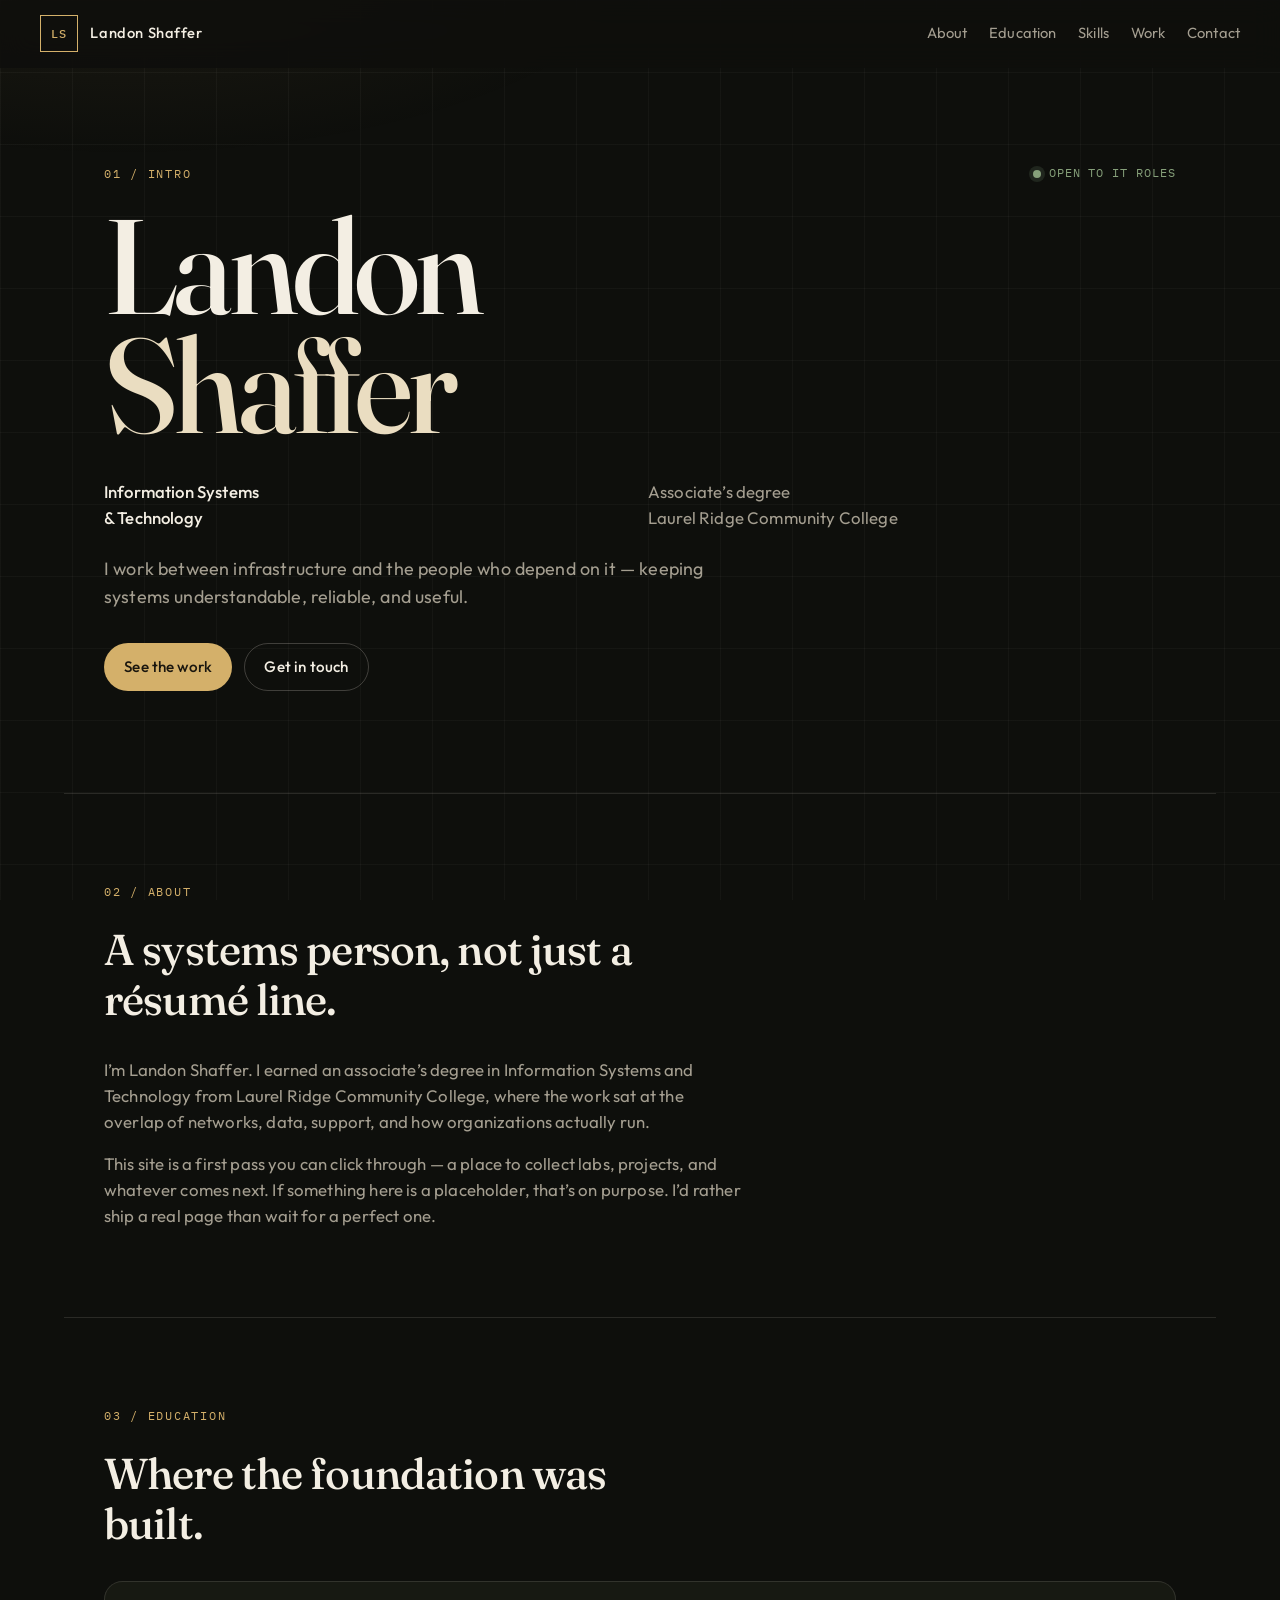
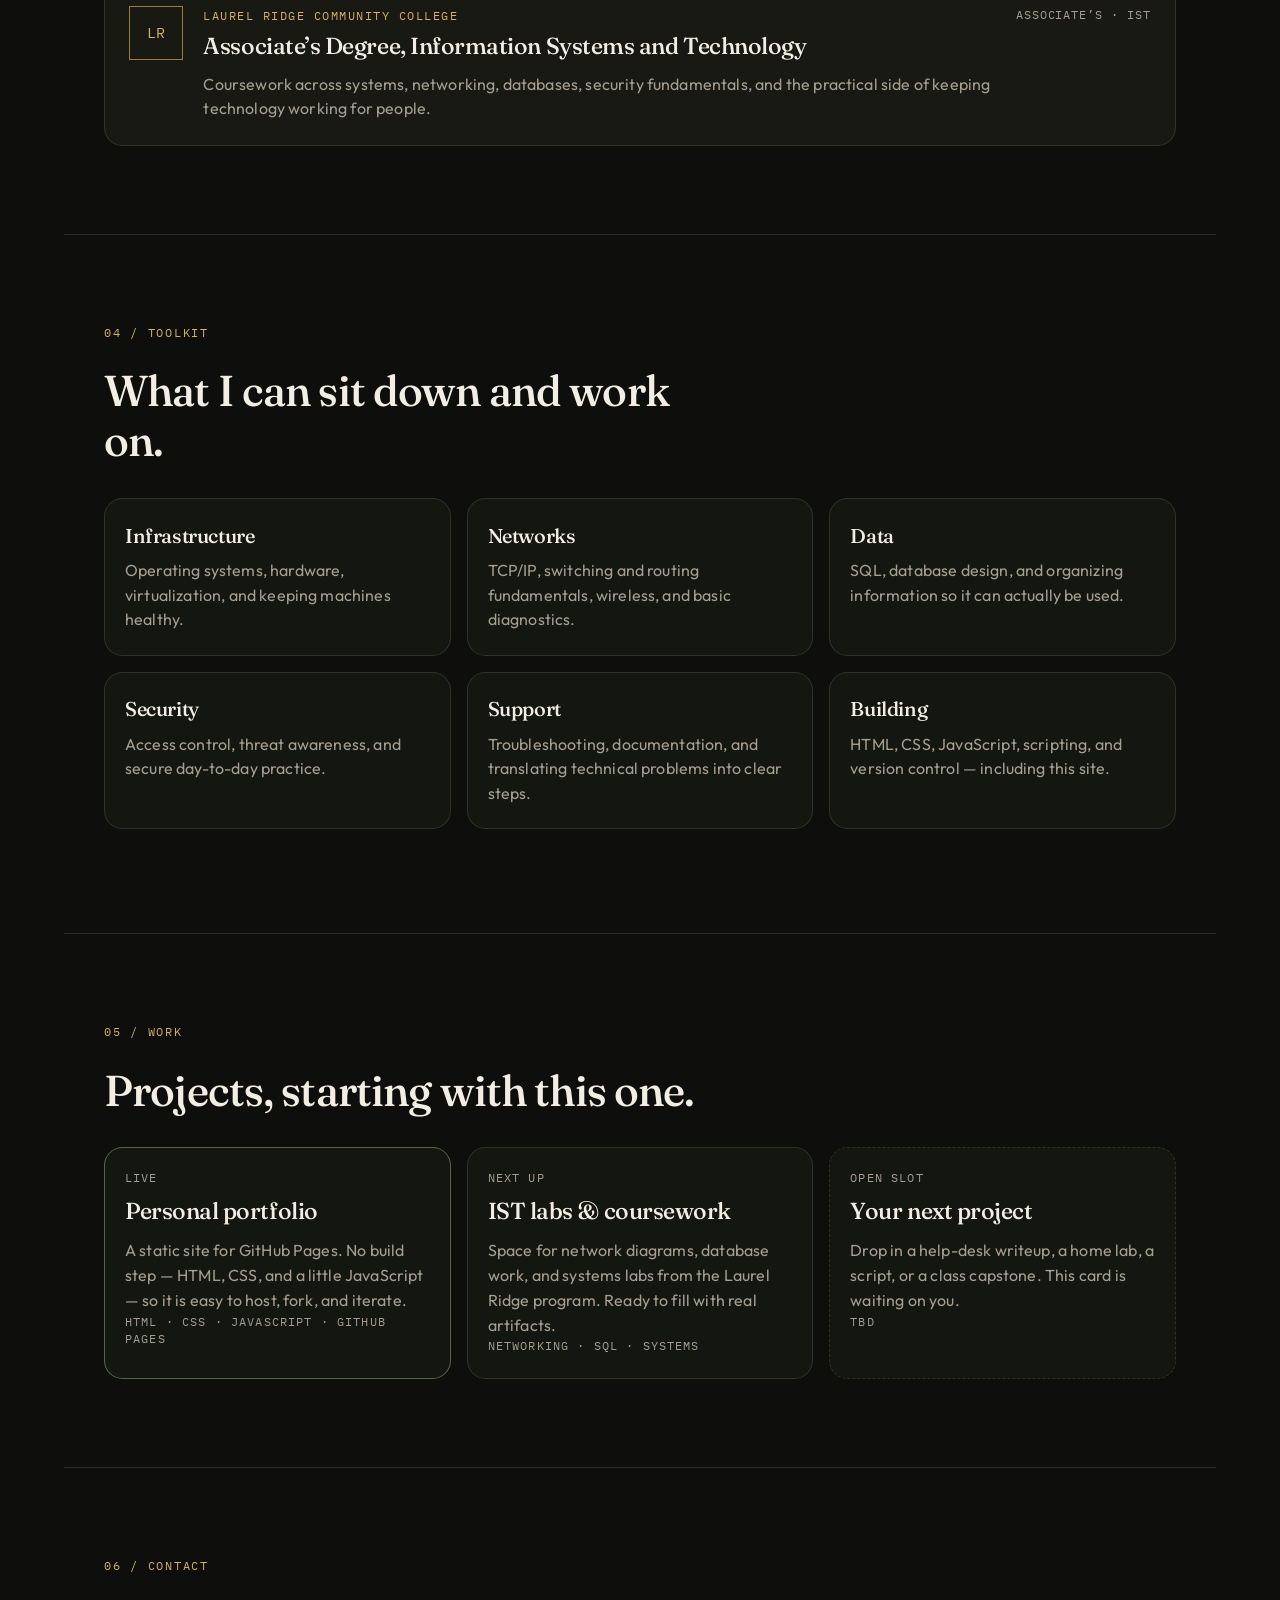
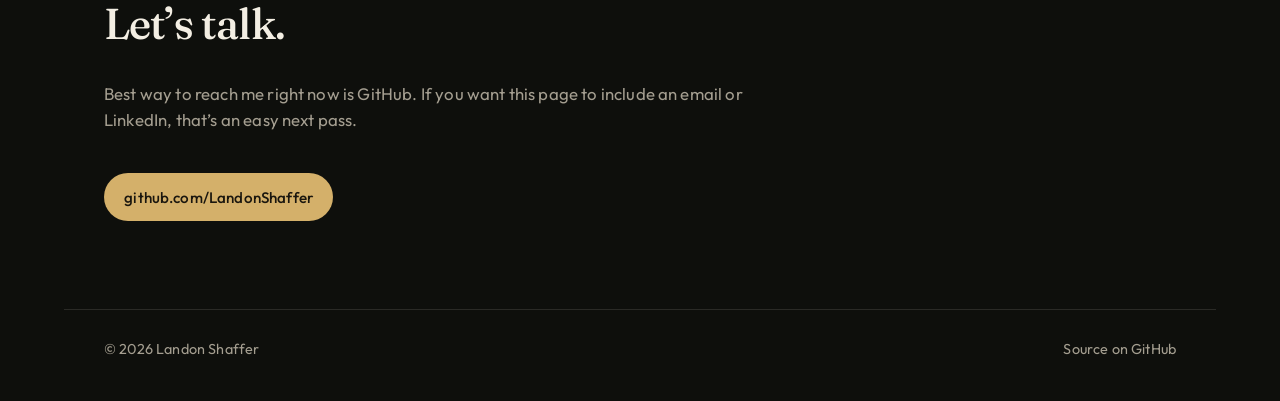
==== index.html @ 8ec48fcc "Add a static GitHub Pages portfolio for Landon Shaffer. Co-authored-by: Cursor <cursoragent@cursor.c" ====
<!DOCTYPE html>
<html lang="en">
  <head>
    <meta charset="UTF-8" />
    <meta name="viewport" content="width=device-width, initial-scale=1" />
    <title>Landon Shaffer — Information Systems &amp; Technology</title>
    <meta
      name="description"
      content="Portfolio of Landon Shaffer, Information Systems and Technology graduate from Laurel Ridge Community College."
    />
    <meta name="theme-color" content="#0e0f0c" />
    <meta property="og:title" content="Landon Shaffer — Portfolio" />
    <meta
      property="og:description"
      content="Information Systems and Technology. Associate's degree, Laurel Ridge Community College."
    />
    <meta property="og:type" content="website" />
    <link rel="icon" href="favicon.svg" type="image/svg+xml" />
    <link rel="preconnect" href="https://fonts.googleapis.com" />
    <link rel="preconnect" href="https://fonts.gstatic.com" crossorigin />
    <link
      href="https://fonts.googleapis.com/css2?family=Fraunces:opsz,wght@9..144,500;9..144,600&family=IBM+Plex+Mono:wght@400;500&family=Outfit:wght@300;400;500;600&display=swap"
      rel="stylesheet"
    />
    <link rel="stylesheet" href="css/styles.css" />
  </head>
  <body>
    <a class="skip-link" href="#main">Skip to content</a>

    <header class="site-header" id="top">
      <a class="mark" href="#top" aria-label="Landon Shaffer, home">
        <span class="mark__box">LS</span>
        <span class="mark__name">Landon Shaffer</span>
      </a>

      <button
        class="nav-toggle"
        type="button"
        aria-expanded="false"
        aria-controls="site-nav"
        aria-label="Open menu"
      >
        <span class="nav-toggle__bars" aria-hidden="true"></span>
      </button>

      <nav class="site-nav" id="site-nav" aria-label="Primary">
        <a href="#about">About</a>
        <a href="#education">Education</a>
        <a href="#skills">Skills</a>
        <a href="#work">Work</a>
        <a href="#contact">Contact</a>
      </nav>
    </header>

    <main id="main">
      <section class="hero" aria-labelledby="hero-title">
        <p class="kicker">
          <span class="kicker__index">01 / Intro</span>
          <span class="status">
            <span class="status__dot" aria-hidden="true"></span>
            Open to IT roles
          </span>
        </p>

        <h1 id="hero-title" class="hero__title">
          <span>Landon</span>
          <span>Shaffer</span>
        </h1>

        <div class="hero__meta">
          <p class="hero__role">
            Information Systems<br />
            &amp; Technology
          </p>
          <p class="hero__school">
            Associate’s degree<br />
            Laurel Ridge Community College
          </p>
        </div>

        <p class="hero__lede">
          I work between infrastructure and the people who depend on it —
          keeping systems understandable, reliable, and useful.
        </p>

        <div class="hero__actions">
          <a class="btn btn--primary" href="#work">See the work</a>
          <a class="btn btn--ghost" href="#contact">Get in touch</a>
        </div>
      </section>

      <section class="section" id="about" aria-labelledby="about-title">
        <header class="section__head">
          <p class="kicker"><span class="kicker__index">02 / About</span></p>
          <h2 id="about-title">A systems person, not just a résumé line.</h2>
        </header>

        <div class="prose">
          <p>
            I’m Landon Shaffer. I earned an associate’s degree in Information
            Systems and Technology from Laurel Ridge Community College, where
            the work sat at the overlap of networks, data, support, and how
            organizations actually run.
          </p>
          <p>
            This site is a first pass you can click through — a place to collect
            labs, projects, and whatever comes next. If something here is a
            placeholder, that’s on purpose. I’d rather ship a real page than
            wait for a perfect one.
          </p>
        </div>
      </section>

      <section class="section" id="education" aria-labelledby="education-title">
        <header class="section__head">
          <p class="kicker"><span class="kicker__index">03 / Education</span></p>
          <h2 id="education-title">Where the foundation was built.</h2>
        </header>

        <article class="credential">
          <div class="credential__mark" aria-hidden="true">
            <span>LR</span>
          </div>
          <div class="credential__body">
            <p class="credential__school">Laurel Ridge Community College</p>
            <h3 class="credential__degree">
              Associate’s Degree, Information Systems and Technology
            </h3>
            <p class="credential__note">
              Coursework across systems, networking, databases, security
              fundamentals, and the practical side of keeping technology
              working for people.
            </p>
          </div>
          <p class="credential__tag">Associate’s · IST</p>
        </article>
      </section>

      <section class="section" id="skills" aria-labelledby="skills-title">
        <header class="section__head">
          <p class="kicker"><span class="kicker__index">04 / Toolkit</span></p>
          <h2 id="skills-title">What I can sit down and work on.</h2>
        </header>

        <ul class="skill-grid">
          <li>
            <h3>Infrastructure</h3>
            <p>Operating systems, hardware, virtualization, and keeping machines healthy.</p>
          </li>
          <li>
            <h3>Networks</h3>
            <p>TCP/IP, switching and routing fundamentals, wireless, and basic diagnostics.</p>
          </li>
          <li>
            <h3>Data</h3>
            <p>SQL, database design, and organizing information so it can actually be used.</p>
          </li>
          <li>
            <h3>Security</h3>
            <p>Access control, threat awareness, and secure day-to-day practice.</p>
          </li>
          <li>
            <h3>Support</h3>
            <p>Troubleshooting, documentation, and translating technical problems into clear steps.</p>
          </li>
          <li>
            <h3>Building</h3>
            <p>HTML, CSS, JavaScript, scripting, and version control — including this site.</p>
          </li>
        </ul>
      </section>

      <section class="section" id="work" aria-labelledby="work-title">
        <header class="section__head">
          <p class="kicker"><span class="kicker__index">05 / Work</span></p>
          <h2 id="work-title">Projects, starting with this one.</h2>
        </header>

        <div class="work-grid">
          <article class="work-card work-card--live">
            <p class="work-card__status">Live</p>
            <h3>Personal portfolio</h3>
            <p>
              A static site for GitHub Pages. No build step — HTML, CSS, and a
              little JavaScript — so it is easy to host, fork, and iterate.
            </p>
            <p class="work-card__stack">HTML · CSS · JavaScript · GitHub Pages</p>
          </article>

          <article class="work-card">
            <p class="work-card__status">Next up</p>
            <h3>IST labs &amp; coursework</h3>
            <p>
              Space for network diagrams, database work, and systems labs from
              the Laurel Ridge program. Ready to fill with real artifacts.
            </p>
            <p class="work-card__stack">Networking · SQL · Systems</p>
          </article>

          <article class="work-card work-card--empty">
            <p class="work-card__status">Open slot</p>
            <h3>Your next project</h3>
            <p>
              Drop in a help-desk writeup, a home lab, a script, or a class
              capstone. This card is waiting on you.
            </p>
            <p class="work-card__stack">TBD</p>
          </article>
        </div>
      </section>

      <section class="section section--contact" id="contact" aria-labelledby="contact-title">
        <header class="section__head">
          <p class="kicker"><span class="kicker__index">06 / Contact</span></p>
          <h2 id="contact-title">Let’s talk.</h2>
        </header>

        <p class="prose">
          Best way to reach me right now is GitHub. If you want this page to
          include an email or LinkedIn, that’s an easy next pass.
        </p>

        <a
          class="btn btn--primary"
          href="https://github.com/LandonShaffer"
          target="_blank"
          rel="noopener noreferrer"
        >
          github.com/LandonShaffer
        </a>
      </section>
    </main>

    <footer class="site-footer">
      <p>© <span id="year"></span> Landon Shaffer</p>
      <p>
        <a href="https://github.com/LandonShaffer/Portfolio" target="_blank" rel="noopener noreferrer"
          >Source on GitHub</a
        >
      </p>
    </footer>

    <script src="js/main.js"></script>
  </body>
</html>
---- css/styles.css ----
:root {
  --bg: #0e0f0c;
  --bg-raised: #171912;
  --ink: #f3eee3;
  --ink-muted: #a49e90;
  --brass: #d4b06a;
  --brass-deep: #9a7c3f;
  --sage: #86a07a;
  --line: rgba(243, 238, 227, 0.12);
  --line-strong: rgba(243, 238, 227, 0.22);
  --display: "Fraunces", "Times New Roman", serif;
  --sans: "Outfit", system-ui, sans-serif;
  --mono: "IBM Plex Mono", ui-monospace, monospace;
  --wrap: 72rem;
  --gutter: clamp(1.25rem, 4vw, 2.5rem);
  --radius: 1.15rem;
}

*,
*::before,
*::after {
  box-sizing: border-box;
}

html {
  scroll-behavior: smooth;
}

html:focus-within {
  scroll-behavior: smooth;
}

body {
  margin: 0;
  min-height: 100vh;
  color: var(--ink);
  background: var(--bg);
  font-family: var(--sans);
  font-weight: 400;
  line-height: 1.55;
  letter-spacing: 0.01em;
}

body::before {
  content: "";
  position: fixed;
  inset: 0;
  z-index: -1;
  pointer-events: none;
  background-image:
    radial-gradient(ellipse 80% 50% at 10% -10%, rgba(212, 176, 106, 0.09), transparent 55%),
    linear-gradient(rgba(243, 238, 227, 0.035) 1px, transparent 1px),
    linear-gradient(90deg, rgba(243, 238, 227, 0.035) 1px, transparent 1px);
  background-size: auto, 4.5rem 4.5rem, 4.5rem 4.5rem;
}

img,
svg {
  display: block;
  max-width: 100%;
}

a {
  color: var(--brass);
  text-decoration-thickness: 1px;
  text-underline-offset: 0.22em;
}

a:hover {
  color: var(--ink);
}

:focus-visible {
  outline: 2px solid var(--brass);
  outline-offset: 3px;
}

.skip-link {
  position: absolute;
  left: 1rem;
  top: -4rem;
  z-index: 20;
  padding: 0.6rem 0.9rem;
  background: var(--brass);
  color: var(--bg);
  font-weight: 600;
}

.skip-link:focus {
  top: 1rem;
}

.site-header {
  position: sticky;
  top: 0;
  z-index: 10;
  display: flex;
  align-items: center;
  justify-content: space-between;
  gap: 1rem;
  min-height: 4.25rem;
  padding: 0.75rem var(--gutter);
  border-bottom: 1px solid transparent;
  background: color-mix(in srgb, var(--bg) 86%, transparent);
  backdrop-filter: blur(14px);
}

.site-header.is-scrolled {
  border-bottom-color: var(--line);
}

.mark {
  display: flex;
  align-items: center;
  gap: 0.8rem;
  color: var(--ink);
  text-decoration: none;
}

.mark:hover {
  color: var(--ink);
}

.mark__box {
  display: grid;
  place-items: center;
  width: 2.35rem;
  height: 2.35rem;
  border: 1px solid var(--brass);
  color: var(--brass);
  font-family: var(--mono);
  font-size: 0.78rem;
  font-weight: 500;
  letter-spacing: 0.08em;
}

.mark__name {
  font-size: 0.92rem;
  font-weight: 500;
  letter-spacing: 0.04em;
}

.nav-toggle {
  display: none;
  width: 2.6rem;
  height: 2.6rem;
  padding: 0;
  border: 1px solid var(--line-strong);
  background: transparent;
  cursor: pointer;
}

.nav-toggle__bars,
.nav-toggle__bars::before,
.nav-toggle__bars::after {
  display: block;
  width: 1.1rem;
  height: 1.5px;
  margin: 0 auto;
  background: var(--ink);
}

.nav-toggle__bars {
  position: relative;
}

.nav-toggle__bars::before,
.nav-toggle__bars::after {
  content: "";
  position: absolute;
  left: 0;
}

.nav-toggle__bars::before {
  top: -6px;
}

.nav-toggle__bars::after {
  top: 6px;
}

.site-nav {
  display: flex;
  flex-wrap: wrap;
  gap: 0.35rem 1.35rem;
}

.site-nav a {
  color: var(--ink-muted);
  text-decoration: none;
  font-size: 0.92rem;
}

.site-nav a:hover,
.site-nav a.is-active {
  color: var(--ink);
}

.hero,
.section,
.site-footer {
  width: min(100%, var(--wrap));
  margin-inline: auto;
  padding-inline: var(--gutter);
}

.hero {
  padding-top: clamp(3rem, 8vw, 6rem);
  padding-bottom: clamp(3.5rem, 8vw, 6.5rem);
  border-bottom: 1px solid var(--line);
}

.kicker {
  display: flex;
  flex-wrap: wrap;
  align-items: center;
  justify-content: space-between;
  gap: 0.75rem 1.5rem;
  margin: 0 0 1.5rem;
}

.kicker__index {
  color: var(--brass);
  font-family: var(--mono);
  font-size: 0.78rem;
  letter-spacing: 0.14em;
  text-transform: uppercase;
}

.status {
  display: inline-flex;
  align-items: center;
  gap: 0.5rem;
  color: var(--sage);
  font-family: var(--mono);
  font-size: 0.75rem;
  letter-spacing: 0.08em;
  text-transform: uppercase;
}

.status__dot {
  width: 0.5rem;
  height: 0.5rem;
  border-radius: 50%;
  background: var(--sage);
  box-shadow: 0 0 0 4px rgba(134, 160, 122, 0.16);
}

.hero__title {
  display: grid;
  margin: 0;
  font-family: var(--display);
  font-size: clamp(3.4rem, 12vw, 8.4rem);
  font-weight: 500;
  font-optical-sizing: auto;
  line-height: 0.88;
  letter-spacing: -0.035em;
}

.hero__title span:last-child {
  color: color-mix(in srgb, var(--ink) 72%, var(--brass));
}

.hero__meta {
  display: grid;
  gap: 1rem;
  margin: 2.2rem 0 1.5rem;
  max-width: 40rem;
  color: var(--ink-muted);
  font-size: 1.05rem;
}

.hero__role {
  margin: 0;
  color: var(--ink);
  font-weight: 500;
}

.hero__school,
.hero__lede {
  margin: 0;
}

.hero__lede {
  max-width: 38rem;
  color: var(--ink-muted);
  font-size: 1.12rem;
}

.hero__actions {
  display: flex;
  flex-wrap: wrap;
  gap: 0.75rem;
  margin-top: 2rem;
}

.btn {
  display: inline-flex;
  align-items: center;
  justify-content: center;
  min-height: 3rem;
  padding: 0.7rem 1.2rem;
  border: 1px solid transparent;
  border-radius: 999px;
  font-family: var(--sans);
  font-size: 0.95rem;
  font-weight: 500;
  text-decoration: none;
  transition: background 0.15s ease, color 0.15s ease, border-color 0.15s ease;
}

.btn--primary {
  background: var(--brass);
  color: #1a160e;
}

.btn--primary:hover {
  background: var(--ink);
  color: #1a160e;
}

.btn--ghost {
  border-color: var(--line-strong);
  color: var(--ink);
}

.btn--ghost:hover {
  border-color: var(--brass);
  color: var(--brass);
}

.section {
  padding-block: clamp(3.5rem, 8vw, 5.5rem);
  border-bottom: 1px solid var(--line);
}

.section__head {
  max-width: 38rem;
  margin-bottom: 2rem;
}

.section__head h2,
.credential__degree,
.skill-grid h3,
.work-card h3 {
  margin: 0;
  font-family: var(--display);
  font-weight: 500;
  letter-spacing: -0.02em;
}

.section__head h2 {
  font-size: clamp(1.8rem, 4vw, 2.7rem);
  line-height: 1.15;
}

.prose {
  max-width: 40rem;
  color: var(--ink-muted);
  font-size: 1.05rem;
}

.prose p {
  margin: 0 0 1rem;
}

.prose p:last-child {
  margin-bottom: 0;
}

.credential {
  display: grid;
  gap: 1.25rem;
  padding: 1.5rem;
  border: 1px solid var(--line);
  border-radius: var(--radius);
  background: var(--bg-raised);
}

.credential__mark {
  display: grid;
  place-items: center;
  width: 3.4rem;
  height: 3.4rem;
  border: 1px solid var(--brass-deep);
  color: var(--brass);
  font-family: var(--mono);
  font-size: 0.95rem;
}

.credential__school {
  margin: 0 0 0.35rem;
  color: var(--brass);
  font-family: var(--mono);
  font-size: 0.78rem;
  letter-spacing: 0.12em;
  text-transform: uppercase;
}

.credential__degree {
  font-size: 1.45rem;
  line-height: 1.25;
}

.credential__note {
  margin: 0.75rem 0 0;
  color: var(--ink-muted);
}

.credential__tag {
  margin: 0;
  color: var(--ink-muted);
  font-family: var(--mono);
  font-size: 0.75rem;
  letter-spacing: 0.08em;
  text-transform: uppercase;
}

.skill-grid,
.work-grid {
  display: grid;
  gap: 1rem;
}

.skill-grid {
  padding: 0;
  list-style: none;
}

.skill-grid li,
.work-card {
  padding: 1.3rem 1.25rem 1.4rem;
  border: 1px solid var(--line);
  border-radius: var(--radius);
  background: color-mix(in srgb, var(--bg-raised) 80%, transparent);
}

.skill-grid h3 {
  margin-bottom: 0.45rem;
  font-size: 1.25rem;
}

.skill-grid p,
.work-card p {
  margin: 0;
  color: var(--ink-muted);
}

.work-card h3 {
  margin: 0.4rem 0 0.55rem;
  font-size: 1.45rem;
}

.work-card__status,
.work-card__stack {
  font-family: var(--mono);
  font-size: 0.72rem;
  letter-spacing: 0.1em;
  text-transform: uppercase;
}

.work-card__status {
  margin: 0;
  color: var(--brass);
}

.work-card__stack {
  margin-top: 1.1rem;
  color: var(--ink-muted);
}

.work-card--live {
  border-color: color-mix(in srgb, var(--sage) 45%, var(--line));
}

.work-card--empty {
  border-style: dashed;
}

.section--contact .btn {
  margin-top: 1.5rem;
}

.site-footer {
  display: flex;
  flex-wrap: wrap;
  justify-content: space-between;
  gap: 0.75rem 1.5rem;
  padding-block: 1.75rem 2.5rem;
  color: var(--ink-muted);
  font-size: 0.9rem;
}

.site-footer p {
  margin: 0;
}

.site-footer a {
  color: var(--ink-muted);
  text-decoration: none;
}

.site-footer a:hover {
  color: var(--brass);
}

@media (min-width: 720px) {
  .hero__meta {
    grid-template-columns: 1fr 1fr;
    max-width: none;
  }

  .credential {
    grid-template-columns: auto 1fr auto;
    align-items: start;
  }

  .skill-grid,
  .work-grid {
    grid-template-columns: repeat(2, 1fr);
  }

  .work-grid {
    grid-template-columns: repeat(3, 1fr);
  }
}

@media (min-width: 960px) {
  .skill-grid {
    grid-template-columns: repeat(3, 1fr);
  }
}

@media (max-width: 719px) {
  .nav-toggle {
    display: grid;
    place-items: center;
  }

  .site-nav {
    display: none;
    position: absolute;
    top: 100%;
    right: var(--gutter);
    left: var(--gutter);
    padding: 0.75rem;
    border: 1px solid var(--line);
    border-radius: 0.9rem;
    background: var(--bg-raised);
    flex-direction: column;
  }

  .site-header.is-open .site-nav {
    display: flex;
  }

  .mark__name {
    display: none;
  }
}

@media (prefers-reduced-motion: reduce) {
  html {
    scroll-behavior: auto;
  }

  .btn,
  a {
    transition: none;
  }
}
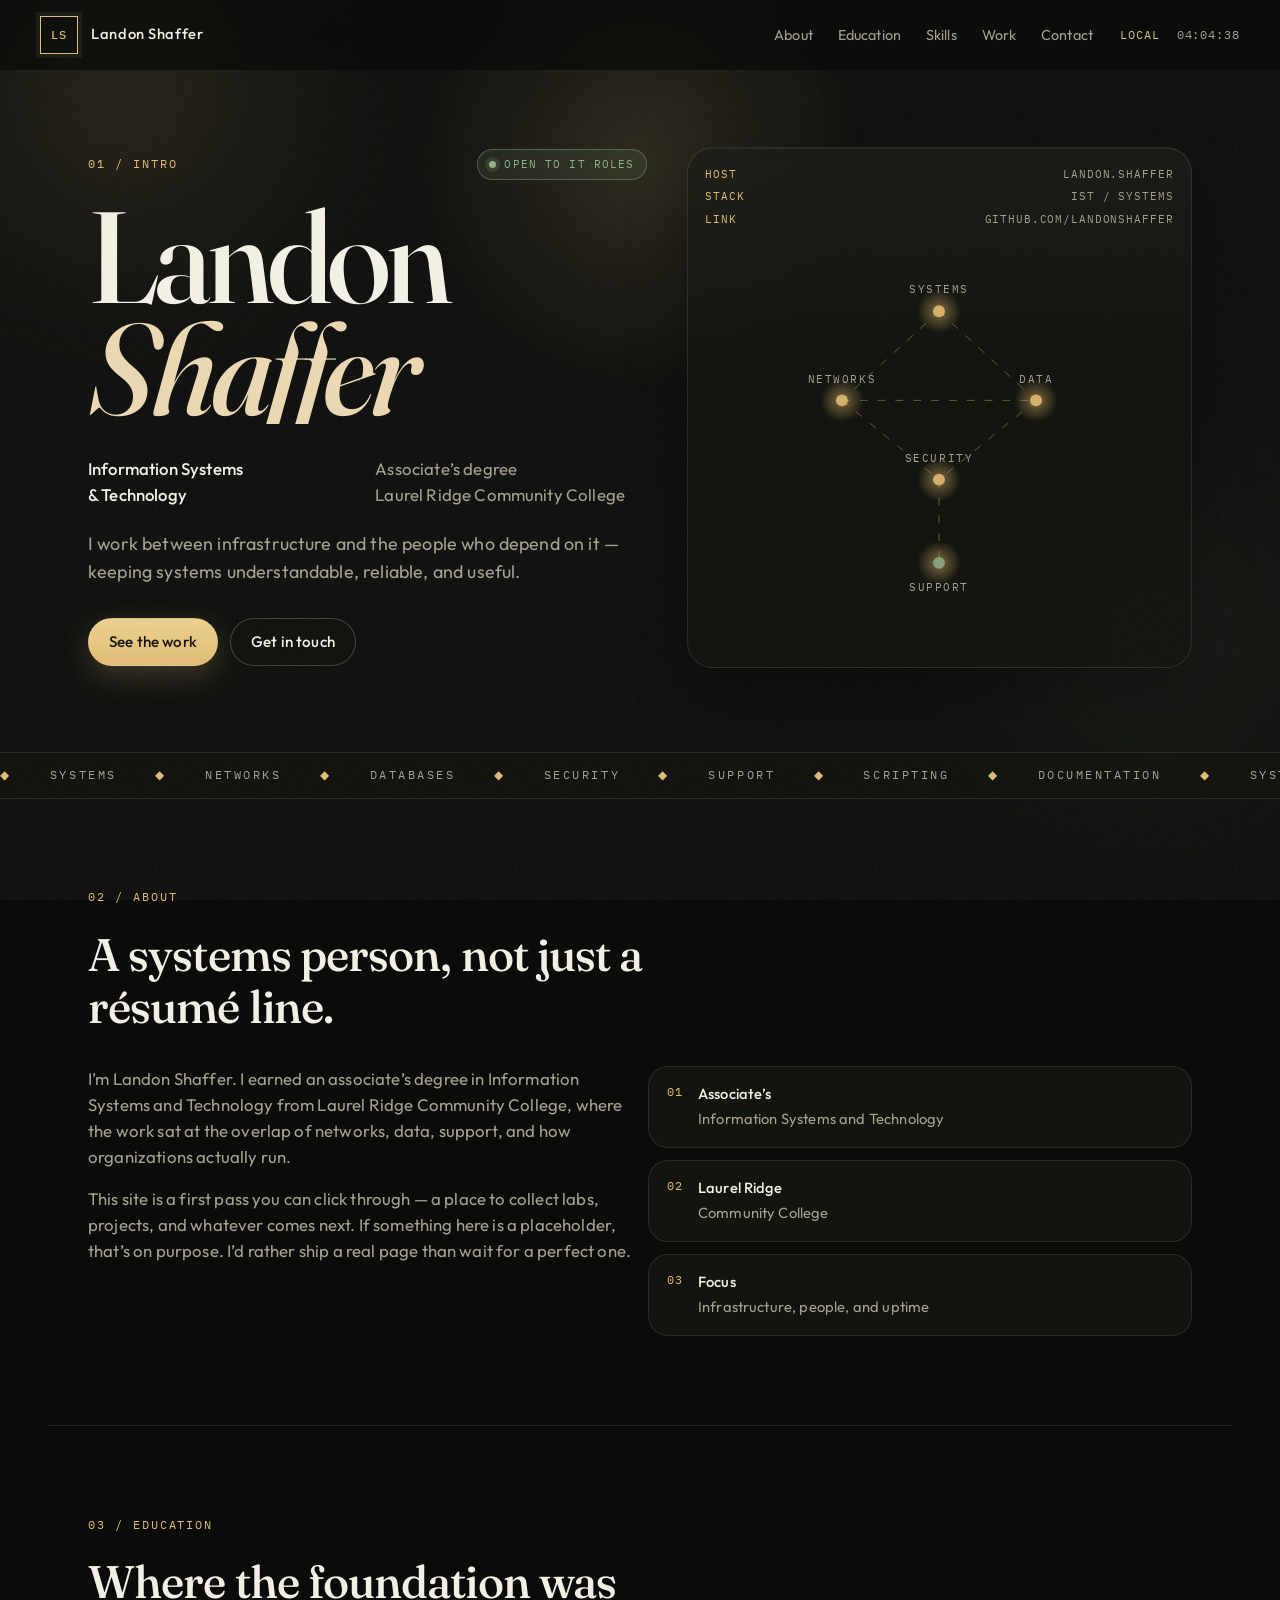
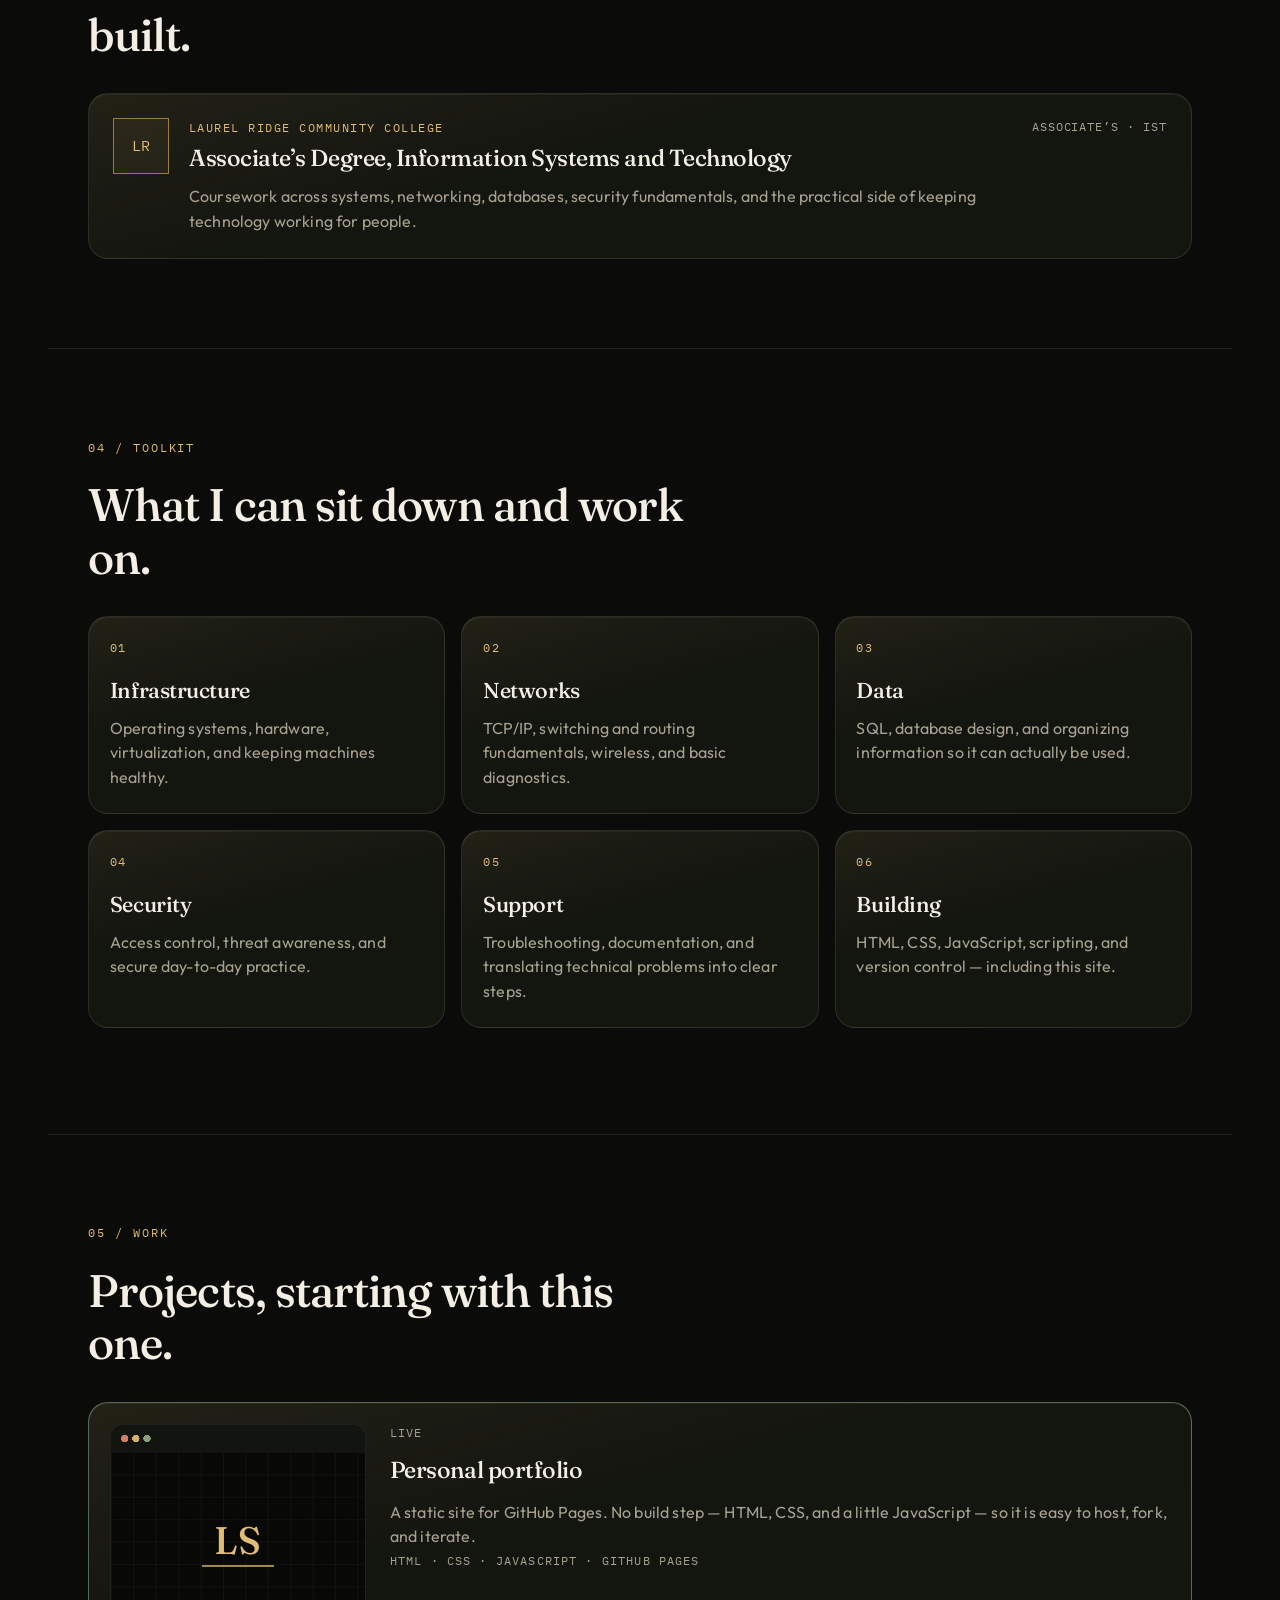
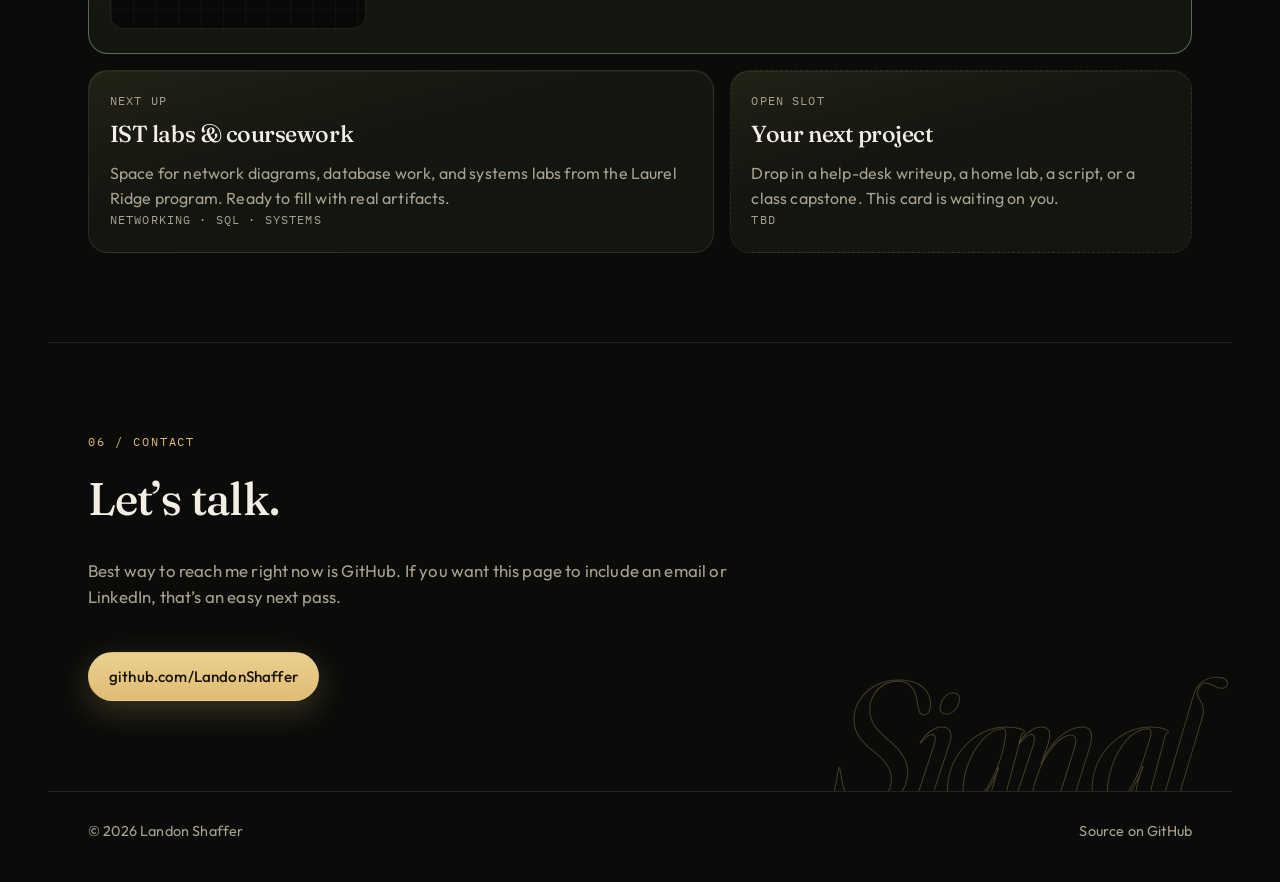
==== commit af3d9f7a: "Polish the portfolio with motion, atmosphere, and a systems-map hero. Co-authored-by: Cursor <cursor" ====
--- a/index.html
+++ b/index.html
@@ -19,12 +19,25 @@
     <link rel="preconnect" href="https://fonts.googleapis.com" />
     <link rel="preconnect" href="https://fonts.gstatic.com" crossorigin />
     <link
-      href="https://fonts.googleapis.com/css2?family=Fraunces:opsz,wght@9..144,500;9..144,600&family=IBM+Plex+Mono:wght@400;500&family=Outfit:wght@300;400;500;600&display=swap"
+      href="https://fonts.googleapis.com/css2?family=Fraunces:ital,opsz,wght@0,9..144,500;0,9..144,600;1,9..144,400&family=IBM+Plex+Mono:wght@400;500&family=Outfit:wght@300;400;500;600&display=swap"
       rel="stylesheet"
     />
     <link rel="stylesheet" href="css/styles.css" />
+    <noscript>
+      <style>
+        .reveal { opacity: 1; transform: none; }
+      </style>
+    </noscript>
   </head>
   <body>
+    <div class="atmosphere" aria-hidden="true">
+      <span class="orb orb--a"></span>
+      <span class="orb orb--b"></span>
+      <span class="grain"></span>
+    </div>
+    <div class="spotlight" aria-hidden="true"></div>
+    <div class="progress" aria-hidden="true"><span class="progress__bar"></span></div>
+
     <a class="skip-link" href="#main">Skip to content</a>
 
     <header class="site-header" id="top">
@@ -50,74 +63,161 @@
         <a href="#work">Work</a>
         <a href="#contact">Contact</a>
       </nav>
+
+      <p class="clock" aria-live="off">
+        <span class="clock__label">Local</span>
+        <time id="clock" datetime="">--:--:--</time>
+      </p>
     </header>
 
     <main id="main">
       <section class="hero" aria-labelledby="hero-title">
-        <p class="kicker">
-          <span class="kicker__index">01 / Intro</span>
-          <span class="status">
-            <span class="status__dot" aria-hidden="true"></span>
-            Open to IT roles
-          </span>
-        </p>
-
-        <h1 id="hero-title" class="hero__title">
-          <span>Landon</span>
-          <span>Shaffer</span>
-        </h1>
-
-        <div class="hero__meta">
-          <p class="hero__role">
-            Information Systems<br />
-            &amp; Technology
+        <div class="hero__copy">
+          <p class="kicker">
+            <span class="kicker__index">01 / Intro</span>
+            <span class="status">
+              <span class="status__dot" aria-hidden="true"></span>
+              Open to IT roles
+            </span>
           </p>
-          <p class="hero__school">
-            Associate’s degree<br />
-            Laurel Ridge Community College
+
+          <h1 id="hero-title" class="hero__title">
+            <span class="hero__line"><span>Landon</span></span>
+            <span class="hero__line"><span>Shaffer</span></span>
+          </h1>
+
+          <div class="hero__meta">
+            <p class="hero__role">
+              Information Systems<br />
+              &amp; Technology
+            </p>
+            <p class="hero__school">
+              Associate’s degree<br />
+              Laurel Ridge Community College
+            </p>
+          </div>
+
+          <p class="hero__lede">
+            I work between infrastructure and the people who depend on it —
+            keeping systems understandable, reliable, and useful.
           </p>
+
+          <div class="hero__actions">
+            <a class="btn btn--primary" href="#work">See the work</a>
+            <a class="btn btn--ghost" href="#contact">Get in touch</a>
+          </div>
         </div>
 
-        <p class="hero__lede">
-          I work between infrastructure and the people who depend on it —
-          keeping systems understandable, reliable, and useful.
-        </p>
-
-        <div class="hero__actions">
-          <a class="btn btn--primary" href="#work">See the work</a>
-          <a class="btn btn--ghost" href="#contact">Get in touch</a>
+        <aside class="hero__stage" aria-hidden="true">
+          <div class="hud">
+            <p><span>Host</span> landon.shaffer</p>
+            <p><span>Stack</span> IST / systems</p>
+            <p><span>Link</span> github.com/LandonShaffer</p>
+          </div>
+
+          <svg class="constellation" viewBox="0 0 420 420" fill="none">
+            <defs>
+              <radialGradient id="nodeGlow" cx="50%" cy="50%" r="50%">
+                <stop offset="0%" stop-color="#d4b06a" stop-opacity="0.55" />
+                <stop offset="100%" stop-color="#d4b06a" stop-opacity="0" />
+              </radialGradient>
+            </defs>
+            <g class="constellation__links" stroke="#d4b06a" stroke-opacity="0.45">
+              <path d="M210 78 L112 168" />
+              <path d="M210 78 L308 168" />
+              <path d="M112 168 L210 248" />
+              <path d="M308 168 L210 248" />
+              <path d="M112 168 L308 168" />
+              <path d="M210 248 L210 332" />
+            </g>
+            <g class="constellation__nodes">
+              <g transform="translate(210 78)">
+                <circle class="glow" r="22" fill="url(#nodeGlow)" />
+                <circle r="6" fill="#d4b06a" />
+                <text y="-18">Systems</text>
+              </g>
+              <g transform="translate(112 168)">
+                <circle class="glow" r="22" fill="url(#nodeGlow)" />
+                <circle r="6" fill="#d4b06a" />
+                <text y="-18">Networks</text>
+              </g>
+              <g transform="translate(308 168)">
+                <circle class="glow" r="22" fill="url(#nodeGlow)" />
+                <circle r="6" fill="#d4b06a" />
+                <text y="-18">Data</text>
+              </g>
+              <g transform="translate(210 248)">
+                <circle class="glow" r="22" fill="url(#nodeGlow)" />
+                <circle r="6" fill="#d4b06a" />
+                <text y="-18">Security</text>
+              </g>
+              <g transform="translate(210 332)">
+                <circle class="glow" r="22" fill="url(#nodeGlow)" />
+                <circle r="6" fill="#86a07a" />
+                <text y="28">Support</text>
+              </g>
+            </g>
+          </svg>
+        </aside>
+      </section>
+
+      <div class="ticker" aria-hidden="true">
+        <div class="ticker__track">
+          <span>Systems</span><span>Networks</span><span>Databases</span><span>Security</span
+          ><span>Support</span><span>Scripting</span><span>Documentation</span>
+          <span>Systems</span><span>Networks</span><span>Databases</span><span>Security</span
+          ><span>Support</span><span>Scripting</span><span>Documentation</span>
         </div>
-      </section>
-
-      <section class="section" id="about" aria-labelledby="about-title">
+      </div>
+
+      <section class="section reveal" id="about" aria-labelledby="about-title">
         <header class="section__head">
           <p class="kicker"><span class="kicker__index">02 / About</span></p>
           <h2 id="about-title">A systems person, not just a résumé line.</h2>
         </header>
 
-        <div class="prose">
-          <p>
-            I’m Landon Shaffer. I earned an associate’s degree in Information
-            Systems and Technology from Laurel Ridge Community College, where
-            the work sat at the overlap of networks, data, support, and how
-            organizations actually run.
-          </p>
-          <p>
-            This site is a first pass you can click through — a place to collect
-            labs, projects, and whatever comes next. If something here is a
-            placeholder, that’s on purpose. I’d rather ship a real page than
-            wait for a perfect one.
-          </p>
+        <div class="about-grid">
+          <div class="prose">
+            <p>
+              I’m Landon Shaffer. I earned an associate’s degree in Information
+              Systems and Technology from Laurel Ridge Community College, where
+              the work sat at the overlap of networks, data, support, and how
+              organizations actually run.
+            </p>
+            <p>
+              This site is a first pass you can click through — a place to collect
+              labs, projects, and whatever comes next. If something here is a
+              placeholder, that’s on purpose. I’d rather ship a real page than
+              wait for a perfect one.
+            </p>
+          </div>
+          <ul class="stat-list">
+            <li>
+              <span>01</span>
+              <strong>Associate’s</strong>
+              Information Systems and Technology
+            </li>
+            <li>
+              <span>02</span>
+              <strong>Laurel Ridge</strong>
+              Community College
+            </li>
+            <li>
+              <span>03</span>
+              <strong>Focus</strong>
+              Infrastructure, people, and uptime
+            </li>
+          </ul>
         </div>
       </section>
 
-      <section class="section" id="education" aria-labelledby="education-title">
+      <section class="section reveal" id="education" aria-labelledby="education-title">
         <header class="section__head">
           <p class="kicker"><span class="kicker__index">03 / Education</span></p>
           <h2 id="education-title">Where the foundation was built.</h2>
         </header>
 
-        <article class="credential">
+        <article class="credential tilt">
           <div class="credential__mark" aria-hidden="true">
             <span>LR</span>
           </div>
@@ -136,48 +236,61 @@
         </article>
       </section>
 
-      <section class="section" id="skills" aria-labelledby="skills-title">
+      <section class="section reveal" id="skills" aria-labelledby="skills-title">
         <header class="section__head">
           <p class="kicker"><span class="kicker__index">04 / Toolkit</span></p>
           <h2 id="skills-title">What I can sit down and work on.</h2>
         </header>
 
         <ul class="skill-grid">
-          <li>
+          <li class="tilt">
+            <span>01</span>
             <h3>Infrastructure</h3>
             <p>Operating systems, hardware, virtualization, and keeping machines healthy.</p>
           </li>
-          <li>
+          <li class="tilt">
+            <span>02</span>
             <h3>Networks</h3>
             <p>TCP/IP, switching and routing fundamentals, wireless, and basic diagnostics.</p>
           </li>
-          <li>
+          <li class="tilt">
+            <span>03</span>
             <h3>Data</h3>
             <p>SQL, database design, and organizing information so it can actually be used.</p>
           </li>
-          <li>
+          <li class="tilt">
+            <span>04</span>
             <h3>Security</h3>
             <p>Access control, threat awareness, and secure day-to-day practice.</p>
           </li>
-          <li>
+          <li class="tilt">
+            <span>05</span>
             <h3>Support</h3>
             <p>Troubleshooting, documentation, and translating technical problems into clear steps.</p>
           </li>
-          <li>
+          <li class="tilt">
+            <span>06</span>
             <h3>Building</h3>
             <p>HTML, CSS, JavaScript, scripting, and version control — including this site.</p>
           </li>
         </ul>
       </section>
 
-      <section class="section" id="work" aria-labelledby="work-title">
+      <section class="section reveal" id="work" aria-labelledby="work-title">
         <header class="section__head">
           <p class="kicker"><span class="kicker__index">05 / Work</span></p>
           <h2 id="work-title">Projects, starting with this one.</h2>
         </header>
 
         <div class="work-grid">
-          <article class="work-card work-card--live">
+          <article class="work-card work-card--live tilt">
+            <div class="work-card__preview" aria-hidden="true">
+              <span class="work-card__dots"></span>
+              <span class="work-card__screen">
+                <b>LS</b>
+                <i></i>
+              </span>
+            </div>
             <p class="work-card__status">Live</p>
             <h3>Personal portfolio</h3>
             <p>
@@ -187,7 +300,7 @@
             <p class="work-card__stack">HTML · CSS · JavaScript · GitHub Pages</p>
           </article>
 
-          <article class="work-card">
+          <article class="work-card tilt">
             <p class="work-card__status">Next up</p>
             <h3>IST labs &amp; coursework</h3>
             <p>
@@ -197,7 +310,7 @@
             <p class="work-card__stack">Networking · SQL · Systems</p>
           </article>
 
-          <article class="work-card work-card--empty">
+          <article class="work-card work-card--empty tilt">
             <p class="work-card__status">Open slot</p>
             <h3>Your next project</h3>
             <p>
@@ -209,7 +322,8 @@
         </div>
       </section>
 
-      <section class="section section--contact" id="contact" aria-labelledby="contact-title">
+      <section class="section section--contact reveal" id="contact" aria-labelledby="contact-title">
+        <p class="contact-ghost" aria-hidden="true">Signal</p>
         <header class="section__head">
           <p class="kicker"><span class="kicker__index">06 / Contact</span></p>
           <h2 id="contact-title">Let’s talk.</h2>
--- a/css/styles.css
+++ b/css/styles.css
@@ -1,19 +1,21 @@
 :root {
-  --bg: #0e0f0c;
-  --bg-raised: #171912;
-  --ink: #f3eee3;
-  --ink-muted: #a49e90;
-  --brass: #d4b06a;
+  --bg: #0b0c0a;
+  --bg-raised: #151710;
+  --ink: #f4efe4;
+  --ink-muted: #a8a190;
+  --brass: #e0bc74;
   --brass-deep: #9a7c3f;
-  --sage: #86a07a;
-  --line: rgba(243, 238, 227, 0.12);
-  --line-strong: rgba(243, 238, 227, 0.22);
+  --sage: #8db387;
+  --line: rgba(244, 239, 228, 0.1);
+  --line-strong: rgba(244, 239, 228, 0.22);
   --display: "Fraunces", "Times New Roman", serif;
   --sans: "Outfit", system-ui, sans-serif;
   --mono: "IBM Plex Mono", ui-monospace, monospace;
-  --wrap: 72rem;
-  --gutter: clamp(1.25rem, 4vw, 2.5rem);
-  --radius: 1.15rem;
+  --wrap: 74rem;
+  --gutter: clamp(1.15rem, 4vw, 2.5rem);
+  --radius: 1.25rem;
+  --mx: 50%;
+  --my: 18%;
 }
 
 *,
@@ -26,13 +28,10 @@
   scroll-behavior: smooth;
 }
 
-html:focus-within {
-  scroll-behavior: smooth;
-}
-
 body {
   margin: 0;
   min-height: 100vh;
+  overflow-x: hidden;
   color: var(--ink);
   background: var(--bg);
   font-family: var(--sans);
@@ -41,17 +40,9 @@
   letter-spacing: 0.01em;
 }
 
-body::before {
-  content: "";
-  position: fixed;
-  inset: 0;
-  z-index: -1;
-  pointer-events: none;
-  background-image:
-    radial-gradient(ellipse 80% 50% at 10% -10%, rgba(212, 176, 106, 0.09), transparent 55%),
-    linear-gradient(rgba(243, 238, 227, 0.035) 1px, transparent 1px),
-    linear-gradient(90deg, rgba(243, 238, 227, 0.035) 1px, transparent 1px);
-  background-size: auto, 4.5rem 4.5rem, 4.5rem 4.5rem;
+::selection {
+  background: color-mix(in srgb, var(--brass) 70%, #1a160e);
+  color: #1a160e;
 }
 
 img,
@@ -75,11 +66,85 @@
   outline-offset: 3px;
 }
 
+.atmosphere,
+.spotlight,
+.grain,
+.progress {
+  pointer-events: none;
+}
+
+.atmosphere {
+  position: fixed;
+  inset: 0;
+  z-index: -2;
+  overflow: hidden;
+}
+
+.orb {
+  position: absolute;
+  border-radius: 50%;
+  filter: blur(70px);
+  opacity: 0.55;
+  animation: drift 22s ease-in-out infinite;
+}
+
+.orb--a {
+  width: 28rem;
+  height: 28rem;
+  top: -8rem;
+  left: -6rem;
+  background: radial-gradient(circle, rgba(224, 188, 116, 0.28), transparent 68%);
+}
+
+.orb--b {
+  width: 24rem;
+  height: 24rem;
+  right: -4rem;
+  bottom: 8%;
+  background: radial-gradient(circle, rgba(141, 179, 135, 0.18), transparent 70%);
+  animation-delay: -8s;
+}
+
+.grain {
+  position: absolute;
+  inset: 0;
+  opacity: 0.14;
+  mix-blend-mode: overlay;
+  background-image: url("data:image/svg+xml,%3Csvg xmlns='http://www.w3.org/2000/svg' width='180' height='180'%3E%3Cfilter id='n'%3E%3CfeTurbulence type='fractalNoise' baseFrequency='.85' numOctaves='4' stitchTiles='stitch'/%3E%3C/filter%3E%3Crect width='180' height='180' filter='url(%23n)' opacity='.55'/%3E%3C/svg%3E");
+}
+
+.spotlight {
+  position: fixed;
+  inset: 0;
+  z-index: -1;
+  background: radial-gradient(
+    34rem circle at var(--mx) var(--my),
+    rgba(224, 188, 116, 0.14),
+    transparent 42%
+  );
+}
+
+.progress {
+  position: fixed;
+  top: 0;
+  left: 0;
+  z-index: 20;
+  width: 100%;
+  height: 2px;
+}
+
+.progress__bar {
+  display: block;
+  width: var(--scroll, 0%);
+  height: 100%;
+  background: linear-gradient(90deg, var(--brass), var(--sage));
+}
+
 .skip-link {
   position: absolute;
   left: 1rem;
   top: -4rem;
-  z-index: 20;
+  z-index: 30;
   padding: 0.6rem 0.9rem;
   background: var(--brass);
   color: var(--bg);
@@ -96,13 +161,12 @@
   z-index: 10;
   display: flex;
   align-items: center;
-  justify-content: space-between;
   gap: 1rem;
-  min-height: 4.25rem;
+  min-height: 4.4rem;
   padding: 0.75rem var(--gutter);
   border-bottom: 1px solid transparent;
-  background: color-mix(in srgb, var(--bg) 86%, transparent);
-  backdrop-filter: blur(14px);
+  background: color-mix(in srgb, var(--bg) 72%, transparent);
+  backdrop-filter: blur(18px) saturate(1.2);
 }
 
 .site-header.is-scrolled {
@@ -113,6 +177,7 @@
   display: flex;
   align-items: center;
   gap: 0.8rem;
+  margin-right: auto;
   color: var(--ink);
   text-decoration: none;
 }
@@ -124,10 +189,11 @@
 .mark__box {
   display: grid;
   place-items: center;
-  width: 2.35rem;
-  height: 2.35rem;
+  width: 2.4rem;
+  height: 2.4rem;
   border: 1px solid var(--brass);
   color: var(--brass);
+  box-shadow: 0 0 0 4px rgba(224, 188, 116, 0.08);
   font-family: var(--mono);
   font-size: 0.78rem;
   font-weight: 500;
@@ -158,6 +224,7 @@
   height: 1.5px;
   margin: 0 auto;
   background: var(--ink);
+  transition: transform 0.2s ease, opacity 0.2s ease;
 }
 
 .nav-toggle__bars {
@@ -179,21 +246,70 @@
   top: 6px;
 }
 
+.site-header.is-open .nav-toggle__bars {
+  background: transparent;
+}
+
+.site-header.is-open .nav-toggle__bars::before {
+  top: 0;
+  transform: rotate(45deg);
+}
+
+.site-header.is-open .nav-toggle__bars::after {
+  top: 0;
+  transform: rotate(-45deg);
+}
+
 .site-nav {
   display: flex;
   flex-wrap: wrap;
-  gap: 0.35rem 1.35rem;
+  gap: 0.2rem 0.15rem;
 }
 
 .site-nav a {
+  position: relative;
+  padding: 0.35rem 0.7rem;
   color: var(--ink-muted);
   text-decoration: none;
-  font-size: 0.92rem;
+  font-size: 0.9rem;
+}
+
+.site-nav a::after {
+  content: "";
+  position: absolute;
+  right: 0.7rem;
+  bottom: 0.15rem;
+  left: 0.7rem;
+  height: 1px;
+  background: var(--brass);
+  transform: scaleX(0);
+  transform-origin: left;
+  transition: transform 0.22s ease;
 }
 
 .site-nav a:hover,
 .site-nav a.is-active {
   color: var(--ink);
+}
+
+.site-nav a:hover::after,
+.site-nav a.is-active::after {
+  transform: scaleX(1);
+}
+
+.clock {
+  display: none;
+  margin: 0;
+  color: var(--ink-muted);
+  font-family: var(--mono);
+  font-size: 0.72rem;
+  letter-spacing: 0.08em;
+  text-transform: uppercase;
+}
+
+.clock__label {
+  margin-right: 0.55rem;
+  color: var(--brass);
 }
 
 .hero,
@@ -205,9 +321,14 @@
 }
 
 .hero {
-  padding-top: clamp(3rem, 8vw, 6rem);
-  padding-bottom: clamp(3.5rem, 8vw, 6.5rem);
-  border-bottom: 1px solid var(--line);
+  display: grid;
+  gap: 2.5rem;
+  padding-top: clamp(2.4rem, 6vw, 4.8rem);
+  padding-bottom: clamp(2.8rem, 7vw, 5.2rem);
+}
+
+.hero__copy {
+  min-width: 0;
 }
 
 .kicker {
@@ -216,14 +337,14 @@
   align-items: center;
   justify-content: space-between;
   gap: 0.75rem 1.5rem;
-  margin: 0 0 1.5rem;
+  margin: 0 0 1.35rem;
 }
 
 .kicker__index {
   color: var(--brass);
   font-family: var(--mono);
-  font-size: 0.78rem;
-  letter-spacing: 0.14em;
+  font-size: 0.76rem;
+  letter-spacing: 0.16em;
   text-transform: uppercase;
 }
 
@@ -231,40 +352,56 @@
   display: inline-flex;
   align-items: center;
   gap: 0.5rem;
+  padding: 0.35rem 0.7rem;
+  border: 1px solid color-mix(in srgb, var(--sage) 40%, transparent);
+  border-radius: 999px;
+  background: color-mix(in srgb, var(--sage) 10%, transparent);
   color: var(--sage);
   font-family: var(--mono);
-  font-size: 0.75rem;
-  letter-spacing: 0.08em;
+  font-size: 0.7rem;
+  letter-spacing: 0.1em;
   text-transform: uppercase;
 }
 
 .status__dot {
-  width: 0.5rem;
-  height: 0.5rem;
+  width: 0.48rem;
+  height: 0.48rem;
   border-radius: 50%;
   background: var(--sage);
-  box-shadow: 0 0 0 4px rgba(134, 160, 122, 0.16);
+  box-shadow: 0 0 0 4px rgba(141, 179, 135, 0.16);
+  animation: pulse 2.4s ease-in-out infinite;
 }
 
 .hero__title {
-  display: grid;
   margin: 0;
   font-family: var(--display);
-  font-size: clamp(3.4rem, 12vw, 8.4rem);
+  font-size: clamp(3.5rem, 12vw, 8.1rem);
   font-weight: 500;
   font-optical-sizing: auto;
-  line-height: 0.88;
-  letter-spacing: -0.035em;
-}
-
-.hero__title span:last-child {
-  color: color-mix(in srgb, var(--ink) 72%, var(--brass));
+  line-height: 0.86;
+  letter-spacing: -0.04em;
+}
+
+.hero__line {
+  display: block;
+  overflow: hidden;
+}
+
+.hero__line span {
+  display: block;
+  animation: rise 1s cubic-bezier(0.16, 1, 0.3, 1) both;
+}
+
+.hero__line:last-child span {
+  color: color-mix(in srgb, var(--ink) 55%, var(--brass));
+  font-style: italic;
+  animation-delay: 0.12s;
 }
 
 .hero__meta {
   display: grid;
   gap: 1rem;
-  margin: 2.2rem 0 1.5rem;
+  margin: 2rem 0 1.35rem;
   max-width: 40rem;
   color: var(--ink-muted);
   font-size: 1.05rem;
@@ -282,7 +419,7 @@
 }
 
 .hero__lede {
-  max-width: 38rem;
+  max-width: 36rem;
   color: var(--ink-muted);
   font-size: 1.12rem;
 }
@@ -294,27 +431,104 @@
   margin-top: 2rem;
 }
 
+.hero__stage {
+  position: relative;
+  min-height: 18rem;
+  padding: 1.1rem;
+  border: 1px solid var(--line);
+  border-radius: calc(var(--radius) + 0.35rem);
+  background:
+    linear-gradient(180deg, rgba(244, 239, 228, 0.03), transparent 40%),
+    color-mix(in srgb, var(--bg-raised) 82%, transparent);
+  box-shadow:
+    inset 0 1px 0 rgba(244, 239, 228, 0.06),
+    0 24px 60px rgba(0, 0, 0, 0.28);
+}
+
+.hud {
+  display: grid;
+  gap: 0.35rem;
+  margin-bottom: 0.4rem;
+  color: var(--ink-muted);
+  font-family: var(--mono);
+  font-size: 0.68rem;
+  letter-spacing: 0.08em;
+  text-transform: uppercase;
+}
+
+.hud p {
+  display: flex;
+  justify-content: space-between;
+  gap: 1rem;
+  margin: 0;
+}
+
+.hud span {
+  color: var(--brass);
+}
+
+.constellation {
+  width: min(100%, 26rem);
+  margin: 0 auto;
+}
+
+.constellation__links path {
+  stroke-dasharray: 8 10;
+  animation: dash 18s linear infinite;
+}
+
+.constellation text {
+  fill: var(--ink-muted);
+  font-family: var(--mono);
+  font-size: 11px;
+  letter-spacing: 0.14em;
+  text-anchor: middle;
+  text-transform: uppercase;
+}
+
+.constellation .glow {
+  animation: breathe 3.6s ease-in-out infinite;
+}
+
+.constellation__nodes > g:nth-child(2) .glow {
+  animation-delay: 0.4s;
+}
+
+.constellation__nodes > g:nth-child(3) .glow {
+  animation-delay: 0.8s;
+}
+
+.constellation__nodes > g:nth-child(4) .glow {
+  animation-delay: 1.2s;
+}
+
+.constellation__nodes > g:nth-child(5) .glow {
+  animation-delay: 1.6s;
+}
+
 .btn {
   display: inline-flex;
   align-items: center;
   justify-content: center;
-  min-height: 3rem;
-  padding: 0.7rem 1.2rem;
+  min-height: 3.05rem;
+  padding: 0.7rem 1.25rem;
   border: 1px solid transparent;
   border-radius: 999px;
   font-family: var(--sans);
   font-size: 0.95rem;
   font-weight: 500;
   text-decoration: none;
-  transition: background 0.15s ease, color 0.15s ease, border-color 0.15s ease;
+  transition: transform 0.18s ease, background 0.18s ease, color 0.18s ease, border-color 0.18s ease, box-shadow 0.18s ease;
 }
 
 .btn--primary {
-  background: var(--brass);
+  background: linear-gradient(180deg, #ead090, var(--brass));
   color: #1a160e;
+  box-shadow: 0 10px 30px rgba(224, 188, 116, 0.22);
 }
 
 .btn--primary:hover {
+  transform: translateY(-2px);
   background: var(--ink);
   color: #1a160e;
 }
@@ -322,6 +536,7 @@
 .btn--ghost {
   border-color: var(--line-strong);
   color: var(--ink);
+  background: color-mix(in srgb, var(--bg-raised) 50%, transparent);
 }
 
 .btn--ghost:hover {
@@ -329,8 +544,33 @@
   color: var(--brass);
 }
 
+.ticker {
+  overflow: hidden;
+  border-block: 1px solid var(--line);
+  background: color-mix(in srgb, var(--bg-raised) 55%, transparent);
+}
+
+.ticker__track {
+  display: flex;
+  width: max-content;
+  gap: 2.4rem;
+  padding: 0.85rem 0;
+  color: var(--ink-muted);
+  font-family: var(--mono);
+  font-size: 0.72rem;
+  letter-spacing: 0.22em;
+  text-transform: uppercase;
+  animation: marquee 28s linear infinite;
+}
+
+.ticker__track span::before {
+  content: "◆";
+  margin-right: 2.4rem;
+  color: var(--brass);
+}
+
 .section {
-  padding-block: clamp(3.5rem, 8vw, 5.5rem);
+  padding-block: clamp(3.4rem, 8vw, 5.6rem);
   border-bottom: 1px solid var(--line);
 }
 
@@ -350,7 +590,7 @@
 }
 
 .section__head h2 {
-  font-size: clamp(1.8rem, 4vw, 2.7rem);
+  font-size: clamp(1.85rem, 4vw, 2.85rem);
   line-height: 1.15;
 }
 
@@ -366,24 +606,86 @@
 
 .prose p:last-child {
   margin-bottom: 0;
+}
+
+.about-grid,
+.skill-grid,
+.work-grid {
+  display: grid;
+  gap: 1rem;
+}
+
+.stat-list {
+  display: grid;
+  gap: 0.75rem;
+  margin: 0;
+  padding: 0;
+  list-style: none;
+}
+
+.stat-list li {
+  display: grid;
+  grid-template-columns: auto 1fr;
+  gap: 0.15rem 0.9rem;
+  padding: 1rem 1.1rem;
+  border: 1px solid var(--line);
+  border-radius: var(--radius);
+  background: color-mix(in srgb, var(--bg-raised) 80%, transparent);
+  color: var(--ink-muted);
+  font-size: 0.92rem;
+}
+
+.stat-list span {
+  grid-row: span 2;
+  color: var(--brass);
+  font-family: var(--mono);
+  font-size: 0.75rem;
+  letter-spacing: 0.12em;
+}
+
+.stat-list strong {
+  color: var(--ink);
+  font-weight: 500;
+}
+
+.credential,
+.skill-grid li,
+.work-card {
+  position: relative;
+  overflow: hidden;
+  border: 1px solid var(--line);
+  border-radius: var(--radius);
+  background:
+    linear-gradient(165deg, rgba(224, 188, 116, 0.07), transparent 42%),
+    color-mix(in srgb, var(--bg-raised) 88%, transparent);
+  box-shadow: inset 0 1px 0 rgba(244, 239, 228, 0.05);
+  transform-style: preserve-3d;
+  transition: transform 0.2s ease, border-color 0.2s ease, box-shadow 0.2s ease;
+}
+
+.credential:hover,
+.skill-grid li:hover,
+.work-card:hover {
+  border-color: color-mix(in srgb, var(--brass) 40%, var(--line));
+  box-shadow:
+    inset 0 1px 0 rgba(244, 239, 228, 0.08),
+    0 18px 40px rgba(0, 0, 0, 0.24);
 }
 
 .credential {
   display: grid;
   gap: 1.25rem;
   padding: 1.5rem;
-  border: 1px solid var(--line);
-  border-radius: var(--radius);
-  background: var(--bg-raised);
 }
 
 .credential__mark {
   display: grid;
   place-items: center;
-  width: 3.4rem;
-  height: 3.4rem;
+  width: 3.5rem;
+  height: 3.5rem;
   border: 1px solid var(--brass-deep);
   color: var(--brass);
+  background: rgba(224, 188, 116, 0.06);
   font-family: var(--mono);
   font-size: 0.95rem;
 }
@@ -416,12 +718,6 @@
   text-transform: uppercase;
 }
 
-.skill-grid,
-.work-grid {
-  display: grid;
-  gap: 1rem;
-}
-
 .skill-grid {
   padding: 0;
   list-style: none;
@@ -429,15 +725,21 @@
 
 .skill-grid li,
 .work-card {
-  padding: 1.3rem 1.25rem 1.4rem;
-  border: 1px solid var(--line);
-  border-radius: var(--radius);
-  background: color-mix(in srgb, var(--bg-raised) 80%, transparent);
+  padding: 1.35rem 1.3rem 1.45rem;
+}
+
+.skill-grid span {
+  display: block;
+  margin-bottom: 1.1rem;
+  color: var(--brass);
+  font-family: var(--mono);
+  font-size: 0.72rem;
+  letter-spacing: 0.14em;
 }
 
 .skill-grid h3 {
-  margin-bottom: 0.45rem;
-  font-size: 1.25rem;
+  margin-bottom: 0.5rem;
+  font-size: 1.35rem;
 }
 
 .skill-grid p,
@@ -477,8 +779,76 @@
   border-style: dashed;
 }
 
+.work-card__preview {
+  margin: -0.15rem 0 1.1rem;
+  overflow: hidden;
+  border: 1px solid var(--line);
+  border-radius: 0.85rem;
+  background: #080907;
+}
+
+.work-card__dots {
+  display: block;
+  height: 1.7rem;
+  background:
+    radial-gradient(circle at 0.85rem 50%, #d27d6c 0.22rem, transparent 0.24rem),
+    radial-gradient(circle at 1.55rem 50%, #d4b06a 0.22rem, transparent 0.24rem),
+    radial-gradient(circle at 2.25rem 50%, #86a07a 0.22rem, transparent 0.24rem),
+    #12140f;
+}
+
+.work-card__screen {
+  position: relative;
+  display: grid;
+  place-items: center;
+  min-height: 7.5rem;
+  background-image:
+    linear-gradient(rgba(244, 239, 228, 0.04) 1px, transparent 1px),
+    linear-gradient(90deg, rgba(244, 239, 228, 0.04) 1px, transparent 1px);
+  background-size: 1.4rem 1.4rem;
+}
+
+.work-card__screen b {
+  font-family: var(--display);
+  font-size: 2.4rem;
+  font-weight: 500;
+  color: var(--brass);
+}
+
+.work-card__screen i {
+  position: absolute;
+  top: 64%;
+  left: 50%;
+  width: 4.5rem;
+  height: 2px;
+  background: var(--brass);
+  opacity: 0.7;
+  transform: translateX(-50%);
+}
+
+.section--contact {
+  position: relative;
+  overflow: hidden;
+}
+
+.contact-ghost {
+  position: absolute;
+  right: var(--gutter);
+  bottom: -1.4rem;
+  margin: 0;
+  color: transparent;
+  font-family: var(--display);
+  font-size: clamp(4.5rem, 16vw, 11rem);
+  font-style: italic;
+  letter-spacing: -0.05em;
+  line-height: 0.8;
+  -webkit-text-stroke: 1px color-mix(in srgb, var(--brass) 28%, transparent);
+  user-select: none;
+}
+
 .section--contact .btn {
-  margin-top: 1.5rem;
+  position: relative;
+  margin-top: 1.6rem;
 }
 
 .site-footer {
@@ -504,7 +874,63 @@
   color: var(--brass);
 }
 
+.reveal {
+  opacity: 0;
+  transform: translateY(1.4rem);
+  animation: none;
+}
+
+.reveal.is-in {
+  animation: rise 0.85s cubic-bezier(0.16, 1, 0.3, 1) both;
+}
+
+@keyframes rise {
+  from {
+    opacity: 0;
+    transform: translateY(1.4rem);
+  }
+  to {
+    opacity: 1;
+    transform: none;
+  }
+}
+
+@keyframes pulse {
+  50% {
+    box-shadow: 0 0 0 8px rgba(141, 179, 135, 0);
+  }
+}
+
+@keyframes breathe {
+  50% {
+    opacity: 0.45;
+    transform: scale(1.35);
+  }
+}
+
+@keyframes dash {
+  to {
+    stroke-dashoffset: -180;
+  }
+}
+
+@keyframes drift {
+  50% {
+    transform: translate(4%, 6%) scale(1.08);
+  }
+}
+
+@keyframes marquee {
+  to {
+    transform: translateX(-50%);
+  }
+}
+
 @media (min-width: 720px) {
+  .clock {
+    display: block;
+  }
+
   .hero__meta {
     grid-template-columns: 1fr 1fr;
     max-width: none;
@@ -515,19 +941,48 @@
     align-items: start;
   }
 
+  .about-grid,
   .skill-grid,
   .work-grid {
     grid-template-columns: repeat(2, 1fr);
   }
 
-  .work-grid {
-    grid-template-columns: repeat(3, 1fr);
+  .work-card--live {
+    grid-column: 1 / -1;
+    display: grid;
+    grid-template-columns: 16rem 1fr;
+    gap: 0.2rem 1.5rem;
+  }
+
+  .work-card--live .work-card__preview {
+    grid-column: 1;
+    grid-row: 1 / span 5;
+    margin: 0;
+    height: 100%;
+  }
+
+  .work-card--live .work-card__screen {
+    min-height: 11rem;
+    height: calc(100% - 1.7rem);
   }
 }
 
 @media (min-width: 960px) {
+  .hero {
+    grid-template-columns: 1.05fr 0.95fr;
+    align-items: center;
+  }
+
   .skill-grid {
     grid-template-columns: repeat(3, 1fr);
+  }
+
+  .work-grid {
+    grid-template-columns: 1.15fr 0.85fr;
+  }
+
+  .work-card--live {
+    grid-column: 1 / -1;
   }
 }
 
@@ -546,7 +1001,7 @@
     padding: 0.75rem;
     border: 1px solid var(--line);
     border-radius: 0.9rem;
-    background: var(--bg-raised);
+    background: color-mix(in srgb, var(--bg-raised) 94%, black);
     flex-direction: column;
   }
 
@@ -564,8 +1019,24 @@
     scroll-behavior: auto;
   }
 
-  .btn,
-  a {
-    transition: none;
-  }
-}
+  .orb,
+  .status__dot,
+  .constellation__links path,
+  .constellation .glow,
+  .hero__line span,
+  .ticker__track,
+  .reveal,
+  .btn {
+    animation: none !important;
+    transition: none !important;
+  }
+
+  .reveal {
+    opacity: 1;
+    transform: none;
+  }
+
+  .ticker__track {
+    transform: none;
+  }
+}
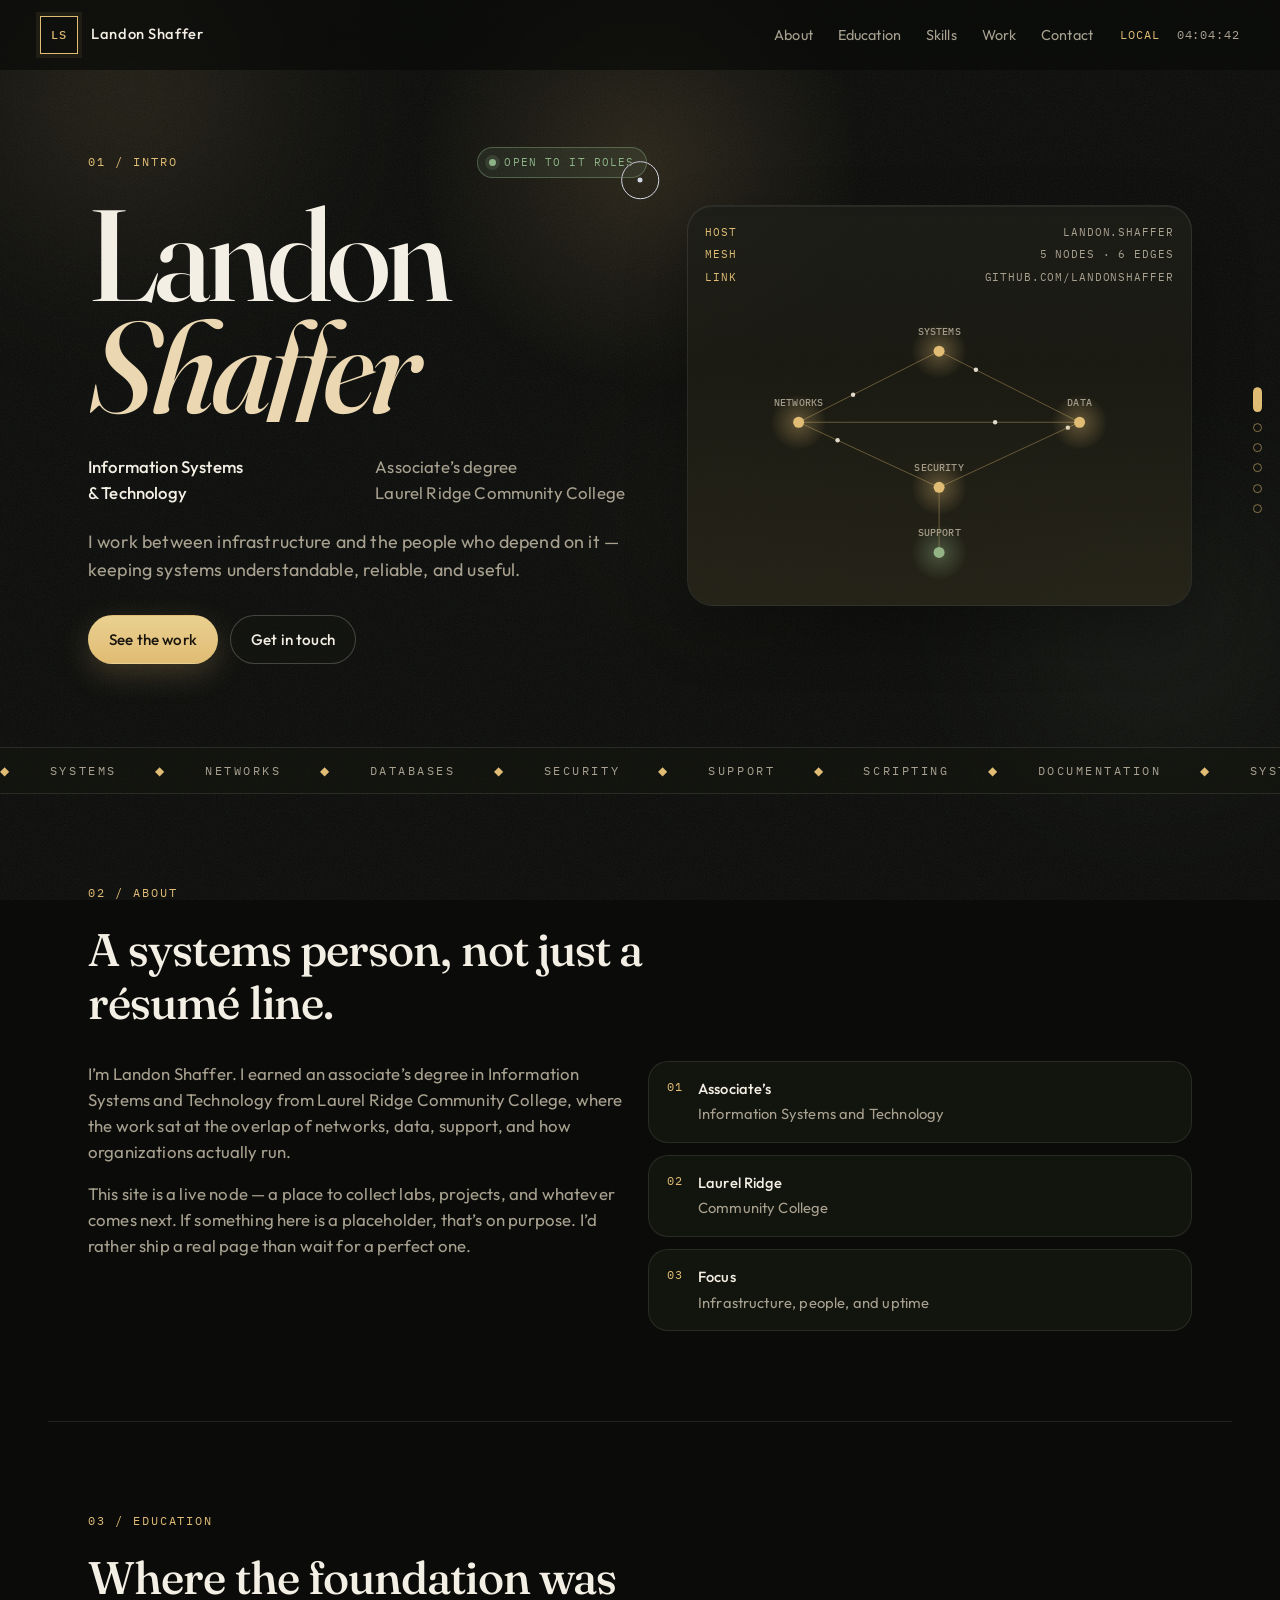
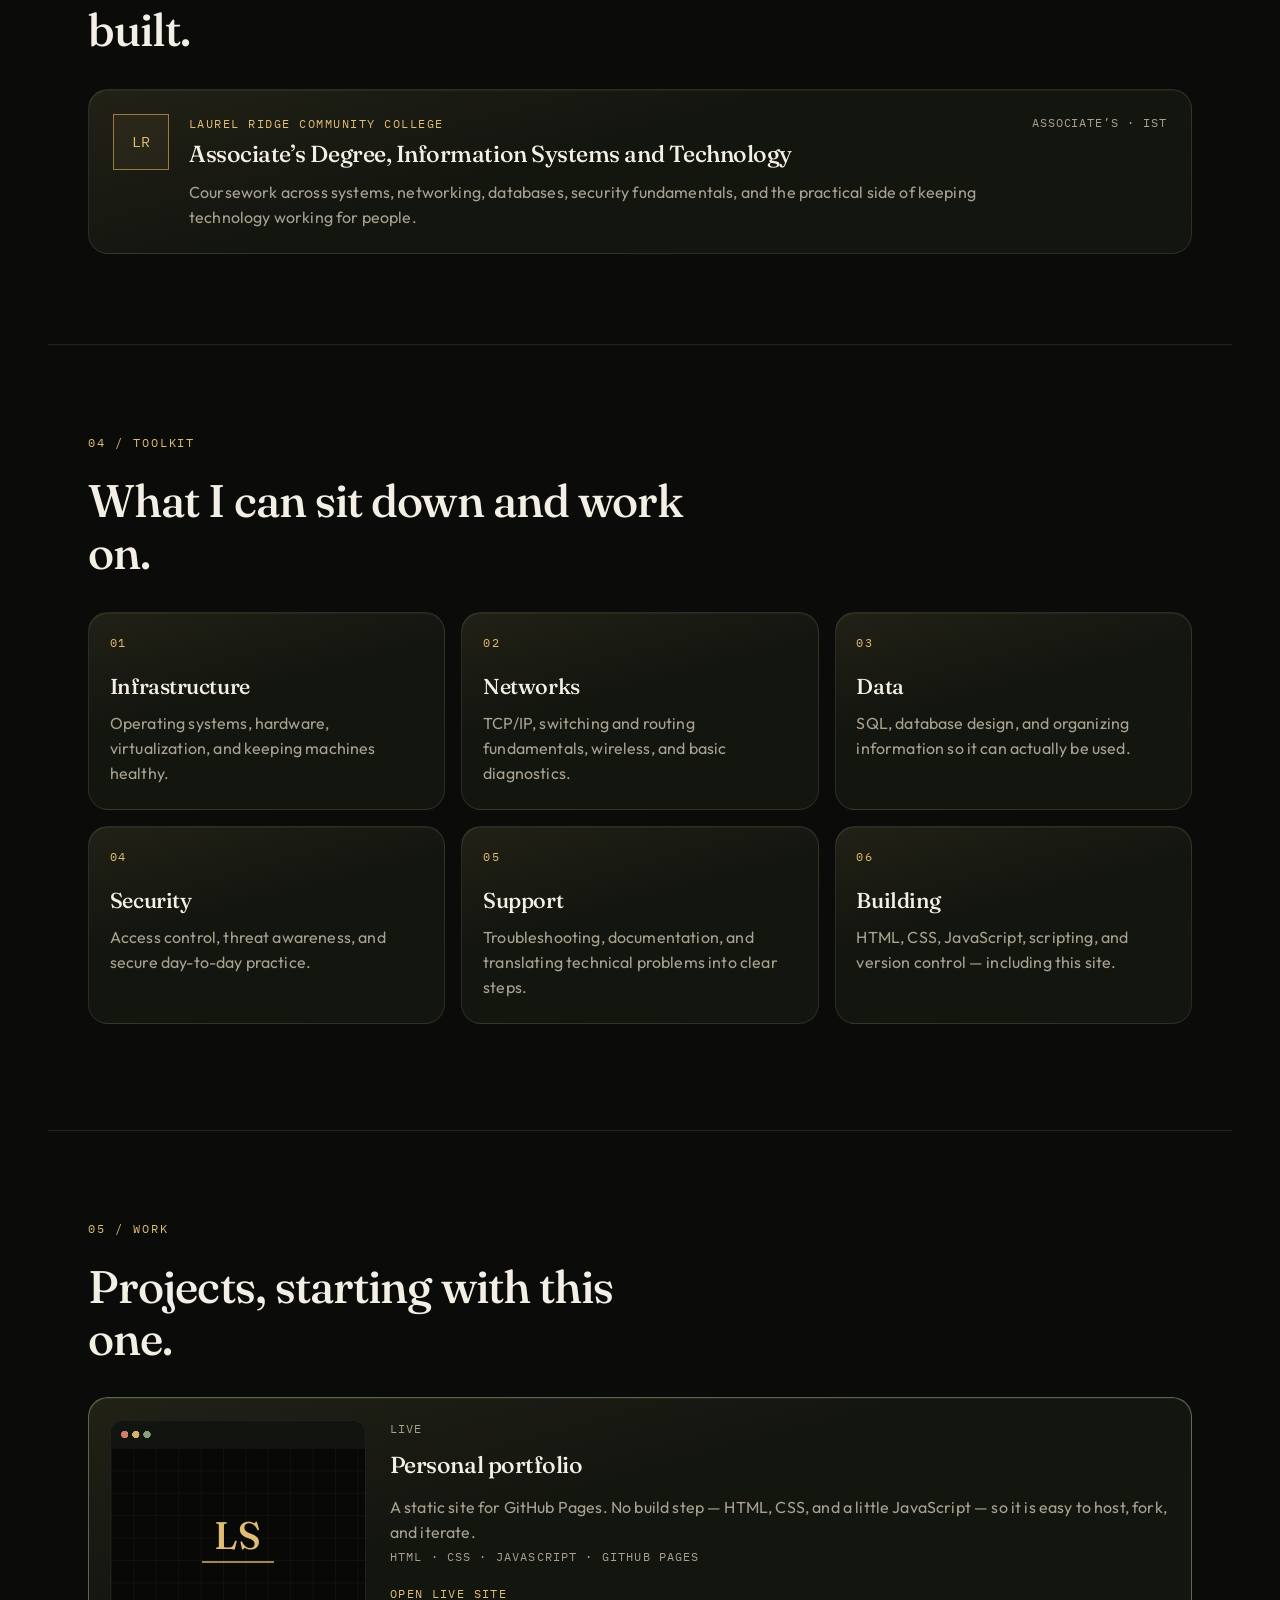
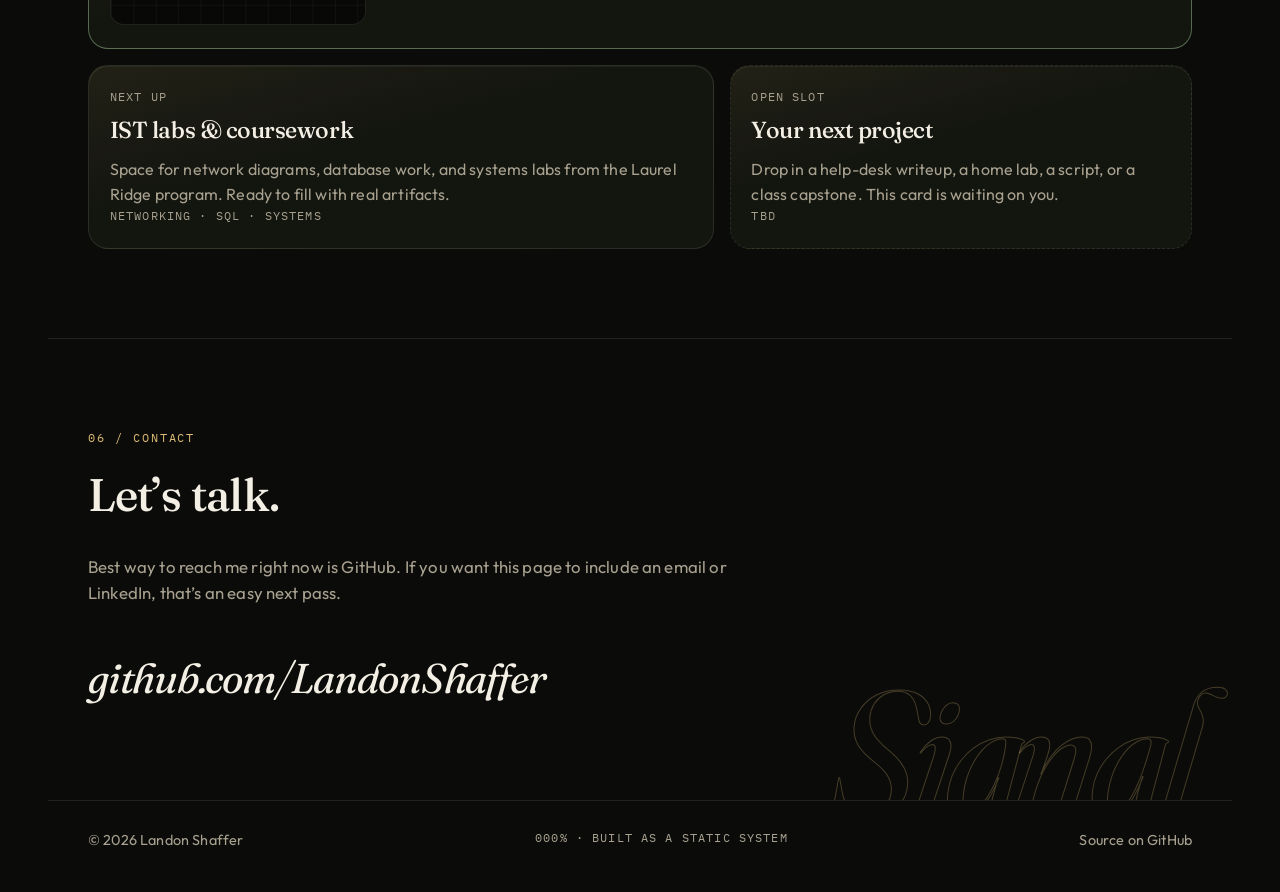
==== commit 2a0b3de3: "Push the portfolio further with a boot sequence, live mesh, and richer interaction. Co-authored-by: " ====
--- a/index.html
+++ b/index.html
@@ -8,13 +8,14 @@
       name="description"
       content="Portfolio of Landon Shaffer, Information Systems and Technology graduate from Laurel Ridge Community College."
     />
-    <meta name="theme-color" content="#0e0f0c" />
+    <meta name="theme-color" content="#0b0c0a" />
     <meta property="og:title" content="Landon Shaffer — Portfolio" />
     <meta
       property="og:description"
       content="Information Systems and Technology. Associate's degree, Laurel Ridge Community College."
     />
     <meta property="og:type" content="website" />
+    <meta name="twitter:card" content="summary" />
     <link rel="icon" href="favicon.svg" type="image/svg+xml" />
     <link rel="preconnect" href="https://fonts.googleapis.com" />
     <link rel="preconnect" href="https://fonts.gstatic.com" crossorigin />
@@ -26,19 +27,44 @@
     <noscript>
       <style>
         .reveal { opacity: 1; transform: none; }
+        .boot { display: none !important; }
+        body { overflow: auto; }
       </style>
     </noscript>
   </head>
-  <body>
+  <body class="is-booting">
+    <div class="boot" id="boot">
+      <div class="boot__inner">
+        <p class="boot__mark">LS</p>
+        <p class="boot__line" id="boot-line">Establishing session</p>
+        <div class="boot__bar" aria-hidden="true"><span></span></div>
+        <button class="boot__skip" id="boot-skip" type="button">Skip intro</button>
+      </div>
+    </div>
+
     <div class="atmosphere" aria-hidden="true">
       <span class="orb orb--a"></span>
       <span class="orb orb--b"></span>
+      <span class="orb orb--c"></span>
       <span class="grain"></span>
     </div>
     <div class="spotlight" aria-hidden="true"></div>
     <div class="progress" aria-hidden="true"><span class="progress__bar"></span></div>
+    <div class="cursor" aria-hidden="true">
+      <span class="cursor__ring"></span>
+      <span class="cursor__dot"></span>
+    </div>
 
     <a class="skip-link" href="#main">Skip to content</a>
+
+    <nav class="rail" aria-label="Page sections">
+      <a href="#top" data-rail="top" aria-label="Intro"></a>
+      <a href="#about" data-rail="about" aria-label="About"></a>
+      <a href="#education" data-rail="education" aria-label="Education"></a>
+      <a href="#skills" data-rail="skills" aria-label="Skills"></a>
+      <a href="#work" data-rail="work" aria-label="Work"></a>
+      <a href="#contact" data-rail="contact" aria-label="Contact"></a>
+    </nav>
 
     <header class="site-header" id="top">
       <a class="mark" href="#top" aria-label="Landon Shaffer, home">
@@ -103,61 +129,53 @@
           </p>
 
           <div class="hero__actions">
-            <a class="btn btn--primary" href="#work">See the work</a>
-            <a class="btn btn--ghost" href="#contact">Get in touch</a>
+            <a class="btn btn--primary magnetic" href="#work">See the work</a>
+            <a class="btn btn--ghost magnetic" href="#contact">Get in touch</a>
           </div>
         </div>
 
         <aside class="hero__stage" aria-hidden="true">
+          <div class="scan"></div>
           <div class="hud">
             <p><span>Host</span> landon.shaffer</p>
-            <p><span>Stack</span> IST / systems</p>
+            <p><span>Mesh</span> 5 nodes · 6 edges</p>
             <p><span>Link</span> github.com/LandonShaffer</p>
           </div>
-
-          <svg class="constellation" viewBox="0 0 420 420" fill="none">
-            <defs>
-              <radialGradient id="nodeGlow" cx="50%" cy="50%" r="50%">
-                <stop offset="0%" stop-color="#d4b06a" stop-opacity="0.55" />
-                <stop offset="100%" stop-color="#d4b06a" stop-opacity="0" />
-              </radialGradient>
-            </defs>
-            <g class="constellation__links" stroke="#d4b06a" stroke-opacity="0.45">
-              <path d="M210 78 L112 168" />
-              <path d="M210 78 L308 168" />
-              <path d="M112 168 L210 248" />
-              <path d="M308 168 L210 248" />
-              <path d="M112 168 L308 168" />
-              <path d="M210 248 L210 332" />
-            </g>
-            <g class="constellation__nodes">
-              <g transform="translate(210 78)">
-                <circle class="glow" r="22" fill="url(#nodeGlow)" />
-                <circle r="6" fill="#d4b06a" />
-                <text y="-18">Systems</text>
+          <div class="mesh">
+            <canvas id="mesh"></canvas>
+            <svg class="constellation mesh__fallback" viewBox="0 0 420 420" fill="none">
+              <g class="constellation__links" stroke="#d4b06a" stroke-opacity="0.45">
+                <path d="M210 78 L112 168" />
+                <path d="M210 78 L308 168" />
+                <path d="M112 168 L210 248" />
+                <path d="M308 168 L210 248" />
+                <path d="M112 168 L308 168" />
+                <path d="M210 248 L210 332" />
               </g>
-              <g transform="translate(112 168)">
-                <circle class="glow" r="22" fill="url(#nodeGlow)" />
-                <circle r="6" fill="#d4b06a" />
-                <text y="-18">Networks</text>
+              <g class="constellation__nodes">
+                <g transform="translate(210 78)">
+                  <circle r="6" fill="#d4b06a" />
+                  <text y="-18">Systems</text>
+                </g>
+                <g transform="translate(112 168)">
+                  <circle r="6" fill="#d4b06a" />
+                  <text y="-18">Networks</text>
+                </g>
+                <g transform="translate(308 168)">
+                  <circle r="6" fill="#d4b06a" />
+                  <text y="-18">Data</text>
+                </g>
+                <g transform="translate(210 248)">
+                  <circle r="6" fill="#d4b06a" />
+                  <text y="-18">Security</text>
+                </g>
+                <g transform="translate(210 332)">
+                  <circle r="6" fill="#86a07a" />
+                  <text y="28">Support</text>
+                </g>
               </g>
-              <g transform="translate(308 168)">
-                <circle class="glow" r="22" fill="url(#nodeGlow)" />
-                <circle r="6" fill="#d4b06a" />
-                <text y="-18">Data</text>
-              </g>
-              <g transform="translate(210 248)">
-                <circle class="glow" r="22" fill="url(#nodeGlow)" />
-                <circle r="6" fill="#d4b06a" />
-                <text y="-18">Security</text>
-              </g>
-              <g transform="translate(210 332)">
-                <circle class="glow" r="22" fill="url(#nodeGlow)" />
-                <circle r="6" fill="#86a07a" />
-                <text y="28">Support</text>
-              </g>
-            </g>
-          </svg>
+            </svg>
+          </div>
         </aside>
       </section>
 
@@ -185,10 +203,9 @@
               organizations actually run.
             </p>
             <p>
-              This site is a first pass you can click through — a place to collect
-              labs, projects, and whatever comes next. If something here is a
-              placeholder, that’s on purpose. I’d rather ship a real page than
-              wait for a perfect one.
+              This site is a live node — a place to collect labs, projects, and
+              whatever comes next. If something here is a placeholder, that’s on
+              purpose. I’d rather ship a real page than wait for a perfect one.
             </p>
           </div>
           <ul class="stat-list">
@@ -298,6 +315,13 @@
               little JavaScript — so it is easy to host, fork, and iterate.
             </p>
             <p class="work-card__stack">HTML · CSS · JavaScript · GitHub Pages</p>
+            <a
+              class="work-card__link"
+              href="https://landonshaffer.github.io/Portfolio/"
+              target="_blank"
+              rel="noopener noreferrer"
+              >Open live site</a
+            >
           </article>
 
           <article class="work-card tilt">
@@ -335,7 +359,7 @@
         </p>
 
         <a
-          class="btn btn--primary"
+          class="contact-link magnetic"
           href="https://github.com/LandonShaffer"
           target="_blank"
           rel="noopener noreferrer"
@@ -347,6 +371,10 @@
 
     <footer class="site-footer">
       <p>© <span id="year"></span> Landon Shaffer</p>
+      <p class="site-footer__meta">
+        <span id="scroll-readout">000%</span>
+        · built as a static system
+      </p>
       <p>
         <a href="https://github.com/LandonShaffer/Portfolio" target="_blank" rel="noopener noreferrer"
           >Source on GitHub</a
--- a/css/styles.css
+++ b/css/styles.css
@@ -40,6 +40,29 @@
   letter-spacing: 0.01em;
 }
 
+body.is-booting {
+  overflow: hidden;
+}
+
+body.has-cursor,
+body.has-cursor a,
+body.has-cursor button {
+  cursor: none;
+}
+
+::-webkit-scrollbar {
+  width: 10px;
+}
+
+::-webkit-scrollbar-track {
+  background: var(--bg);
+}
+
+::-webkit-scrollbar-thumb {
+  background: color-mix(in srgb, var(--brass) 55%, #2a2618);
+  border-radius: 99px;
+}
+
 ::selection {
   background: color-mix(in srgb, var(--brass) 70%, #1a160e);
   color: #1a160e;
@@ -103,6 +126,161 @@
   bottom: 8%;
   background: radial-gradient(circle, rgba(141, 179, 135, 0.18), transparent 70%);
   animation-delay: -8s;
+}
+
+.orb--c {
+  width: 16rem;
+  height: 16rem;
+  top: 42%;
+  left: 46%;
+  background: radial-gradient(circle, rgba(224, 188, 116, 0.1), transparent 70%);
+  animation-delay: -14s;
+}
+
+.boot {
+  position: fixed;
+  inset: 0;
+  z-index: 40;
+  display: grid;
+  place-items: center;
+  background: #080907;
+  transition: opacity 0.7s ease, visibility 0.7s ease;
+}
+
+.boot.is-done {
+  opacity: 0;
+  visibility: hidden;
+  pointer-events: none;
+}
+
+.boot__inner {
+  display: grid;
+  justify-items: center;
+  gap: 1rem;
+  text-align: center;
+}
+
+.boot__mark {
+  display: grid;
+  place-items: center;
+  width: 4.2rem;
+  height: 4.2rem;
+  margin: 0;
+  border: 1px solid var(--brass);
+  color: var(--brass);
+  font-family: var(--mono);
+  letter-spacing: 0.18em;
+  box-shadow: 0 0 40px rgba(224, 188, 116, 0.2);
+}
+
+.boot__line {
+  min-height: 1.4em;
+  margin: 0;
+  color: var(--ink-muted);
+  font-family: var(--mono);
+  font-size: 0.78rem;
+  letter-spacing: 0.18em;
+  text-transform: uppercase;
+}
+
+.boot__bar {
+  width: 12rem;
+  height: 2px;
+  overflow: hidden;
+  background: var(--line);
+}
+
+.boot__bar span {
+  display: block;
+  width: 40%;
+  height: 100%;
+  background: var(--brass);
+  animation: load 1.1s ease-in-out infinite;
+}
+
+.boot__skip {
+  margin-top: 0.6rem;
+  padding: 0;
+  border: 0;
+  background: none;
+  color: var(--ink-muted);
+  font-family: var(--mono);
+  font-size: 0.72rem;
+  letter-spacing: 0.12em;
+  text-transform: uppercase;
+  text-decoration: underline;
+  text-underline-offset: 0.25em;
+}
+
+.cursor {
+  position: fixed;
+  top: 0;
+  left: 0;
+  z-index: 50;
+  display: none;
+  pointer-events: none;
+  mix-blend-mode: difference;
+}
+
+@media (pointer: fine) and (hover: hover) {
+  .cursor {
+    display: block;
+  }
+}
+
+.cursor__ring,
+.cursor__dot {
+  position: absolute;
+  top: 0;
+  left: 0;
+  border-radius: 50%;
+  transform: translate(-50%, -50%);
+}
+
+.cursor__ring {
+  width: 2.35rem;
+  height: 2.35rem;
+  border: 1px solid #fff;
+  transition: width 0.18s ease, height 0.18s ease, opacity 0.18s ease;
+}
+
+.cursor.is-down .cursor__ring,
+.cursor.is-link .cursor__ring {
+  width: 3.1rem;
+  height: 3.1rem;
+}
+
+.cursor__dot {
+  width: 5px;
+  height: 5px;
+  background: #fff;
+}
+
+.rail {
+  display: none;
+  position: fixed;
+  top: 50%;
+  right: 1.15rem;
+  z-index: 9;
+  flex-direction: column;
+  gap: 0.7rem;
+  transform: translateY(-50%);
+}
+
+.rail a {
+  width: 9px;
+  height: 9px;
+  border: 1px solid var(--brass);
+  border-radius: 99px;
+  background: transparent;
+  opacity: 0.55;
+  transition: height 0.2s ease, opacity 0.2s ease, background 0.2s ease;
+}
+
+.rail a.is-active {
+  height: 1.55rem;
+  background: var(--brass);
+  opacity: 1;
 }
 
 .grain {
@@ -144,7 +322,7 @@
   position: absolute;
   left: 1rem;
   top: -4rem;
-  z-index: 30;
+  z-index: 45;
   padding: 0.6rem 0.9rem;
   background: var(--brass);
   color: var(--bg);
@@ -433,7 +611,9 @@
 
 .hero__stage {
   position: relative;
-  min-height: 18rem;
+  isolation: isolate;
+  overflow: hidden;
+  min-height: 22rem;
   padding: 1.1rem;
   border: 1px solid var(--line);
   border-radius: calc(var(--radius) + 0.35rem);
@@ -443,6 +623,36 @@
   box-shadow:
     inset 0 1px 0 rgba(244, 239, 228, 0.06),
     0 24px 60px rgba(0, 0, 0, 0.28);
+}
+
+.scan {
+  position: absolute;
+  inset: 0;
+  z-index: 2;
+  pointer-events: none;
+  background: linear-gradient(
+    180deg,
+    transparent 0%,
+    rgba(224, 188, 116, 0.09) 48%,
+    transparent 52%
+  );
+  background-size: 100% 220%;
+  animation: scan 7s linear infinite;
+}
+
+.mesh {
+  position: relative;
+  height: 18.5rem;
+}
+
+.mesh canvas {
+  display: block;
+  width: 100%;
+  height: 100%;
+}
+
+.mesh.has-canvas .mesh__fallback {
+  display: none;
 }
 
 .hud {
@@ -672,6 +882,29 @@
     0 18px 40px rgba(0, 0, 0, 0.24);
 }
 
+.credential::after,
+.skill-grid li::after,
+.work-card::after {
+  content: "";
+  position: absolute;
+  inset: 0;
+  pointer-events: none;
+  background: linear-gradient(
+    115deg,
+    transparent 35%,
+    rgba(244, 239, 228, 0.08) 50%,
+    transparent 65%
+  );
+  transform: translateX(-130%);
+  transition: transform 0.7s ease;
+}
+
+.credential:hover::after,
+.skill-grid li:hover::after,
+.work-card:hover::after {
+  transform: translateX(130%);
+}
+
 .credential {
   display: grid;
   gap: 1.25rem;
@@ -769,6 +1002,21 @@
 .work-card__stack {
   margin-top: 1.1rem;
   color: var(--ink-muted);
+}
+
+.work-card__link {
+  justify-self: start;
+  margin-top: 1rem;
+  color: var(--brass);
+  font-family: var(--mono);
+  font-size: 0.72rem;
+  letter-spacing: 0.12em;
+  text-transform: uppercase;
+  text-decoration: none;
+}
+
+.work-card__link:hover {
+  color: var(--ink);
 }
 
 .work-card--live {
@@ -846,9 +1094,22 @@
   user-select: none;
 }
 
-.section--contact .btn {
+.contact-link {
+  display: inline-block;
   position: relative;
-  margin-top: 1.6rem;
+  z-index: 1;
+  margin-top: 1.5rem;
+  color: var(--ink);
+  font-family: var(--display);
+  font-size: clamp(1.5rem, 4vw, 2.6rem);
+  font-style: italic;
+  letter-spacing: -0.03em;
+  text-decoration: none;
+  text-underline-offset: 0.18em;
+}
+
+.contact-link:hover {
+  color: var(--brass);
 }
 
 .site-footer {
@@ -861,6 +1122,13 @@
   font-size: 0.9rem;
 }
 
+.site-footer__meta {
+  font-family: var(--mono);
+  font-size: 0.72rem;
+  letter-spacing: 0.1em;
+  text-transform: uppercase;
+}
+
 .site-footer p {
   margin: 0;
 }
@@ -923,6 +1191,21 @@
 @keyframes marquee {
   to {
     transform: translateX(-50%);
+  }
+}
+
+@keyframes scan {
+  to {
+    background-position: 0 220%;
+  }
+}
+
+@keyframes load {
+  0% {
+    transform: translateX(-120%);
+  }
+  100% {
+    transform: translateX(320%);
   }
 }
 
@@ -956,9 +1239,17 @@
 
   .work-card--live .work-card__preview {
     grid-column: 1;
-    grid-row: 1 / span 5;
+    grid-row: 1 / span 6;
     margin: 0;
     height: 100%;
+  }
+
+  .clock {
+    display: block;
+  }
+
+  .rail {
+    display: flex;
   }
 
   .work-card--live .work-card__screen {
@@ -994,15 +1285,22 @@
 
   .site-nav {
     display: none;
-    position: absolute;
-    top: 100%;
-    right: var(--gutter);
-    left: var(--gutter);
-    padding: 0.75rem;
+    position: fixed;
+    inset: 4.4rem var(--gutter) auto;
+    z-index: 12;
+    padding: 1.2rem;
     border: 1px solid var(--line);
-    border-radius: 0.9rem;
-    background: color-mix(in srgb, var(--bg-raised) 94%, black);
+    border-radius: 1rem;
+    background: color-mix(in srgb, var(--bg) 92%, black);
+    backdrop-filter: blur(20px);
     flex-direction: column;
+    gap: 0.2rem;
+  }
+
+  .site-nav a {
+    font-family: var(--display);
+    font-size: 1.7rem;
+    padding: 0.45rem 0.35rem;
   }
 
   .site-header.is-open .site-nav {
@@ -1026,9 +1324,15 @@
   .hero__line span,
   .ticker__track,
   .reveal,
-  .btn {
+  .btn,
+  .scan,
+  .boot__bar span {
     animation: none !important;
     transition: none !important;
+  }
+
+  .boot {
+    display: none !important;
   }
 
   .reveal {
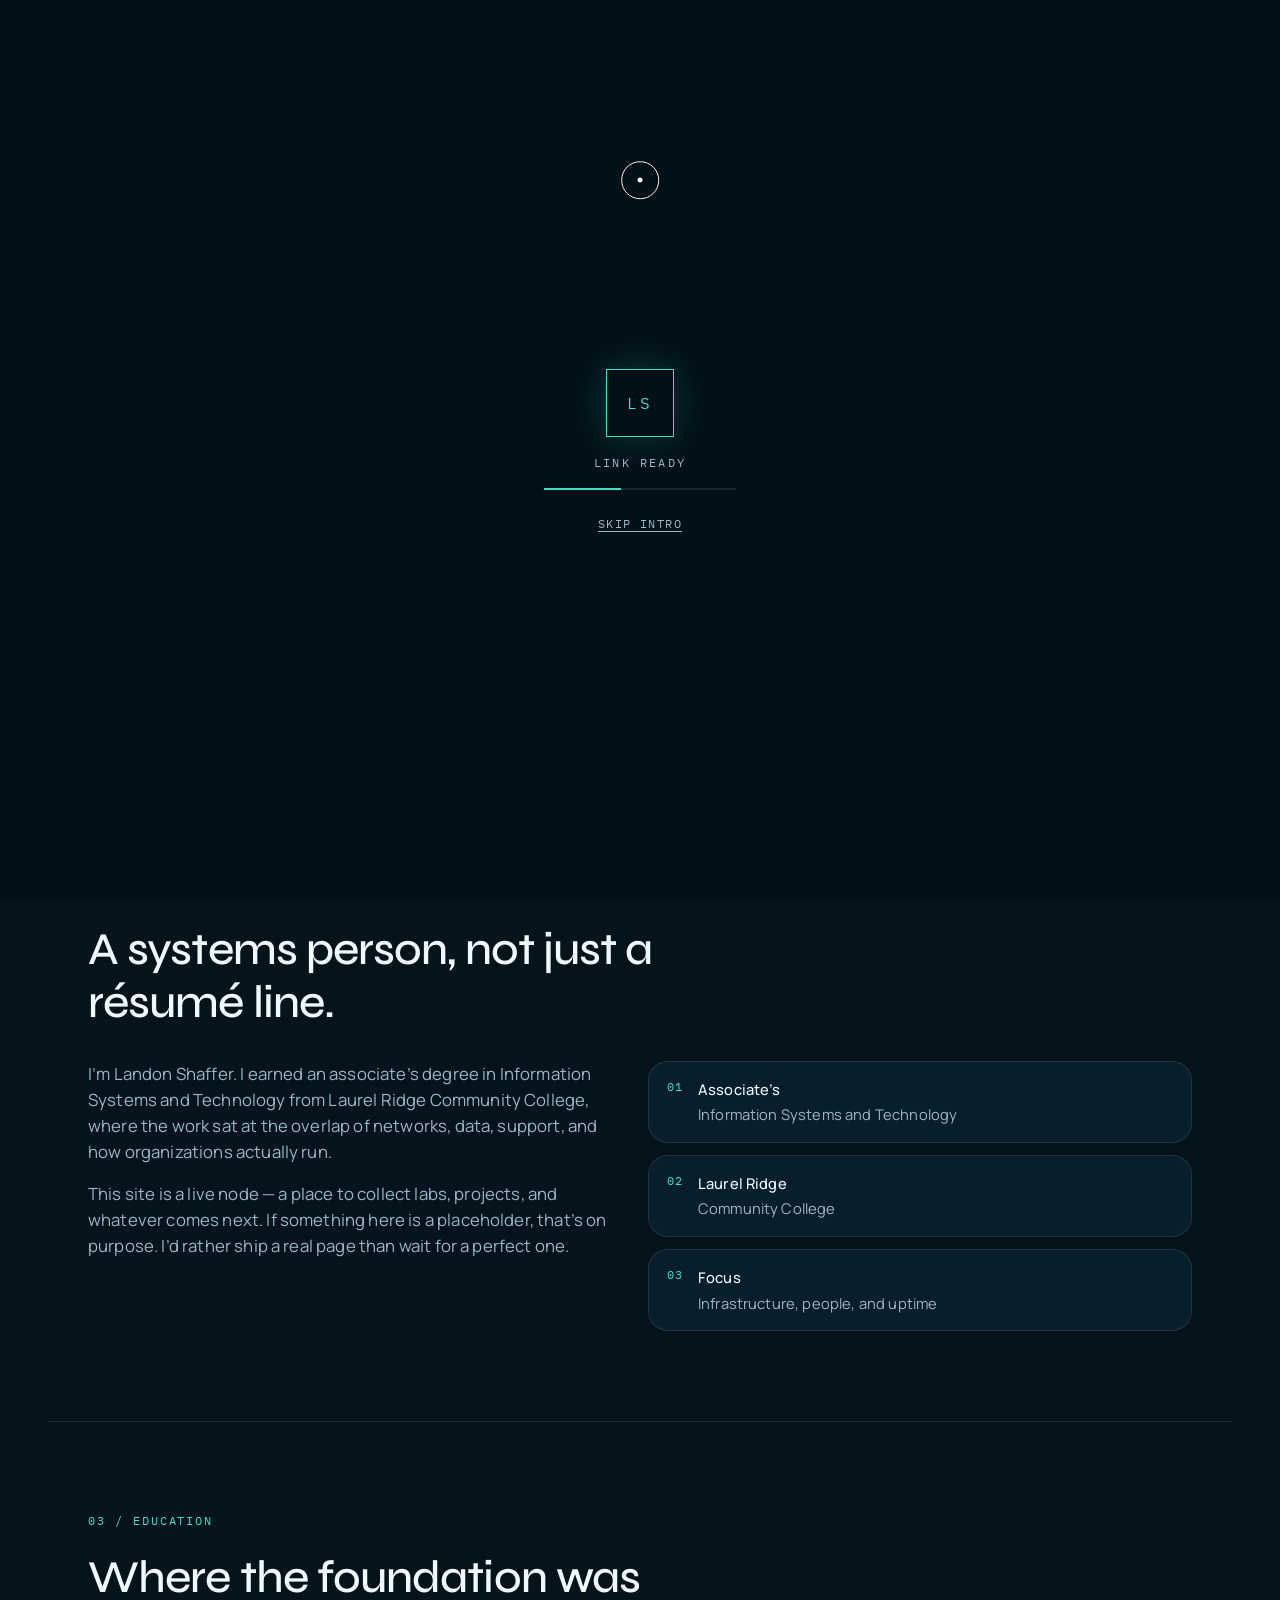
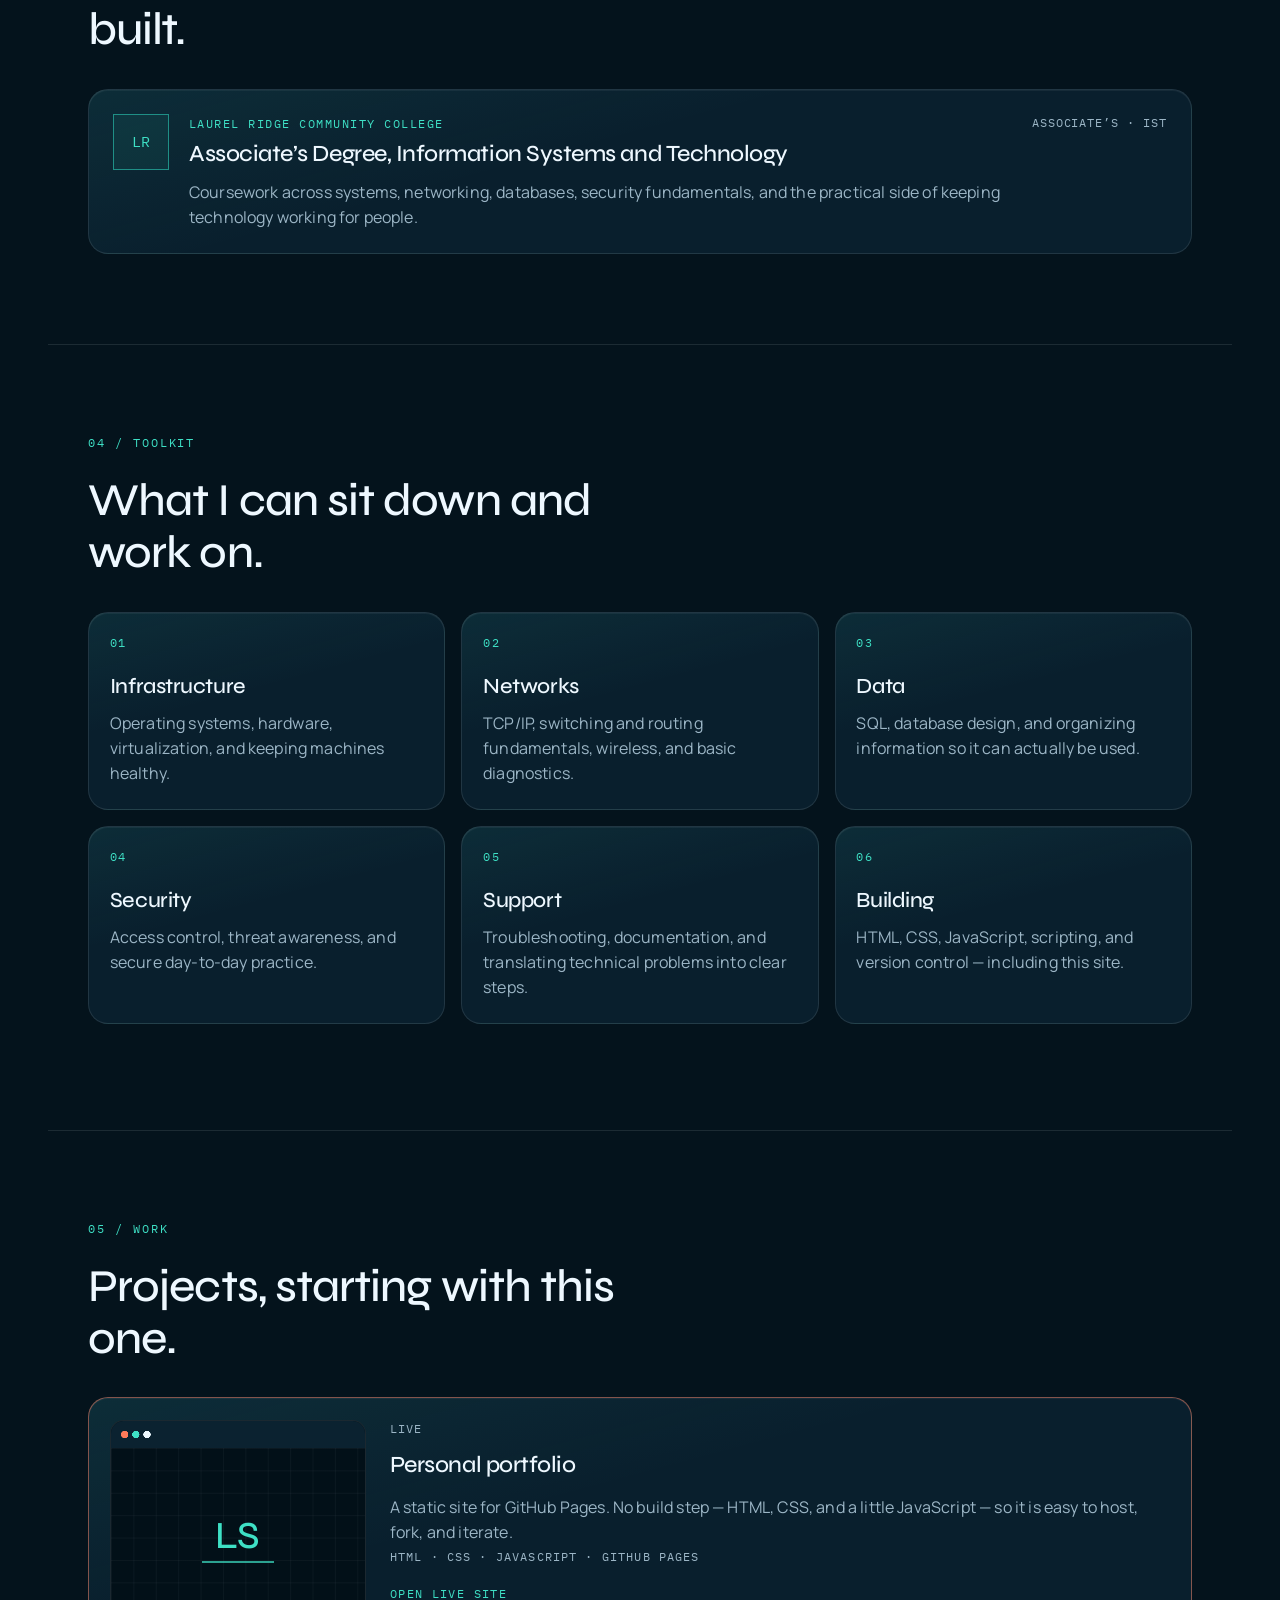
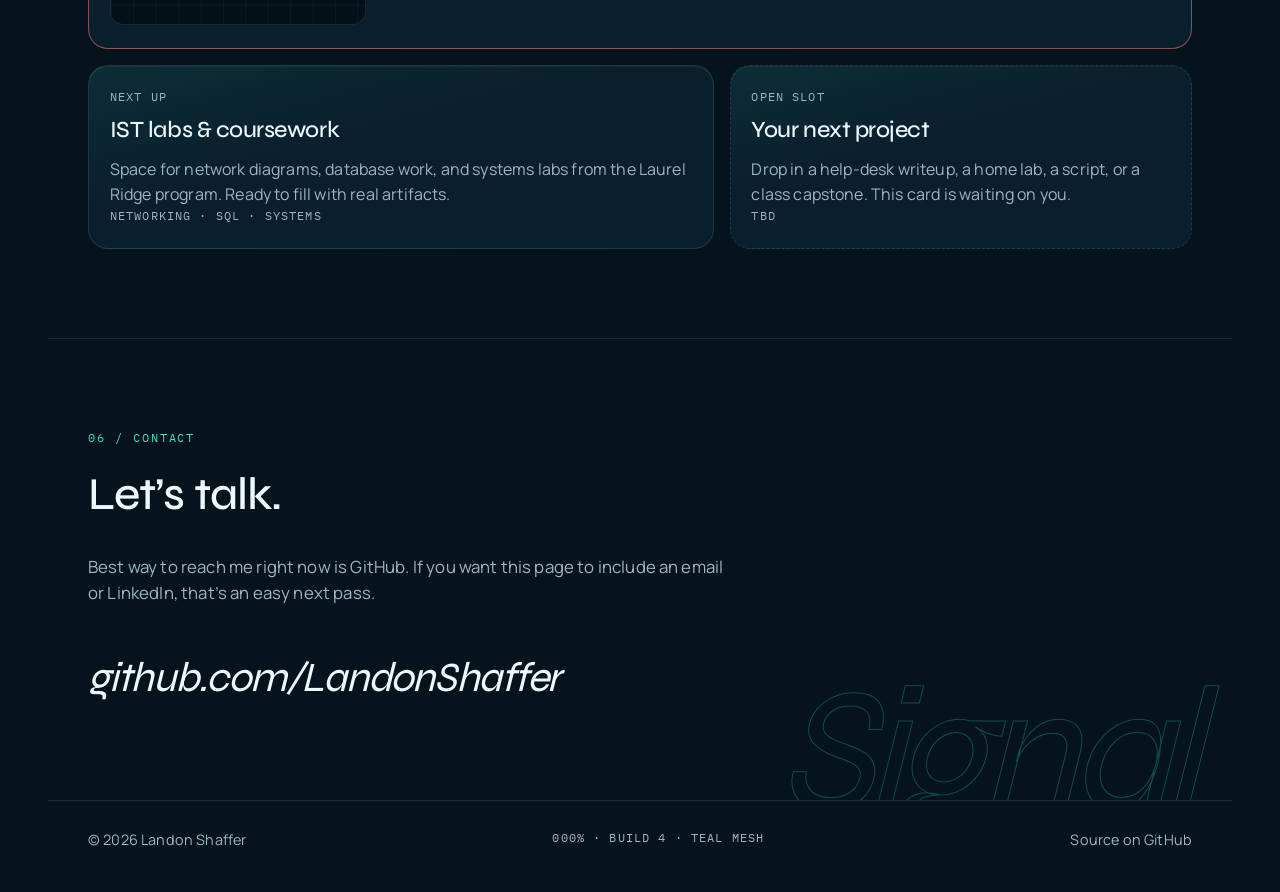
==== commit 9be339a9: "Make the new look unmistakable with a teal palette and cache-busted assets. Co-authored-by: Cursor <" ====
--- a/index.html
+++ b/index.html
@@ -8,7 +8,7 @@
       name="description"
       content="Portfolio of Landon Shaffer, Information Systems and Technology graduate from Laurel Ridge Community College."
     />
-    <meta name="theme-color" content="#0b0c0a" />
+    <meta name="theme-color" content="#04131c" />
     <meta property="og:title" content="Landon Shaffer — Portfolio" />
     <meta
       property="og:description"
@@ -20,10 +20,10 @@
     <link rel="preconnect" href="https://fonts.googleapis.com" />
     <link rel="preconnect" href="https://fonts.gstatic.com" crossorigin />
     <link
-      href="https://fonts.googleapis.com/css2?family=Fraunces:ital,opsz,wght@0,9..144,500;0,9..144,600;1,9..144,400&family=IBM+Plex+Mono:wght@400;500&family=Outfit:wght@300;400;500;600&display=swap"
+      href="https://fonts.googleapis.com/css2?family=IBM+Plex+Mono:wght@400;500&family=Syne:wght@500;700;800&family=Manrope:wght@400;500;600;700&display=swap"
       rel="stylesheet"
     />
-    <link rel="stylesheet" href="css/styles.css" />
+    <link rel="stylesheet" href="css/styles.css?v=4" />
     <noscript>
       <style>
         .reveal { opacity: 1; transform: none; }
@@ -98,6 +98,7 @@
 
     <main id="main">
       <section class="hero" aria-labelledby="hero-title">
+        <p class="hero__watermark" aria-hidden="true">IST</p>
         <div class="hero__copy">
           <p class="kicker">
             <span class="kicker__index">01 / Intro</span>
@@ -373,7 +374,7 @@
       <p>© <span id="year"></span> Landon Shaffer</p>
       <p class="site-footer__meta">
         <span id="scroll-readout">000%</span>
-        · built as a static system
+        · build 4 · teal mesh
       </p>
       <p>
         <a href="https://github.com/LandonShaffer/Portfolio" target="_blank" rel="noopener noreferrer"
@@ -382,6 +383,6 @@
       </p>
     </footer>
 
-    <script src="js/main.js"></script>
+    <script src="js/main.js?v=4"></script>
   </body>
 </html>
--- a/css/styles.css
+++ b/css/styles.css
@@ -1,15 +1,15 @@
 :root {
-  --bg: #0b0c0a;
-  --bg-raised: #151710;
-  --ink: #f4efe4;
-  --ink-muted: #a8a190;
-  --brass: #e0bc74;
-  --brass-deep: #9a7c3f;
-  --sage: #8db387;
-  --line: rgba(244, 239, 228, 0.1);
-  --line-strong: rgba(244, 239, 228, 0.22);
-  --display: "Fraunces", "Times New Roman", serif;
-  --sans: "Outfit", system-ui, sans-serif;
+  --bg: #04131c;
+  --bg-raised: #0b2230;
+  --ink: #eef8ff;
+  --ink-muted: #9cb6c6;
+  --brass: #3ee0c5;
+  --brass-deep: #1f8f86;
+  --sage: #ff7a59;
+  --line: rgba(238, 248, 255, 0.1);
+  --line-strong: rgba(238, 248, 255, 0.22);
+  --display: "Syne", "Arial Black", sans-serif;
+  --sans: "Manrope", system-ui, sans-serif;
   --mono: "IBM Plex Mono", ui-monospace, monospace;
   --wrap: 74rem;
   --gutter: clamp(1.15rem, 4vw, 2.5rem);
@@ -64,8 +64,8 @@
 }
 
 ::selection {
-  background: color-mix(in srgb, var(--brass) 70%, #1a160e);
-  color: #1a160e;
+  background: color-mix(in srgb, var(--brass) 70%, #04131c);
+  color: #04131c;
 }
 
 img,
@@ -116,7 +116,7 @@
   height: 28rem;
   top: -8rem;
   left: -6rem;
-  background: radial-gradient(circle, rgba(224, 188, 116, 0.28), transparent 68%);
+  background: radial-gradient(circle, rgba(62, 224, 197, 0.28), transparent 68%);
 }
 
 .orb--b {
@@ -124,7 +124,7 @@
   height: 24rem;
   right: -4rem;
   bottom: 8%;
-  background: radial-gradient(circle, rgba(141, 179, 135, 0.18), transparent 70%);
+  background: radial-gradient(circle, rgba(255, 122, 89, 0.2), transparent 70%);
   animation-delay: -8s;
 }
 
@@ -133,7 +133,7 @@
   height: 16rem;
   top: 42%;
   left: 46%;
-  background: radial-gradient(circle, rgba(224, 188, 116, 0.1), transparent 70%);
+  background: radial-gradient(circle, rgba(62, 224, 197, 0.1), transparent 70%);
   animation-delay: -14s;
 }
 
@@ -143,7 +143,7 @@
   z-index: 40;
   display: grid;
   place-items: center;
-  background: #080907;
+  background: #021018;
   transition: opacity 0.7s ease, visibility 0.7s ease;
 }
 
@@ -170,7 +170,7 @@
   color: var(--brass);
   font-family: var(--mono);
   letter-spacing: 0.18em;
-  box-shadow: 0 0 40px rgba(224, 188, 116, 0.2);
+  box-shadow: 0 0 40px rgba(62, 224, 197, 0.2);
 }
 
 .boot__line {
@@ -297,7 +297,7 @@
   z-index: -1;
   background: radial-gradient(
     34rem circle at var(--mx) var(--my),
-    rgba(224, 188, 116, 0.14),
+    rgba(62, 224, 197, 0.14),
     transparent 42%
   );
 }
@@ -370,8 +370,9 @@
   width: 2.4rem;
   height: 2.4rem;
   border: 1px solid var(--brass);
-  color: var(--brass);
-  box-shadow: 0 0 0 4px rgba(224, 188, 116, 0.08);
+  color: #04131c;
+  background: var(--brass);
+  box-shadow: 0 0 0 4px rgba(62, 224, 197, 0.16);
   font-family: var(--mono);
   font-size: 0.78rem;
   font-weight: 500;
@@ -499,10 +500,33 @@
 }
 
 .hero {
+  position: relative;
   display: grid;
   gap: 2.5rem;
   padding-top: clamp(2.4rem, 6vw, 4.8rem);
   padding-bottom: clamp(2.8rem, 7vw, 5.2rem);
+}
+
+.hero__watermark {
+  position: absolute;
+  right: -2%;
+  top: -6%;
+  z-index: 0;
+  margin: 0;
+  color: color-mix(in srgb, var(--brass) 16%, transparent);
+  font-family: var(--display);
+  font-size: clamp(9rem, 32vw, 24rem);
+  font-weight: 800;
+  line-height: 0.72;
+  letter-spacing: -0.08em;
+  pointer-events: none;
+  user-select: none;
+}
+
+.hero__copy,
+.hero__stage {
+  position: relative;
+  z-index: 1;
 }
 
 .hero__copy {
@@ -546,7 +570,7 @@
   height: 0.48rem;
   border-radius: 50%;
   background: var(--sage);
-  box-shadow: 0 0 0 4px rgba(141, 179, 135, 0.16);
+  box-shadow: 0 0 0 4px rgba(255, 122, 89, 0.16);
   animation: pulse 2.4s ease-in-out infinite;
 }
 
@@ -571,8 +595,7 @@
 }
 
 .hero__line:last-child span {
-  color: color-mix(in srgb, var(--ink) 55%, var(--brass));
-  font-style: italic;
+  color: var(--brass);
   animation-delay: 0.12s;
 }
 
@@ -618,10 +641,10 @@
   border: 1px solid var(--line);
   border-radius: calc(var(--radius) + 0.35rem);
   background:
-    linear-gradient(180deg, rgba(244, 239, 228, 0.03), transparent 40%),
+    linear-gradient(180deg, rgba(238, 248, 255, 0.03), transparent 40%),
     color-mix(in srgb, var(--bg-raised) 82%, transparent);
   box-shadow:
-    inset 0 1px 0 rgba(244, 239, 228, 0.06),
+    inset 0 1px 0 rgba(238, 248, 255, 0.06),
     0 24px 60px rgba(0, 0, 0, 0.28);
 }
 
@@ -633,7 +656,7 @@
   background: linear-gradient(
     180deg,
     transparent 0%,
-    rgba(224, 188, 116, 0.09) 48%,
+    rgba(62, 224, 197, 0.09) 48%,
     transparent 52%
   );
   background-size: 100% 220%;
@@ -732,15 +755,15 @@
 }
 
 .btn--primary {
-  background: linear-gradient(180deg, #ead090, var(--brass));
-  color: #1a160e;
-  box-shadow: 0 10px 30px rgba(224, 188, 116, 0.22);
+  background: linear-gradient(180deg, #8ff8e6, var(--brass));
+  color: #04131c;
+  box-shadow: 0 10px 30px rgba(62, 224, 197, 0.28);
 }
 
 .btn--primary:hover {
   transform: translateY(-2px);
   background: var(--ink);
-  color: #1a160e;
+  color: #04131c;
 }
 
 .btn--ghost {
@@ -866,9 +889,9 @@
   border: 1px solid var(--line);
   border-radius: var(--radius);
   background:
-    linear-gradient(165deg, rgba(224, 188, 116, 0.07), transparent 42%),
+    linear-gradient(165deg, rgba(62, 224, 197, 0.07), transparent 42%),
     color-mix(in srgb, var(--bg-raised) 88%, transparent);
-  box-shadow: inset 0 1px 0 rgba(244, 239, 228, 0.05);
+  box-shadow: inset 0 1px 0 rgba(238, 248, 255, 0.05);
   transform-style: preserve-3d;
   transition: transform 0.2s ease, border-color 0.2s ease, box-shadow 0.2s ease;
 }
@@ -878,7 +901,7 @@
 .work-card:hover {
   border-color: color-mix(in srgb, var(--brass) 40%, var(--line));
   box-shadow:
-    inset 0 1px 0 rgba(244, 239, 228, 0.08),
+    inset 0 1px 0 rgba(238, 248, 255, 0.08),
     0 18px 40px rgba(0, 0, 0, 0.24);
 }
 
@@ -892,7 +915,7 @@
   background: linear-gradient(
     115deg,
     transparent 35%,
-    rgba(244, 239, 228, 0.08) 50%,
+    rgba(238, 248, 255, 0.08) 50%,
     transparent 65%
   );
   transform: translateX(-130%);
@@ -918,7 +941,7 @@
   height: 3.5rem;
   border: 1px solid var(--brass-deep);
   color: var(--brass);
-  background: rgba(224, 188, 116, 0.06);
+  background: rgba(62, 224, 197, 0.06);
   font-family: var(--mono);
   font-size: 0.95rem;
 }
@@ -1032,17 +1055,17 @@
   overflow: hidden;
   border: 1px solid var(--line);
   border-radius: 0.85rem;
-  background: #080907;
+  background: #021018;
 }
 
 .work-card__dots {
   display: block;
   height: 1.7rem;
   background:
-    radial-gradient(circle at 0.85rem 50%, #d27d6c 0.22rem, transparent 0.24rem),
-    radial-gradient(circle at 1.55rem 50%, #d4b06a 0.22rem, transparent 0.24rem),
-    radial-gradient(circle at 2.25rem 50%, #86a07a 0.22rem, transparent 0.24rem),
-    #12140f;
+    radial-gradient(circle at 0.85rem 50%, #ff7a59 0.22rem, transparent 0.24rem),
+    radial-gradient(circle at 1.55rem 50%, #3ee0c5 0.22rem, transparent 0.24rem),
+    radial-gradient(circle at 2.25rem 50%, #eef8ff 0.22rem, transparent 0.24rem),
+    #0b2230;
 }
 
 .work-card__screen {
@@ -1051,8 +1074,8 @@
   place-items: center;
   min-height: 7.5rem;
   background-image:
-    linear-gradient(rgba(244, 239, 228, 0.04) 1px, transparent 1px),
-    linear-gradient(90deg, rgba(244, 239, 228, 0.04) 1px, transparent 1px);
+    linear-gradient(rgba(238, 248, 255, 0.04) 1px, transparent 1px),
+    linear-gradient(90deg, rgba(238, 248, 255, 0.04) 1px, transparent 1px);
   background-size: 1.4rem 1.4rem;
 }
 
@@ -1165,7 +1188,7 @@
 
 @keyframes pulse {
   50% {
-    box-shadow: 0 0 0 8px rgba(141, 179, 135, 0);
+    box-shadow: 0 0 0 8px rgba(255, 122, 89, 0);
   }
 }
 
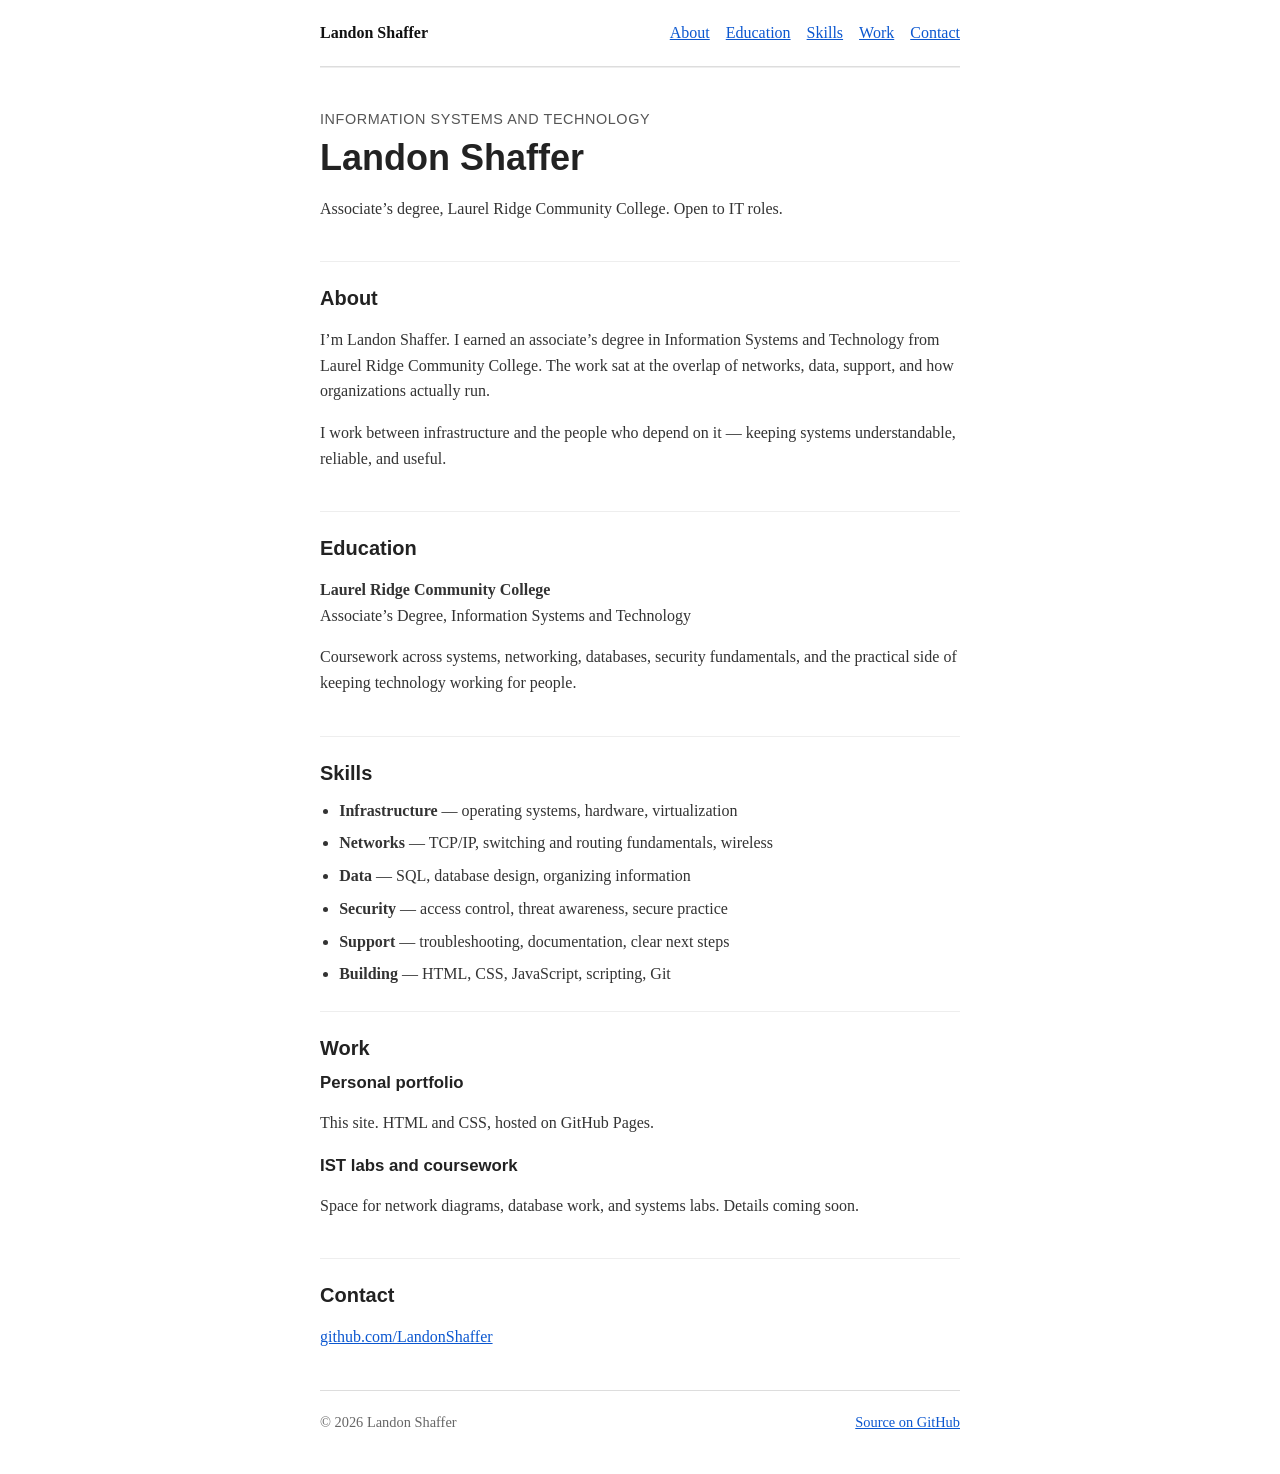
==== commit 8abec2f8: "Replace the effects-heavy site with a simple static page. Co-authored-by: Cursor <cursoragent@cursor" ====
--- a/index.html
+++ b/index.html
@@ -8,381 +8,95 @@
       name="description"
       content="Portfolio of Landon Shaffer, Information Systems and Technology graduate from Laurel Ridge Community College."
     />
-    <meta name="theme-color" content="#04131c" />
-    <meta property="og:title" content="Landon Shaffer — Portfolio" />
-    <meta
-      property="og:description"
-      content="Information Systems and Technology. Associate's degree, Laurel Ridge Community College."
-    />
-    <meta property="og:type" content="website" />
-    <meta name="twitter:card" content="summary" />
+    <meta name="theme-color" content="#ffffff" />
     <link rel="icon" href="favicon.svg" type="image/svg+xml" />
-    <link rel="preconnect" href="https://fonts.googleapis.com" />
-    <link rel="preconnect" href="https://fonts.gstatic.com" crossorigin />
-    <link
-      href="https://fonts.googleapis.com/css2?family=IBM+Plex+Mono:wght@400;500&family=Syne:wght@500;700;800&family=Manrope:wght@400;500;600;700&display=swap"
-      rel="stylesheet"
-    />
-    <link rel="stylesheet" href="css/styles.css?v=4" />
-    <noscript>
-      <style>
-        .reveal { opacity: 1; transform: none; }
-        .boot { display: none !important; }
-        body { overflow: auto; }
-      </style>
-    </noscript>
+    <link rel="stylesheet" href="css/styles.css?v=5" />
   </head>
-  <body class="is-booting">
-    <div class="boot" id="boot">
-      <div class="boot__inner">
-        <p class="boot__mark">LS</p>
-        <p class="boot__line" id="boot-line">Establishing session</p>
-        <div class="boot__bar" aria-hidden="true"><span></span></div>
-        <button class="boot__skip" id="boot-skip" type="button">Skip intro</button>
-      </div>
-    </div>
-
-    <div class="atmosphere" aria-hidden="true">
-      <span class="orb orb--a"></span>
-      <span class="orb orb--b"></span>
-      <span class="orb orb--c"></span>
-      <span class="grain"></span>
-    </div>
-    <div class="spotlight" aria-hidden="true"></div>
-    <div class="progress" aria-hidden="true"><span class="progress__bar"></span></div>
-    <div class="cursor" aria-hidden="true">
-      <span class="cursor__ring"></span>
-      <span class="cursor__dot"></span>
-    </div>
-
-    <a class="skip-link" href="#main">Skip to content</a>
-
-    <nav class="rail" aria-label="Page sections">
-      <a href="#top" data-rail="top" aria-label="Intro"></a>
-      <a href="#about" data-rail="about" aria-label="About"></a>
-      <a href="#education" data-rail="education" aria-label="Education"></a>
-      <a href="#skills" data-rail="skills" aria-label="Skills"></a>
-      <a href="#work" data-rail="work" aria-label="Work"></a>
-      <a href="#contact" data-rail="contact" aria-label="Contact"></a>
-    </nav>
-
-    <header class="site-header" id="top">
-      <a class="mark" href="#top" aria-label="Landon Shaffer, home">
-        <span class="mark__box">LS</span>
-        <span class="mark__name">Landon Shaffer</span>
-      </a>
-
-      <button
-        class="nav-toggle"
-        type="button"
-        aria-expanded="false"
-        aria-controls="site-nav"
-        aria-label="Open menu"
-      >
-        <span class="nav-toggle__bars" aria-hidden="true"></span>
-      </button>
-
-      <nav class="site-nav" id="site-nav" aria-label="Primary">
+  <body>
+    <header>
+      <a class="logo" href="#top">Landon Shaffer</a>
+      <nav>
         <a href="#about">About</a>
         <a href="#education">Education</a>
         <a href="#skills">Skills</a>
         <a href="#work">Work</a>
         <a href="#contact">Contact</a>
       </nav>
-
-      <p class="clock" aria-live="off">
-        <span class="clock__label">Local</span>
-        <time id="clock" datetime="">--:--:--</time>
-      </p>
     </header>
 
-    <main id="main">
-      <section class="hero" aria-labelledby="hero-title">
-        <p class="hero__watermark" aria-hidden="true">IST</p>
-        <div class="hero__copy">
-          <p class="kicker">
-            <span class="kicker__index">01 / Intro</span>
-            <span class="status">
-              <span class="status__dot" aria-hidden="true"></span>
-              Open to IT roles
-            </span>
-          </p>
-
-          <h1 id="hero-title" class="hero__title">
-            <span class="hero__line"><span>Landon</span></span>
-            <span class="hero__line"><span>Shaffer</span></span>
-          </h1>
-
-          <div class="hero__meta">
-            <p class="hero__role">
-              Information Systems<br />
-              &amp; Technology
-            </p>
-            <p class="hero__school">
-              Associate’s degree<br />
-              Laurel Ridge Community College
-            </p>
-          </div>
-
-          <p class="hero__lede">
-            I work between infrastructure and the people who depend on it —
-            keeping systems understandable, reliable, and useful.
-          </p>
-
-          <div class="hero__actions">
-            <a class="btn btn--primary magnetic" href="#work">See the work</a>
-            <a class="btn btn--ghost magnetic" href="#contact">Get in touch</a>
-          </div>
-        </div>
-
-        <aside class="hero__stage" aria-hidden="true">
-          <div class="scan"></div>
-          <div class="hud">
-            <p><span>Host</span> landon.shaffer</p>
-            <p><span>Mesh</span> 5 nodes · 6 edges</p>
-            <p><span>Link</span> github.com/LandonShaffer</p>
-          </div>
-          <div class="mesh">
-            <canvas id="mesh"></canvas>
-            <svg class="constellation mesh__fallback" viewBox="0 0 420 420" fill="none">
-              <g class="constellation__links" stroke="#d4b06a" stroke-opacity="0.45">
-                <path d="M210 78 L112 168" />
-                <path d="M210 78 L308 168" />
-                <path d="M112 168 L210 248" />
-                <path d="M308 168 L210 248" />
-                <path d="M112 168 L308 168" />
-                <path d="M210 248 L210 332" />
-              </g>
-              <g class="constellation__nodes">
-                <g transform="translate(210 78)">
-                  <circle r="6" fill="#d4b06a" />
-                  <text y="-18">Systems</text>
-                </g>
-                <g transform="translate(112 168)">
-                  <circle r="6" fill="#d4b06a" />
-                  <text y="-18">Networks</text>
-                </g>
-                <g transform="translate(308 168)">
-                  <circle r="6" fill="#d4b06a" />
-                  <text y="-18">Data</text>
-                </g>
-                <g transform="translate(210 248)">
-                  <circle r="6" fill="#d4b06a" />
-                  <text y="-18">Security</text>
-                </g>
-                <g transform="translate(210 332)">
-                  <circle r="6" fill="#86a07a" />
-                  <text y="28">Support</text>
-                </g>
-              </g>
-            </svg>
-          </div>
-        </aside>
+    <main id="top">
+      <section class="hero">
+        <p>Information Systems and Technology</p>
+        <h1>Landon Shaffer</h1>
+        <p>
+          Associate’s degree, Laurel Ridge Community College. Open to IT roles.
+        </p>
       </section>
 
-      <div class="ticker" aria-hidden="true">
-        <div class="ticker__track">
-          <span>Systems</span><span>Networks</span><span>Databases</span><span>Security</span
-          ><span>Support</span><span>Scripting</span><span>Documentation</span>
-          <span>Systems</span><span>Networks</span><span>Databases</span><span>Security</span
-          ><span>Support</span><span>Scripting</span><span>Documentation</span>
-        </div>
-      </div>
-
-      <section class="section reveal" id="about" aria-labelledby="about-title">
-        <header class="section__head">
-          <p class="kicker"><span class="kicker__index">02 / About</span></p>
-          <h2 id="about-title">A systems person, not just a résumé line.</h2>
-        </header>
-
-        <div class="about-grid">
-          <div class="prose">
-            <p>
-              I’m Landon Shaffer. I earned an associate’s degree in Information
-              Systems and Technology from Laurel Ridge Community College, where
-              the work sat at the overlap of networks, data, support, and how
-              organizations actually run.
-            </p>
-            <p>
-              This site is a live node — a place to collect labs, projects, and
-              whatever comes next. If something here is a placeholder, that’s on
-              purpose. I’d rather ship a real page than wait for a perfect one.
-            </p>
-          </div>
-          <ul class="stat-list">
-            <li>
-              <span>01</span>
-              <strong>Associate’s</strong>
-              Information Systems and Technology
-            </li>
-            <li>
-              <span>02</span>
-              <strong>Laurel Ridge</strong>
-              Community College
-            </li>
-            <li>
-              <span>03</span>
-              <strong>Focus</strong>
-              Infrastructure, people, and uptime
-            </li>
-          </ul>
-        </div>
+      <section id="about">
+        <h2>About</h2>
+        <p>
+          I’m Landon Shaffer. I earned an associate’s degree in Information
+          Systems and Technology from Laurel Ridge Community College. The work
+          sat at the overlap of networks, data, support, and how organizations
+          actually run.
+        </p>
+        <p>
+          I work between infrastructure and the people who depend on it —
+          keeping systems understandable, reliable, and useful.
+        </p>
       </section>
 
-      <section class="section reveal" id="education" aria-labelledby="education-title">
-        <header class="section__head">
-          <p class="kicker"><span class="kicker__index">03 / Education</span></p>
-          <h2 id="education-title">Where the foundation was built.</h2>
-        </header>
+      <section id="education">
+        <h2>Education</h2>
+        <p>
+          <strong>Laurel Ridge Community College</strong><br />
+          Associate’s Degree, Information Systems and Technology
+        </p>
+        <p>
+          Coursework across systems, networking, databases, security
+          fundamentals, and the practical side of keeping technology working
+          for people.
+        </p>
+      </section>
 
-        <article class="credential tilt">
-          <div class="credential__mark" aria-hidden="true">
-            <span>LR</span>
-          </div>
-          <div class="credential__body">
-            <p class="credential__school">Laurel Ridge Community College</p>
-            <h3 class="credential__degree">
-              Associate’s Degree, Information Systems and Technology
-            </h3>
-            <p class="credential__note">
-              Coursework across systems, networking, databases, security
-              fundamentals, and the practical side of keeping technology
-              working for people.
-            </p>
-          </div>
-          <p class="credential__tag">Associate’s · IST</p>
+      <section id="skills">
+        <h2>Skills</h2>
+        <ul>
+          <li><strong>Infrastructure</strong> — operating systems, hardware, virtualization</li>
+          <li><strong>Networks</strong> — TCP/IP, switching and routing fundamentals, wireless</li>
+          <li><strong>Data</strong> — SQL, database design, organizing information</li>
+          <li><strong>Security</strong> — access control, threat awareness, secure practice</li>
+          <li><strong>Support</strong> — troubleshooting, documentation, clear next steps</li>
+          <li><strong>Building</strong> — HTML, CSS, JavaScript, scripting, Git</li>
+        </ul>
+      </section>
+
+      <section id="work">
+        <h2>Work</h2>
+        <article>
+          <h3>Personal portfolio</h3>
+          <p>This site. HTML and CSS, hosted on GitHub Pages.</p>
+        </article>
+        <article>
+          <h3>IST labs and coursework</h3>
+          <p>Space for network diagrams, database work, and systems labs. Details coming soon.</p>
         </article>
       </section>
 
-      <section class="section reveal" id="skills" aria-labelledby="skills-title">
-        <header class="section__head">
-          <p class="kicker"><span class="kicker__index">04 / Toolkit</span></p>
-          <h2 id="skills-title">What I can sit down and work on.</h2>
-        </header>
-
-        <ul class="skill-grid">
-          <li class="tilt">
-            <span>01</span>
-            <h3>Infrastructure</h3>
-            <p>Operating systems, hardware, virtualization, and keeping machines healthy.</p>
-          </li>
-          <li class="tilt">
-            <span>02</span>
-            <h3>Networks</h3>
-            <p>TCP/IP, switching and routing fundamentals, wireless, and basic diagnostics.</p>
-          </li>
-          <li class="tilt">
-            <span>03</span>
-            <h3>Data</h3>
-            <p>SQL, database design, and organizing information so it can actually be used.</p>
-          </li>
-          <li class="tilt">
-            <span>04</span>
-            <h3>Security</h3>
-            <p>Access control, threat awareness, and secure day-to-day practice.</p>
-          </li>
-          <li class="tilt">
-            <span>05</span>
-            <h3>Support</h3>
-            <p>Troubleshooting, documentation, and translating technical problems into clear steps.</p>
-          </li>
-          <li class="tilt">
-            <span>06</span>
-            <h3>Building</h3>
-            <p>HTML, CSS, JavaScript, scripting, and version control — including this site.</p>
-          </li>
-        </ul>
-      </section>
-
-      <section class="section reveal" id="work" aria-labelledby="work-title">
-        <header class="section__head">
-          <p class="kicker"><span class="kicker__index">05 / Work</span></p>
-          <h2 id="work-title">Projects, starting with this one.</h2>
-        </header>
-
-        <div class="work-grid">
-          <article class="work-card work-card--live tilt">
-            <div class="work-card__preview" aria-hidden="true">
-              <span class="work-card__dots"></span>
-              <span class="work-card__screen">
-                <b>LS</b>
-                <i></i>
-              </span>
-            </div>
-            <p class="work-card__status">Live</p>
-            <h3>Personal portfolio</h3>
-            <p>
-              A static site for GitHub Pages. No build step — HTML, CSS, and a
-              little JavaScript — so it is easy to host, fork, and iterate.
-            </p>
-            <p class="work-card__stack">HTML · CSS · JavaScript · GitHub Pages</p>
-            <a
-              class="work-card__link"
-              href="https://landonshaffer.github.io/Portfolio/"
-              target="_blank"
-              rel="noopener noreferrer"
-              >Open live site</a
-            >
-          </article>
-
-          <article class="work-card tilt">
-            <p class="work-card__status">Next up</p>
-            <h3>IST labs &amp; coursework</h3>
-            <p>
-              Space for network diagrams, database work, and systems labs from
-              the Laurel Ridge program. Ready to fill with real artifacts.
-            </p>
-            <p class="work-card__stack">Networking · SQL · Systems</p>
-          </article>
-
-          <article class="work-card work-card--empty tilt">
-            <p class="work-card__status">Open slot</p>
-            <h3>Your next project</h3>
-            <p>
-              Drop in a help-desk writeup, a home lab, a script, or a class
-              capstone. This card is waiting on you.
-            </p>
-            <p class="work-card__stack">TBD</p>
-          </article>
-        </div>
-      </section>
-
-      <section class="section section--contact reveal" id="contact" aria-labelledby="contact-title">
-        <p class="contact-ghost" aria-hidden="true">Signal</p>
-        <header class="section__head">
-          <p class="kicker"><span class="kicker__index">06 / Contact</span></p>
-          <h2 id="contact-title">Let’s talk.</h2>
-        </header>
-
-        <p class="prose">
-          Best way to reach me right now is GitHub. If you want this page to
-          include an email or LinkedIn, that’s an easy next pass.
+      <section id="contact">
+        <h2>Contact</h2>
+        <p>
+          <a href="https://github.com/LandonShaffer">github.com/LandonShaffer</a>
         </p>
-
-        <a
-          class="contact-link magnetic"
-          href="https://github.com/LandonShaffer"
-          target="_blank"
-          rel="noopener noreferrer"
-        >
-          github.com/LandonShaffer
-        </a>
       </section>
     </main>
 
-    <footer class="site-footer">
-      <p>© <span id="year"></span> Landon Shaffer</p>
-      <p class="site-footer__meta">
-        <span id="scroll-readout">000%</span>
-        · build 4 · teal mesh
-      </p>
+    <footer>
+      <p>© 2026 Landon Shaffer</p>
       <p>
-        <a href="https://github.com/LandonShaffer/Portfolio" target="_blank" rel="noopener noreferrer"
-          >Source on GitHub</a
-        >
+        <a href="https://github.com/LandonShaffer/Portfolio">Source on GitHub</a>
       </p>
     </footer>
-
-    <script src="js/main.js?v=4"></script>
   </body>
 </html>
--- a/css/styles.css
+++ b/css/styles.css
@@ -1,26 +1,4 @@
-:root {
-  --bg: #04131c;
-  --bg-raised: #0b2230;
-  --ink: #eef8ff;
-  --ink-muted: #9cb6c6;
-  --brass: #3ee0c5;
-  --brass-deep: #1f8f86;
-  --sage: #ff7a59;
-  --line: rgba(238, 248, 255, 0.1);
-  --line-strong: rgba(238, 248, 255, 0.22);
-  --display: "Syne", "Arial Black", sans-serif;
-  --sans: "Manrope", system-ui, sans-serif;
-  --mono: "IBM Plex Mono", ui-monospace, monospace;
-  --wrap: 74rem;
-  --gutter: clamp(1.15rem, 4vw, 2.5rem);
-  --radius: 1.25rem;
-  --mx: 50%;
-  --my: 18%;
-}
-
-*,
-*::before,
-*::after {
+* {
   box-sizing: border-box;
 }
 
@@ -30,1340 +8,117 @@
 
 body {
   margin: 0;
-  min-height: 100vh;
-  overflow-x: hidden;
-  color: var(--ink);
-  background: var(--bg);
-  font-family: var(--sans);
-  font-weight: 400;
-  line-height: 1.55;
-  letter-spacing: 0.01em;
+  color: #222;
+  background: #fff;
+  font-family: Georgia, "Times New Roman", serif;
+  line-height: 1.6;
 }
 
-body.is-booting {
-  overflow: hidden;
+header,
+main,
+footer {
+  width: min(100% - 2rem, 40rem);
+  margin-inline: auto;
 }
 
-body.has-cursor,
-body.has-cursor a,
-body.has-cursor button {
-  cursor: none;
+header {
+  display: flex;
+  flex-wrap: wrap;
+  align-items: baseline;
+  justify-content: space-between;
+  gap: 0.75rem 1.5rem;
+  padding: 1.25rem 0;
+  border-bottom: 1px solid #ddd;
 }
 
-::-webkit-scrollbar {
-  width: 10px;
+.logo {
+  color: #111;
+  font-weight: 700;
+  text-decoration: none;
 }
 
-::-webkit-scrollbar-track {
-  background: var(--bg);
+nav {
+  display: flex;
+  flex-wrap: wrap;
+  gap: 0.75rem 1rem;
 }
 
-::-webkit-scrollbar-thumb {
-  background: color-mix(in srgb, var(--brass) 55%, #2a2618);
-  border-radius: 99px;
+nav a,
+footer a,
+#contact a {
+  color: #0b57d0;
 }
 
-::selection {
-  background: color-mix(in srgb, var(--brass) 70%, #04131c);
-  color: #04131c;
+h1,
+h2,
+h3 {
+  font-family: Arial, Helvetica, sans-serif;
+  line-height: 1.25;
 }
 
-img,
-svg {
-  display: block;
-  max-width: 100%;
+h1 {
+  margin: 0.25rem 0 0.75rem;
+  font-size: 2.25rem;
 }
 
-a {
-  color: var(--brass);
-  text-decoration-thickness: 1px;
-  text-underline-offset: 0.22em;
+h2 {
+  margin: 0 0 0.75rem;
+  font-size: 1.25rem;
 }
 
-a:hover {
-  color: var(--ink);
+h3 {
+  margin: 0 0 0.35rem;
+  font-size: 1.05rem;
 }
 
-:focus-visible {
-  outline: 2px solid var(--brass);
-  outline-offset: 3px;
+.hero {
+  padding: 2.5rem 0 1.5rem;
 }
 
-.atmosphere,
-.spotlight,
-.grain,
-.progress {
-  pointer-events: none;
-}
-
-.atmosphere {
-  position: fixed;
-  inset: 0;
-  z-index: -2;
-  overflow: hidden;
-}
-
-.orb {
-  position: absolute;
-  border-radius: 50%;
-  filter: blur(70px);
-  opacity: 0.55;
-  animation: drift 22s ease-in-out infinite;
-}
-
-.orb--a {
-  width: 28rem;
-  height: 28rem;
-  top: -8rem;
-  left: -6rem;
-  background: radial-gradient(circle, rgba(62, 224, 197, 0.28), transparent 68%);
-}
-
-.orb--b {
-  width: 24rem;
-  height: 24rem;
-  right: -4rem;
-  bottom: 8%;
-  background: radial-gradient(circle, rgba(255, 122, 89, 0.2), transparent 70%);
-  animation-delay: -8s;
-}
-
-.orb--c {
-  width: 16rem;
-  height: 16rem;
-  top: 42%;
-  left: 46%;
-  background: radial-gradient(circle, rgba(62, 224, 197, 0.1), transparent 70%);
-  animation-delay: -14s;
-}
-
-.boot {
-  position: fixed;
-  inset: 0;
-  z-index: 40;
-  display: grid;
-  place-items: center;
-  background: #021018;
-  transition: opacity 0.7s ease, visibility 0.7s ease;
-}
-
-.boot.is-done {
-  opacity: 0;
-  visibility: hidden;
-  pointer-events: none;
-}
-
-.boot__inner {
-  display: grid;
-  justify-items: center;
-  gap: 1rem;
-  text-align: center;
-}
-
-.boot__mark {
-  display: grid;
-  place-items: center;
-  width: 4.2rem;
-  height: 4.2rem;
+.hero p:first-child {
   margin: 0;
-  border: 1px solid var(--brass);
-  color: var(--brass);
-  font-family: var(--mono);
-  letter-spacing: 0.18em;
-  box-shadow: 0 0 40px rgba(62, 224, 197, 0.2);
-}
-
-.boot__line {
-  min-height: 1.4em;
-  margin: 0;
-  color: var(--ink-muted);
-  font-family: var(--mono);
-  font-size: 0.78rem;
-  letter-spacing: 0.18em;
+  color: #555;
+  font-family: Arial, Helvetica, sans-serif;
+  font-size: 0.9rem;
+  letter-spacing: 0.04em;
   text-transform: uppercase;
 }
 
-.boot__bar {
-  width: 12rem;
-  height: 2px;
-  overflow: hidden;
-  background: var(--line);
+section {
+  padding: 1.5rem 0;
+  border-top: 1px solid #eee;
 }
 
-.boot__bar span {
-  display: block;
-  width: 40%;
-  height: 100%;
-  background: var(--brass);
-  animation: load 1.1s ease-in-out infinite;
+p,
+li {
+  color: #333;
 }
 
-.boot__skip {
-  margin-top: 0.6rem;
-  padding: 0;
-  border: 0;
-  background: none;
-  color: var(--ink-muted);
-  font-family: var(--mono);
-  font-size: 0.72rem;
-  letter-spacing: 0.12em;
-  text-transform: uppercase;
-  text-decoration: underline;
-  text-underline-offset: 0.25em;
+ul {
+  margin: 0;
+  padding-left: 1.2rem;
 }
 
-.cursor {
-  position: fixed;
-  top: 0;
-  left: 0;
-  z-index: 50;
-  display: none;
-  pointer-events: none;
-  mix-blend-mode: difference;
+li + li {
+  margin-top: 0.45rem;
 }
 
-@media (pointer: fine) and (hover: hover) {
-  .cursor {
-    display: block;
-  }
+article + article {
+  margin-top: 1.25rem;
 }
 
-.cursor__ring,
-.cursor__dot {
-  position: absolute;
-  top: 0;
-  left: 0;
-  border-radius: 50%;
-  transform: translate(-50%, -50%);
-}
-
-.cursor__ring {
-  width: 2.35rem;
-  height: 2.35rem;
-  border: 1px solid #fff;
-  transition: width 0.18s ease, height 0.18s ease, opacity 0.18s ease;
-}
-
-.cursor.is-down .cursor__ring,
-.cursor.is-link .cursor__ring {
-  width: 3.1rem;
-  height: 3.1rem;
-}
-
-.cursor__dot {
-  width: 5px;
-  height: 5px;
-  background: #fff;
-}
-
-.rail {
-  display: none;
-  position: fixed;
-  top: 50%;
-  right: 1.15rem;
-  z-index: 9;
-  flex-direction: column;
-  gap: 0.7rem;
-  transform: translateY(-50%);
-}
-
-.rail a {
-  width: 9px;
-  height: 9px;
-  border: 1px solid var(--brass);
-  border-radius: 99px;
-  background: transparent;
-  opacity: 0.55;
-  transition: height 0.2s ease, opacity 0.2s ease, background 0.2s ease;
-}
-
-.rail a.is-active {
-  height: 1.55rem;
-  background: var(--brass);
-  opacity: 1;
-}
-
-.grain {
-  position: absolute;
-  inset: 0;
-  opacity: 0.14;
-  mix-blend-mode: overlay;
-  background-image: url("data:image/svg+xml,%3Csvg xmlns='http://www.w3.org/2000/svg' width='180' height='180'%3E%3Cfilter id='n'%3E%3CfeTurbulence type='fractalNoise' baseFrequency='.85' numOctaves='4' stitchTiles='stitch'/%3E%3C/filter%3E%3Crect width='180' height='180' filter='url(%23n)' opacity='.55'/%3E%3C/svg%3E");
-}
-
-.spotlight {
-  position: fixed;
-  inset: 0;
-  z-index: -1;
-  background: radial-gradient(
-    34rem circle at var(--mx) var(--my),
-    rgba(62, 224, 197, 0.14),
-    transparent 42%
-  );
-}
-
-.progress {
-  position: fixed;
-  top: 0;
-  left: 0;
-  z-index: 20;
-  width: 100%;
-  height: 2px;
-}
-
-.progress__bar {
-  display: block;
-  width: var(--scroll, 0%);
-  height: 100%;
-  background: linear-gradient(90deg, var(--brass), var(--sage));
-}
-
-.skip-link {
-  position: absolute;
-  left: 1rem;
-  top: -4rem;
-  z-index: 45;
-  padding: 0.6rem 0.9rem;
-  background: var(--brass);
-  color: var(--bg);
-  font-weight: 600;
-}
-
-.skip-link:focus {
-  top: 1rem;
-}
-
-.site-header {
-  position: sticky;
-  top: 0;
-  z-index: 10;
-  display: flex;
-  align-items: center;
-  gap: 1rem;
-  min-height: 4.4rem;
-  padding: 0.75rem var(--gutter);
-  border-bottom: 1px solid transparent;
-  background: color-mix(in srgb, var(--bg) 72%, transparent);
-  backdrop-filter: blur(18px) saturate(1.2);
-}
-
-.site-header.is-scrolled {
-  border-bottom-color: var(--line);
-}
-
-.mark {
-  display: flex;
-  align-items: center;
-  gap: 0.8rem;
-  margin-right: auto;
-  color: var(--ink);
-  text-decoration: none;
-}
-
-.mark:hover {
-  color: var(--ink);
-}
-
-.mark__box {
-  display: grid;
-  place-items: center;
-  width: 2.4rem;
-  height: 2.4rem;
-  border: 1px solid var(--brass);
-  color: #04131c;
-  background: var(--brass);
-  box-shadow: 0 0 0 4px rgba(62, 224, 197, 0.16);
-  font-family: var(--mono);
-  font-size: 0.78rem;
-  font-weight: 500;
-  letter-spacing: 0.08em;
-}
-
-.mark__name {
-  font-size: 0.92rem;
-  font-weight: 500;
-  letter-spacing: 0.04em;
-}
-
-.nav-toggle {
-  display: none;
-  width: 2.6rem;
-  height: 2.6rem;
-  padding: 0;
-  border: 1px solid var(--line-strong);
-  background: transparent;
-  cursor: pointer;
-}
-
-.nav-toggle__bars,
-.nav-toggle__bars::before,
-.nav-toggle__bars::after {
-  display: block;
-  width: 1.1rem;
-  height: 1.5px;
-  margin: 0 auto;
-  background: var(--ink);
-  transition: transform 0.2s ease, opacity 0.2s ease;
-}
-
-.nav-toggle__bars {
-  position: relative;
-}
-
-.nav-toggle__bars::before,
-.nav-toggle__bars::after {
-  content: "";
-  position: absolute;
-  left: 0;
-}
-
-.nav-toggle__bars::before {
-  top: -6px;
-}
-
-.nav-toggle__bars::after {
-  top: 6px;
-}
-
-.site-header.is-open .nav-toggle__bars {
-  background: transparent;
-}
-
-.site-header.is-open .nav-toggle__bars::before {
-  top: 0;
-  transform: rotate(45deg);
-}
-
-.site-header.is-open .nav-toggle__bars::after {
-  top: 0;
-  transform: rotate(-45deg);
-}
-
-.site-nav {
+footer {
   display: flex;
   flex-wrap: wrap;
-  gap: 0.2rem 0.15rem;
-}
-
-.site-nav a {
-  position: relative;
-  padding: 0.35rem 0.7rem;
-  color: var(--ink-muted);
-  text-decoration: none;
+  justify-content: space-between;
+  gap: 0.5rem 1rem;
+  padding: 1.25rem 0 2.5rem;
+  border-top: 1px solid #ddd;
+  color: #666;
   font-size: 0.9rem;
 }
 
-.site-nav a::after {
-  content: "";
-  position: absolute;
-  right: 0.7rem;
-  bottom: 0.15rem;
-  left: 0.7rem;
-  height: 1px;
-  background: var(--brass);
-  transform: scaleX(0);
-  transform-origin: left;
-  transition: transform 0.22s ease;
+footer p {
+  margin: 0;
+  color: #666;
 }
-
-.site-nav a:hover,
-.site-nav a.is-active {
-  color: var(--ink);
-}
-
-.site-nav a:hover::after,
-.site-nav a.is-active::after {
-  transform: scaleX(1);
-}
-
-.clock {
-  display: none;
-  margin: 0;
-  color: var(--ink-muted);
-  font-family: var(--mono);
-  font-size: 0.72rem;
-  letter-spacing: 0.08em;
-  text-transform: uppercase;
-}
-
-.clock__label {
-  margin-right: 0.55rem;
-  color: var(--brass);
-}
-
-.hero,
-.section,
-.site-footer {
-  width: min(100%, var(--wrap));
-  margin-inline: auto;
-  padding-inline: var(--gutter);
-}
-
-.hero {
-  position: relative;
-  display: grid;
-  gap: 2.5rem;
-  padding-top: clamp(2.4rem, 6vw, 4.8rem);
-  padding-bottom: clamp(2.8rem, 7vw, 5.2rem);
-}
-
-.hero__watermark {
-  position: absolute;
-  right: -2%;
-  top: -6%;
-  z-index: 0;
-  margin: 0;
-  color: color-mix(in srgb, var(--brass) 16%, transparent);
-  font-family: var(--display);
-  font-size: clamp(9rem, 32vw, 24rem);
-  font-weight: 800;
-  line-height: 0.72;
-  letter-spacing: -0.08em;
-  pointer-events: none;
-  user-select: none;
-}
-
-.hero__copy,
-.hero__stage {
-  position: relative;
-  z-index: 1;
-}
-
-.hero__copy {
-  min-width: 0;
-}
-
-.kicker {
-  display: flex;
-  flex-wrap: wrap;
-  align-items: center;
-  justify-content: space-between;
-  gap: 0.75rem 1.5rem;
-  margin: 0 0 1.35rem;
-}
-
-.kicker__index {
-  color: var(--brass);
-  font-family: var(--mono);
-  font-size: 0.76rem;
-  letter-spacing: 0.16em;
-  text-transform: uppercase;
-}
-
-.status {
-  display: inline-flex;
-  align-items: center;
-  gap: 0.5rem;
-  padding: 0.35rem 0.7rem;
-  border: 1px solid color-mix(in srgb, var(--sage) 40%, transparent);
-  border-radius: 999px;
-  background: color-mix(in srgb, var(--sage) 10%, transparent);
-  color: var(--sage);
-  font-family: var(--mono);
-  font-size: 0.7rem;
-  letter-spacing: 0.1em;
-  text-transform: uppercase;
-}
-
-.status__dot {
-  width: 0.48rem;
-  height: 0.48rem;
-  border-radius: 50%;
-  background: var(--sage);
-  box-shadow: 0 0 0 4px rgba(255, 122, 89, 0.16);
-  animation: pulse 2.4s ease-in-out infinite;
-}
-
-.hero__title {
-  margin: 0;
-  font-family: var(--display);
-  font-size: clamp(3.5rem, 12vw, 8.1rem);
-  font-weight: 500;
-  font-optical-sizing: auto;
-  line-height: 0.86;
-  letter-spacing: -0.04em;
-}
-
-.hero__line {
-  display: block;
-  overflow: hidden;
-}
-
-.hero__line span {
-  display: block;
-  animation: rise 1s cubic-bezier(0.16, 1, 0.3, 1) both;
-}
-
-.hero__line:last-child span {
-  color: var(--brass);
-  animation-delay: 0.12s;
-}
-
-.hero__meta {
-  display: grid;
-  gap: 1rem;
-  margin: 2rem 0 1.35rem;
-  max-width: 40rem;
-  color: var(--ink-muted);
-  font-size: 1.05rem;
-}
-
-.hero__role {
-  margin: 0;
-  color: var(--ink);
-  font-weight: 500;
-}
-
-.hero__school,
-.hero__lede {
-  margin: 0;
-}
-
-.hero__lede {
-  max-width: 36rem;
-  color: var(--ink-muted);
-  font-size: 1.12rem;
-}
-
-.hero__actions {
-  display: flex;
-  flex-wrap: wrap;
-  gap: 0.75rem;
-  margin-top: 2rem;
-}
-
-.hero__stage {
-  position: relative;
-  isolation: isolate;
-  overflow: hidden;
-  min-height: 22rem;
-  padding: 1.1rem;
-  border: 1px solid var(--line);
-  border-radius: calc(var(--radius) + 0.35rem);
-  background:
-    linear-gradient(180deg, rgba(238, 248, 255, 0.03), transparent 40%),
-    color-mix(in srgb, var(--bg-raised) 82%, transparent);
-  box-shadow:
-    inset 0 1px 0 rgba(238, 248, 255, 0.06),
-    0 24px 60px rgba(0, 0, 0, 0.28);
-}
-
-.scan {
-  position: absolute;
-  inset: 0;
-  z-index: 2;
-  pointer-events: none;
-  background: linear-gradient(
-    180deg,
-    transparent 0%,
-    rgba(62, 224, 197, 0.09) 48%,
-    transparent 52%
-  );
-  background-size: 100% 220%;
-  animation: scan 7s linear infinite;
-}
-
-.mesh {
-  position: relative;
-  height: 18.5rem;
-}
-
-.mesh canvas {
-  display: block;
-  width: 100%;
-  height: 100%;
-}
-
-.mesh.has-canvas .mesh__fallback {
-  display: none;
-}
-
-.hud {
-  display: grid;
-  gap: 0.35rem;
-  margin-bottom: 0.4rem;
-  color: var(--ink-muted);
-  font-family: var(--mono);
-  font-size: 0.68rem;
-  letter-spacing: 0.08em;
-  text-transform: uppercase;
-}
-
-.hud p {
-  display: flex;
-  justify-content: space-between;
-  gap: 1rem;
-  margin: 0;
-}
-
-.hud span {
-  color: var(--brass);
-}
-
-.constellation {
-  width: min(100%, 26rem);
-  margin: 0 auto;
-}
-
-.constellation__links path {
-  stroke-dasharray: 8 10;
-  animation: dash 18s linear infinite;
-}
-
-.constellation text {
-  fill: var(--ink-muted);
-  font-family: var(--mono);
-  font-size: 11px;
-  letter-spacing: 0.14em;
-  text-anchor: middle;
-  text-transform: uppercase;
-}
-
-.constellation .glow {
-  animation: breathe 3.6s ease-in-out infinite;
-}
-
-.constellation__nodes > g:nth-child(2) .glow {
-  animation-delay: 0.4s;
-}
-
-.constellation__nodes > g:nth-child(3) .glow {
-  animation-delay: 0.8s;
-}
-
-.constellation__nodes > g:nth-child(4) .glow {
-  animation-delay: 1.2s;
-}
-
-.constellation__nodes > g:nth-child(5) .glow {
-  animation-delay: 1.6s;
-}
-
-.btn {
-  display: inline-flex;
-  align-items: center;
-  justify-content: center;
-  min-height: 3.05rem;
-  padding: 0.7rem 1.25rem;
-  border: 1px solid transparent;
-  border-radius: 999px;
-  font-family: var(--sans);
-  font-size: 0.95rem;
-  font-weight: 500;
-  text-decoration: none;
-  transition: transform 0.18s ease, background 0.18s ease, color 0.18s ease, border-color 0.18s ease, box-shadow 0.18s ease;
-}
-
-.btn--primary {
-  background: linear-gradient(180deg, #8ff8e6, var(--brass));
-  color: #04131c;
-  box-shadow: 0 10px 30px rgba(62, 224, 197, 0.28);
-}
-
-.btn--primary:hover {
-  transform: translateY(-2px);
-  background: var(--ink);
-  color: #04131c;
-}
-
-.btn--ghost {
-  border-color: var(--line-strong);
-  color: var(--ink);
-  background: color-mix(in srgb, var(--bg-raised) 50%, transparent);
-}
-
-.btn--ghost:hover {
-  border-color: var(--brass);
-  color: var(--brass);
-}
-
-.ticker {
-  overflow: hidden;
-  border-block: 1px solid var(--line);
-  background: color-mix(in srgb, var(--bg-raised) 55%, transparent);
-}
-
-.ticker__track {
-  display: flex;
-  width: max-content;
-  gap: 2.4rem;
-  padding: 0.85rem 0;
-  color: var(--ink-muted);
-  font-family: var(--mono);
-  font-size: 0.72rem;
-  letter-spacing: 0.22em;
-  text-transform: uppercase;
-  animation: marquee 28s linear infinite;
-}
-
-.ticker__track span::before {
-  content: "◆";
-  margin-right: 2.4rem;
-  color: var(--brass);
-}
-
-.section {
-  padding-block: clamp(3.4rem, 8vw, 5.6rem);
-  border-bottom: 1px solid var(--line);
-}
-
-.section__head {
-  max-width: 38rem;
-  margin-bottom: 2rem;
-}
-
-.section__head h2,
-.credential__degree,
-.skill-grid h3,
-.work-card h3 {
-  margin: 0;
-  font-family: var(--display);
-  font-weight: 500;
-  letter-spacing: -0.02em;
-}
-
-.section__head h2 {
-  font-size: clamp(1.85rem, 4vw, 2.85rem);
-  line-height: 1.15;
-}
-
-.prose {
-  max-width: 40rem;
-  color: var(--ink-muted);
-  font-size: 1.05rem;
-}
-
-.prose p {
-  margin: 0 0 1rem;
-}
-
-.prose p:last-child {
-  margin-bottom: 0;
-}
-
-.about-grid,
-.skill-grid,
-.work-grid {
-  display: grid;
-  gap: 1rem;
-}
-
-.stat-list {
-  display: grid;
-  gap: 0.75rem;
-  margin: 0;
-  padding: 0;
-  list-style: none;
-}
-
-.stat-list li {
-  display: grid;
-  grid-template-columns: auto 1fr;
-  gap: 0.15rem 0.9rem;
-  padding: 1rem 1.1rem;
-  border: 1px solid var(--line);
-  border-radius: var(--radius);
-  background: color-mix(in srgb, var(--bg-raised) 80%, transparent);
-  color: var(--ink-muted);
-  font-size: 0.92rem;
-}
-
-.stat-list span {
-  grid-row: span 2;
-  color: var(--brass);
-  font-family: var(--mono);
-  font-size: 0.75rem;
-  letter-spacing: 0.12em;
-}
-
-.stat-list strong {
-  color: var(--ink);
-  font-weight: 500;
-}
-
-.credential,
-.skill-grid li,
-.work-card {
-  position: relative;
-  overflow: hidden;
-  border: 1px solid var(--line);
-  border-radius: var(--radius);
-  background:
-    linear-gradient(165deg, rgba(62, 224, 197, 0.07), transparent 42%),
-    color-mix(in srgb, var(--bg-raised) 88%, transparent);
-  box-shadow: inset 0 1px 0 rgba(238, 248, 255, 0.05);
-  transform-style: preserve-3d;
-  transition: transform 0.2s ease, border-color 0.2s ease, box-shadow 0.2s ease;
-}
-
-.credential:hover,
-.skill-grid li:hover,
-.work-card:hover {
-  border-color: color-mix(in srgb, var(--brass) 40%, var(--line));
-  box-shadow:
-    inset 0 1px 0 rgba(238, 248, 255, 0.08),
-    0 18px 40px rgba(0, 0, 0, 0.24);
-}
-
-.credential::after,
-.skill-grid li::after,
-.work-card::after {
-  content: "";
-  position: absolute;
-  inset: 0;
-  pointer-events: none;
-  background: linear-gradient(
-    115deg,
-    transparent 35%,
-    rgba(238, 248, 255, 0.08) 50%,
-    transparent 65%
-  );
-  transform: translateX(-130%);
-  transition: transform 0.7s ease;
-}
-
-.credential:hover::after,
-.skill-grid li:hover::after,
-.work-card:hover::after {
-  transform: translateX(130%);
-}
-
-.credential {
-  display: grid;
-  gap: 1.25rem;
-  padding: 1.5rem;
-}
-
-.credential__mark {
-  display: grid;
-  place-items: center;
-  width: 3.5rem;
-  height: 3.5rem;
-  border: 1px solid var(--brass-deep);
-  color: var(--brass);
-  background: rgba(62, 224, 197, 0.06);
-  font-family: var(--mono);
-  font-size: 0.95rem;
-}
-
-.credential__school {
-  margin: 0 0 0.35rem;
-  color: var(--brass);
-  font-family: var(--mono);
-  font-size: 0.78rem;
-  letter-spacing: 0.12em;
-  text-transform: uppercase;
-}
-
-.credential__degree {
-  font-size: 1.45rem;
-  line-height: 1.25;
-}
-
-.credential__note {
-  margin: 0.75rem 0 0;
-  color: var(--ink-muted);
-}
-
-.credential__tag {
-  margin: 0;
-  color: var(--ink-muted);
-  font-family: var(--mono);
-  font-size: 0.75rem;
-  letter-spacing: 0.08em;
-  text-transform: uppercase;
-}
-
-.skill-grid {
-  padding: 0;
-  list-style: none;
-}
-
-.skill-grid li,
-.work-card {
-  padding: 1.35rem 1.3rem 1.45rem;
-}
-
-.skill-grid span {
-  display: block;
-  margin-bottom: 1.1rem;
-  color: var(--brass);
-  font-family: var(--mono);
-  font-size: 0.72rem;
-  letter-spacing: 0.14em;
-}
-
-.skill-grid h3 {
-  margin-bottom: 0.5rem;
-  font-size: 1.35rem;
-}
-
-.skill-grid p,
-.work-card p {
-  margin: 0;
-  color: var(--ink-muted);
-}
-
-.work-card h3 {
-  margin: 0.4rem 0 0.55rem;
-  font-size: 1.45rem;
-}
-
-.work-card__status,
-.work-card__stack {
-  font-family: var(--mono);
-  font-size: 0.72rem;
-  letter-spacing: 0.1em;
-  text-transform: uppercase;
-}
-
-.work-card__status {
-  margin: 0;
-  color: var(--brass);
-}
-
-.work-card__stack {
-  margin-top: 1.1rem;
-  color: var(--ink-muted);
-}
-
-.work-card__link {
-  justify-self: start;
-  margin-top: 1rem;
-  color: var(--brass);
-  font-family: var(--mono);
-  font-size: 0.72rem;
-  letter-spacing: 0.12em;
-  text-transform: uppercase;
-  text-decoration: none;
-}
-
-.work-card__link:hover {
-  color: var(--ink);
-}
-
-.work-card--live {
-  border-color: color-mix(in srgb, var(--sage) 45%, var(--line));
-}
-
-.work-card--empty {
-  border-style: dashed;
-}
-
-.work-card__preview {
-  margin: -0.15rem 0 1.1rem;
-  overflow: hidden;
-  border: 1px solid var(--line);
-  border-radius: 0.85rem;
-  background: #021018;
-}
-
-.work-card__dots {
-  display: block;
-  height: 1.7rem;
-  background:
-    radial-gradient(circle at 0.85rem 50%, #ff7a59 0.22rem, transparent 0.24rem),
-    radial-gradient(circle at 1.55rem 50%, #3ee0c5 0.22rem, transparent 0.24rem),
-    radial-gradient(circle at 2.25rem 50%, #eef8ff 0.22rem, transparent 0.24rem),
-    #0b2230;
-}
-
-.work-card__screen {
-  position: relative;
-  display: grid;
-  place-items: center;
-  min-height: 7.5rem;
-  background-image:
-    linear-gradient(rgba(238, 248, 255, 0.04) 1px, transparent 1px),
-    linear-gradient(90deg, rgba(238, 248, 255, 0.04) 1px, transparent 1px);
-  background-size: 1.4rem 1.4rem;
-}
-
-.work-card__screen b {
-  font-family: var(--display);
-  font-size: 2.4rem;
-  font-weight: 500;
-  color: var(--brass);
-}
-
-.work-card__screen i {
-  position: absolute;
-  top: 64%;
-  left: 50%;
-  width: 4.5rem;
-  height: 2px;
-  background: var(--brass);
-  opacity: 0.7;
-  transform: translateX(-50%);
-}
-
-.section--contact {
-  position: relative;
-  overflow: hidden;
-}
-
-.contact-ghost {
-  position: absolute;
-  right: var(--gutter);
-  bottom: -1.4rem;
-  margin: 0;
-  color: transparent;
-  font-family: var(--display);
-  font-size: clamp(4.5rem, 16vw, 11rem);
-  font-style: italic;
-  letter-spacing: -0.05em;
-  line-height: 0.8;
-  -webkit-text-stroke: 1px color-mix(in srgb, var(--brass) 28%, transparent);
-  user-select: none;
-}
-
-.contact-link {
-  display: inline-block;
-  position: relative;
-  z-index: 1;
-  margin-top: 1.5rem;
-  color: var(--ink);
-  font-family: var(--display);
-  font-size: clamp(1.5rem, 4vw, 2.6rem);
-  font-style: italic;
-  letter-spacing: -0.03em;
-  text-decoration: none;
-  text-underline-offset: 0.18em;
-}
-
-.contact-link:hover {
-  color: var(--brass);
-}
-
-.site-footer {
-  display: flex;
-  flex-wrap: wrap;
-  justify-content: space-between;
-  gap: 0.75rem 1.5rem;
-  padding-block: 1.75rem 2.5rem;
-  color: var(--ink-muted);
-  font-size: 0.9rem;
-}
-
-.site-footer__meta {
-  font-family: var(--mono);
-  font-size: 0.72rem;
-  letter-spacing: 0.1em;
-  text-transform: uppercase;
-}
-
-.site-footer p {
-  margin: 0;
-}
-
-.site-footer a {
-  color: var(--ink-muted);
-  text-decoration: none;
-}
-
-.site-footer a:hover {
-  color: var(--brass);
-}
-
-.reveal {
-  opacity: 0;
-  transform: translateY(1.4rem);
-  animation: none;
-}
-
-.reveal.is-in {
-  animation: rise 0.85s cubic-bezier(0.16, 1, 0.3, 1) both;
-}
-
-@keyframes rise {
-  from {
-    opacity: 0;
-    transform: translateY(1.4rem);
-  }
-  to {
-    opacity: 1;
-    transform: none;
-  }
-}
-
-@keyframes pulse {
-  50% {
-    box-shadow: 0 0 0 8px rgba(255, 122, 89, 0);
-  }
-}
-
-@keyframes breathe {
-  50% {
-    opacity: 0.45;
-    transform: scale(1.35);
-  }
-}
-
-@keyframes dash {
-  to {
-    stroke-dashoffset: -180;
-  }
-}
-
-@keyframes drift {
-  50% {
-    transform: translate(4%, 6%) scale(1.08);
-  }
-}
-
-@keyframes marquee {
-  to {
-    transform: translateX(-50%);
-  }
-}
-
-@keyframes scan {
-  to {
-    background-position: 0 220%;
-  }
-}
-
-@keyframes load {
-  0% {
-    transform: translateX(-120%);
-  }
-  100% {
-    transform: translateX(320%);
-  }
-}
-
-@media (min-width: 720px) {
-  .clock {
-    display: block;
-  }
-
-  .hero__meta {
-    grid-template-columns: 1fr 1fr;
-    max-width: none;
-  }
-
-  .credential {
-    grid-template-columns: auto 1fr auto;
-    align-items: start;
-  }
-
-  .about-grid,
-  .skill-grid,
-  .work-grid {
-    grid-template-columns: repeat(2, 1fr);
-  }
-
-  .work-card--live {
-    grid-column: 1 / -1;
-    display: grid;
-    grid-template-columns: 16rem 1fr;
-    gap: 0.2rem 1.5rem;
-  }
-
-  .work-card--live .work-card__preview {
-    grid-column: 1;
-    grid-row: 1 / span 6;
-    margin: 0;
-    height: 100%;
-  }
-
-  .clock {
-    display: block;
-  }
-
-  .rail {
-    display: flex;
-  }
-
-  .work-card--live .work-card__screen {
-    min-height: 11rem;
-    height: calc(100% - 1.7rem);
-  }
-}
-
-@media (min-width: 960px) {
-  .hero {
-    grid-template-columns: 1.05fr 0.95fr;
-    align-items: center;
-  }
-
-  .skill-grid {
-    grid-template-columns: repeat(3, 1fr);
-  }
-
-  .work-grid {
-    grid-template-columns: 1.15fr 0.85fr;
-  }
-
-  .work-card--live {
-    grid-column: 1 / -1;
-  }
-}
-
-@media (max-width: 719px) {
-  .nav-toggle {
-    display: grid;
-    place-items: center;
-  }
-
-  .site-nav {
-    display: none;
-    position: fixed;
-    inset: 4.4rem var(--gutter) auto;
-    z-index: 12;
-    padding: 1.2rem;
-    border: 1px solid var(--line);
-    border-radius: 1rem;
-    background: color-mix(in srgb, var(--bg) 92%, black);
-    backdrop-filter: blur(20px);
-    flex-direction: column;
-    gap: 0.2rem;
-  }
-
-  .site-nav a {
-    font-family: var(--display);
-    font-size: 1.7rem;
-    padding: 0.45rem 0.35rem;
-  }
-
-  .site-header.is-open .site-nav {
-    display: flex;
-  }
-
-  .mark__name {
-    display: none;
-  }
-}
-
-@media (prefers-reduced-motion: reduce) {
-  html {
-    scroll-behavior: auto;
-  }
-
-  .orb,
-  .status__dot,
-  .constellation__links path,
-  .constellation .glow,
-  .hero__line span,
-  .ticker__track,
-  .reveal,
-  .btn,
-  .scan,
-  .boot__bar span {
-    animation: none !important;
-    transition: none !important;
-  }
-
-  .boot {
-    display: none !important;
-  }
-
-  .reveal {
-    opacity: 1;
-    transform: none;
-  }
-
-  .ticker__track {
-    transform: none;
-  }
-}
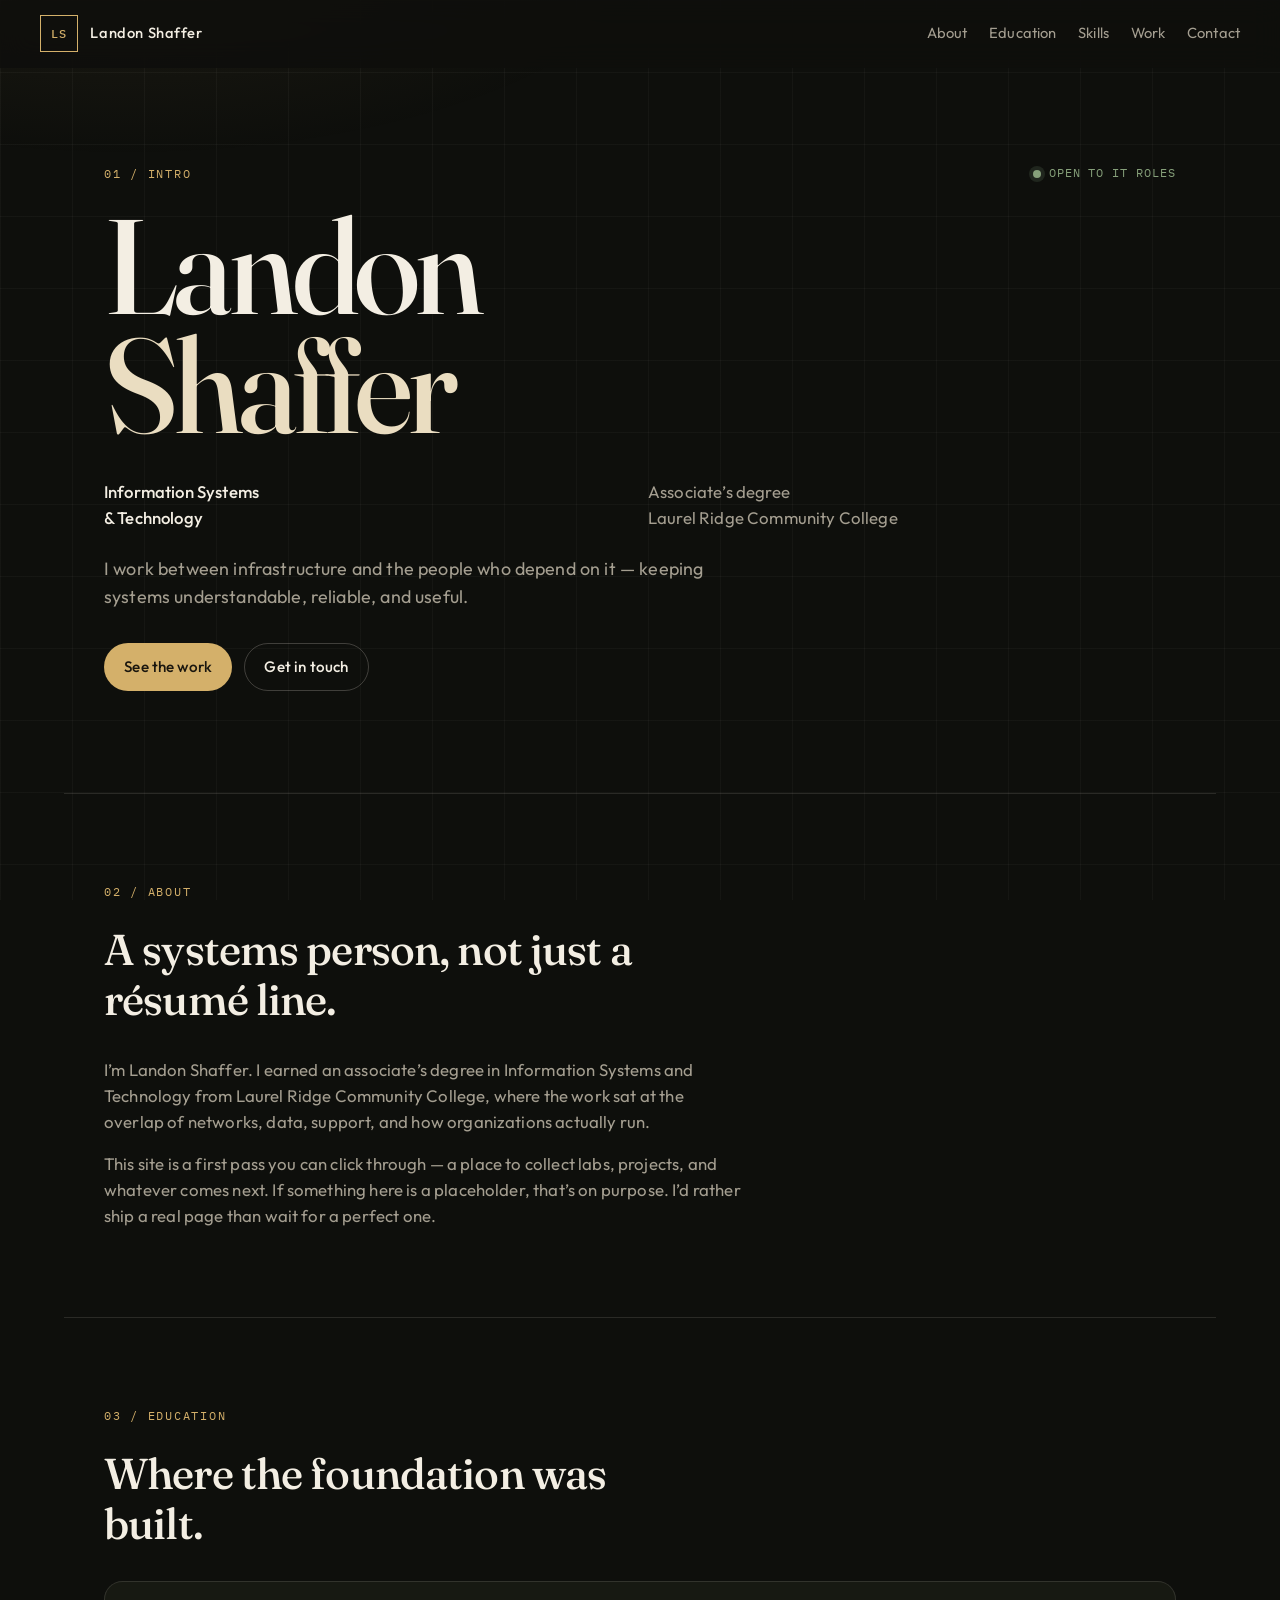
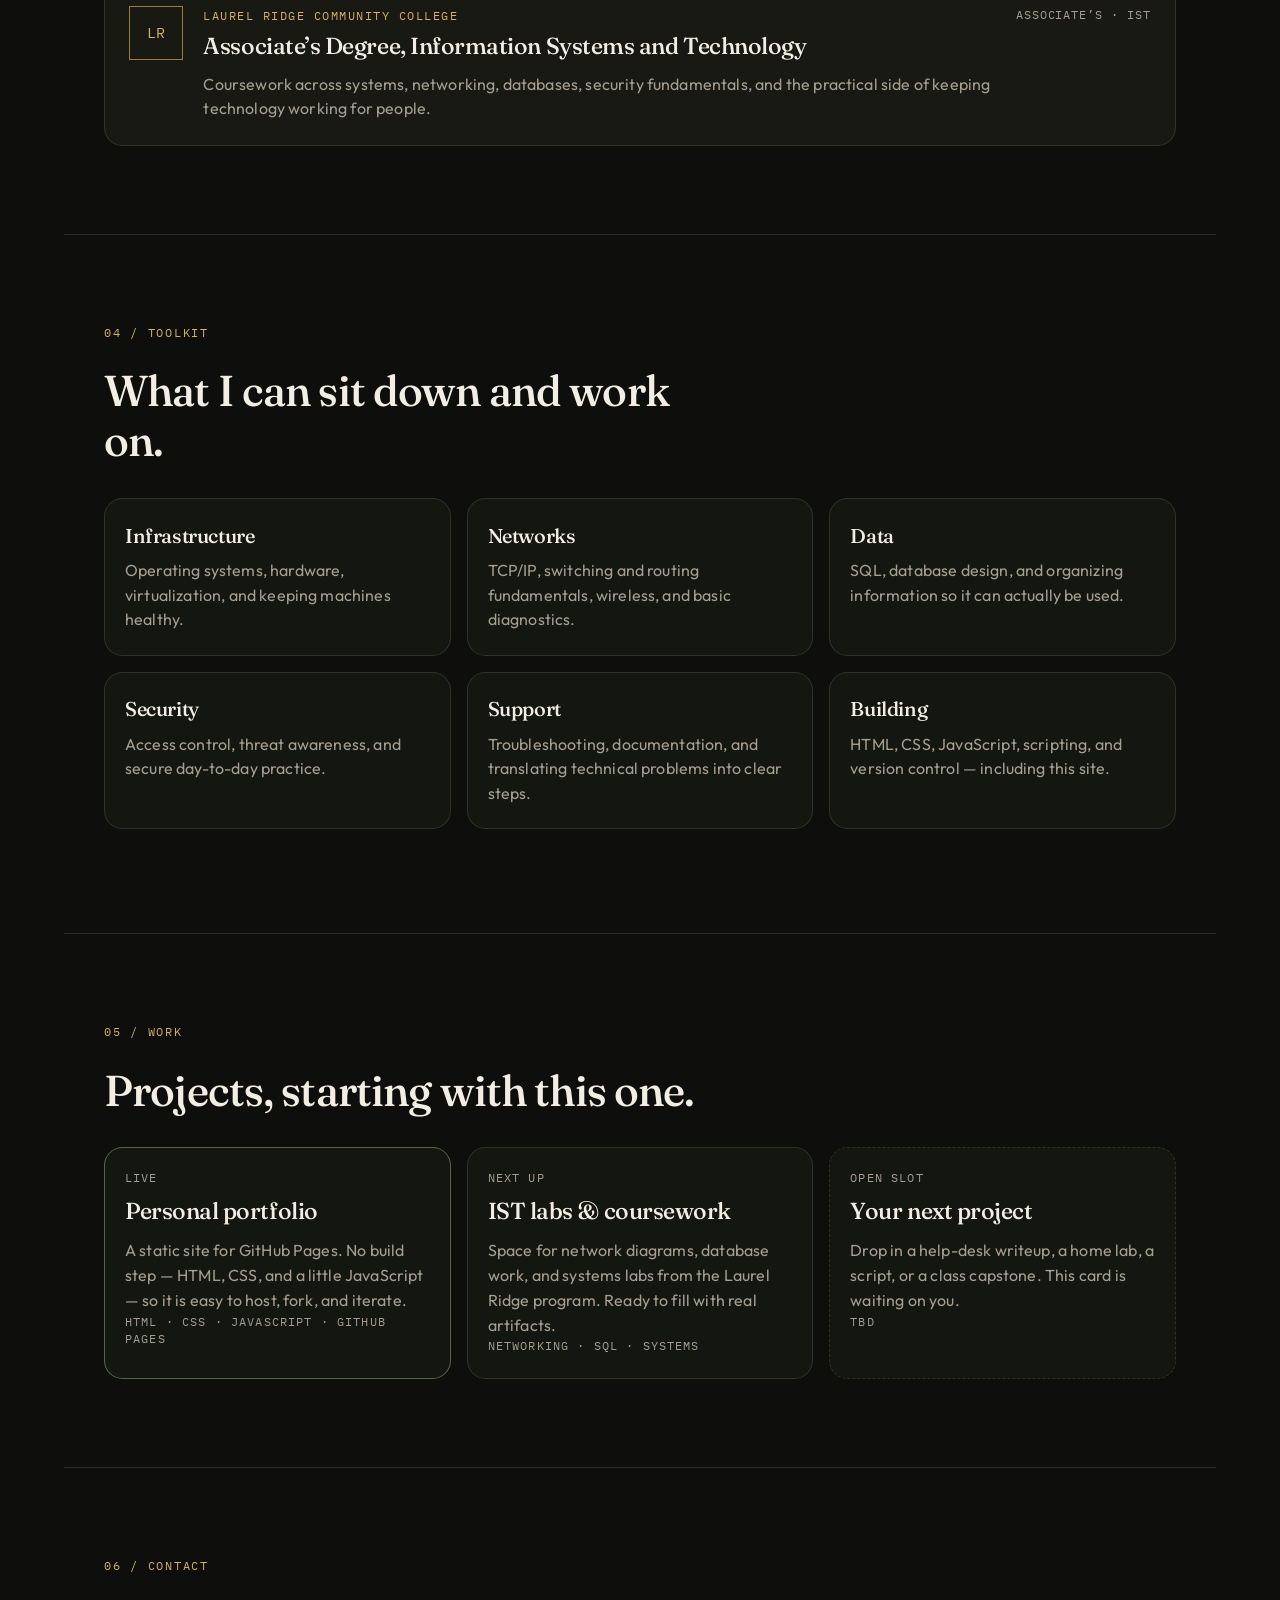
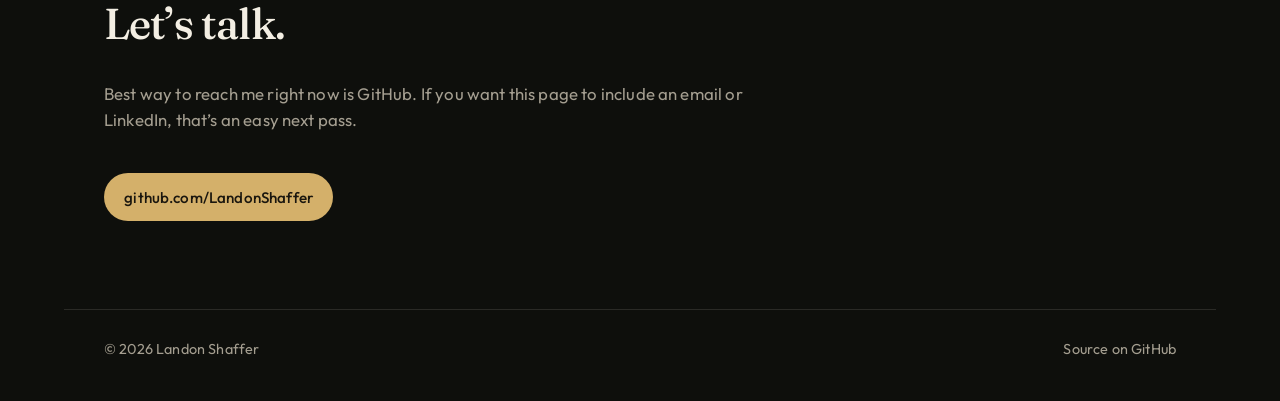
==== commit 76cd0f3e: "Restore the original portfolio design. Co-authored-by: Cursor <cursoragent@cursor.com>" ====
--- a/index.html
+++ b/index.html
@@ -8,14 +8,42 @@
       name="description"
       content="Portfolio of Landon Shaffer, Information Systems and Technology graduate from Laurel Ridge Community College."
     />
-    <meta name="theme-color" content="#ffffff" />
+    <meta name="theme-color" content="#0e0f0c" />
+    <meta property="og:title" content="Landon Shaffer — Portfolio" />
+    <meta
+      property="og:description"
+      content="Information Systems and Technology. Associate's degree, Laurel Ridge Community College."
+    />
+    <meta property="og:type" content="website" />
     <link rel="icon" href="favicon.svg" type="image/svg+xml" />
-    <link rel="stylesheet" href="css/styles.css?v=5" />
+    <link rel="preconnect" href="https://fonts.googleapis.com" />
+    <link rel="preconnect" href="https://fonts.gstatic.com" crossorigin />
+    <link
+      href="https://fonts.googleapis.com/css2?family=Fraunces:opsz,wght@9..144,500;9..144,600&family=IBM+Plex+Mono:wght@400;500&family=Outfit:wght@300;400;500;600&display=swap"
+      rel="stylesheet"
+    />
+    <link rel="stylesheet" href="css/styles.css?v=6" />
   </head>
   <body>
-    <header>
-      <a class="logo" href="#top">Landon Shaffer</a>
-      <nav>
+    <a class="skip-link" href="#main">Skip to content</a>
+
+    <header class="site-header" id="top">
+      <a class="mark" href="#top" aria-label="Landon Shaffer, home">
+        <span class="mark__box">LS</span>
+        <span class="mark__name">Landon Shaffer</span>
+      </a>
+
+      <button
+        class="nav-toggle"
+        type="button"
+        aria-expanded="false"
+        aria-controls="site-nav"
+        aria-label="Open menu"
+      >
+        <span class="nav-toggle__bars" aria-hidden="true"></span>
+      </button>
+
+      <nav class="site-nav" id="site-nav" aria-label="Primary">
         <a href="#about">About</a>
         <a href="#education">Education</a>
         <a href="#skills">Skills</a>
@@ -24,79 +52,194 @@
       </nav>
     </header>
 
-    <main id="top">
-      <section class="hero">
-        <p>Information Systems and Technology</p>
-        <h1>Landon Shaffer</h1>
-        <p>
-          Associate’s degree, Laurel Ridge Community College. Open to IT roles.
+    <main id="main">
+      <section class="hero" aria-labelledby="hero-title">
+        <p class="kicker">
+          <span class="kicker__index">01 / Intro</span>
+          <span class="status">
+            <span class="status__dot" aria-hidden="true"></span>
+            Open to IT roles
+          </span>
         </p>
-      </section>
-
-      <section id="about">
-        <h2>About</h2>
-        <p>
-          I’m Landon Shaffer. I earned an associate’s degree in Information
-          Systems and Technology from Laurel Ridge Community College. The work
-          sat at the overlap of networks, data, support, and how organizations
-          actually run.
-        </p>
-        <p>
+
+        <h1 id="hero-title" class="hero__title">
+          <span>Landon</span>
+          <span>Shaffer</span>
+        </h1>
+
+        <div class="hero__meta">
+          <p class="hero__role">
+            Information Systems<br />
+            &amp; Technology
+          </p>
+          <p class="hero__school">
+            Associate’s degree<br />
+            Laurel Ridge Community College
+          </p>
+        </div>
+
+        <p class="hero__lede">
           I work between infrastructure and the people who depend on it —
           keeping systems understandable, reliable, and useful.
         </p>
-      </section>
-
-      <section id="education">
-        <h2>Education</h2>
-        <p>
-          <strong>Laurel Ridge Community College</strong><br />
-          Associate’s Degree, Information Systems and Technology
+
+        <div class="hero__actions">
+          <a class="btn btn--primary" href="#work">See the work</a>
+          <a class="btn btn--ghost" href="#contact">Get in touch</a>
+        </div>
+      </section>
+
+      <section class="section" id="about" aria-labelledby="about-title">
+        <header class="section__head">
+          <p class="kicker"><span class="kicker__index">02 / About</span></p>
+          <h2 id="about-title">A systems person, not just a résumé line.</h2>
+        </header>
+
+        <div class="prose">
+          <p>
+            I’m Landon Shaffer. I earned an associate’s degree in Information
+            Systems and Technology from Laurel Ridge Community College, where
+            the work sat at the overlap of networks, data, support, and how
+            organizations actually run.
+          </p>
+          <p>
+            This site is a first pass you can click through — a place to collect
+            labs, projects, and whatever comes next. If something here is a
+            placeholder, that’s on purpose. I’d rather ship a real page than
+            wait for a perfect one.
+          </p>
+        </div>
+      </section>
+
+      <section class="section" id="education" aria-labelledby="education-title">
+        <header class="section__head">
+          <p class="kicker"><span class="kicker__index">03 / Education</span></p>
+          <h2 id="education-title">Where the foundation was built.</h2>
+        </header>
+
+        <article class="credential">
+          <div class="credential__mark" aria-hidden="true">
+            <span>LR</span>
+          </div>
+          <div class="credential__body">
+            <p class="credential__school">Laurel Ridge Community College</p>
+            <h3 class="credential__degree">
+              Associate’s Degree, Information Systems and Technology
+            </h3>
+            <p class="credential__note">
+              Coursework across systems, networking, databases, security
+              fundamentals, and the practical side of keeping technology
+              working for people.
+            </p>
+          </div>
+          <p class="credential__tag">Associate’s · IST</p>
+        </article>
+      </section>
+
+      <section class="section" id="skills" aria-labelledby="skills-title">
+        <header class="section__head">
+          <p class="kicker"><span class="kicker__index">04 / Toolkit</span></p>
+          <h2 id="skills-title">What I can sit down and work on.</h2>
+        </header>
+
+        <ul class="skill-grid">
+          <li>
+            <h3>Infrastructure</h3>
+            <p>Operating systems, hardware, virtualization, and keeping machines healthy.</p>
+          </li>
+          <li>
+            <h3>Networks</h3>
+            <p>TCP/IP, switching and routing fundamentals, wireless, and basic diagnostics.</p>
+          </li>
+          <li>
+            <h3>Data</h3>
+            <p>SQL, database design, and organizing information so it can actually be used.</p>
+          </li>
+          <li>
+            <h3>Security</h3>
+            <p>Access control, threat awareness, and secure day-to-day practice.</p>
+          </li>
+          <li>
+            <h3>Support</h3>
+            <p>Troubleshooting, documentation, and translating technical problems into clear steps.</p>
+          </li>
+          <li>
+            <h3>Building</h3>
+            <p>HTML, CSS, JavaScript, scripting, and version control — including this site.</p>
+          </li>
+        </ul>
+      </section>
+
+      <section class="section" id="work" aria-labelledby="work-title">
+        <header class="section__head">
+          <p class="kicker"><span class="kicker__index">05 / Work</span></p>
+          <h2 id="work-title">Projects, starting with this one.</h2>
+        </header>
+
+        <div class="work-grid">
+          <article class="work-card work-card--live">
+            <p class="work-card__status">Live</p>
+            <h3>Personal portfolio</h3>
+            <p>
+              A static site for GitHub Pages. No build step — HTML, CSS, and a
+              little JavaScript — so it is easy to host, fork, and iterate.
+            </p>
+            <p class="work-card__stack">HTML · CSS · JavaScript · GitHub Pages</p>
+          </article>
+
+          <article class="work-card">
+            <p class="work-card__status">Next up</p>
+            <h3>IST labs &amp; coursework</h3>
+            <p>
+              Space for network diagrams, database work, and systems labs from
+              the Laurel Ridge program. Ready to fill with real artifacts.
+            </p>
+            <p class="work-card__stack">Networking · SQL · Systems</p>
+          </article>
+
+          <article class="work-card work-card--empty">
+            <p class="work-card__status">Open slot</p>
+            <h3>Your next project</h3>
+            <p>
+              Drop in a help-desk writeup, a home lab, a script, or a class
+              capstone. This card is waiting on you.
+            </p>
+            <p class="work-card__stack">TBD</p>
+          </article>
+        </div>
+      </section>
+
+      <section class="section section--contact" id="contact" aria-labelledby="contact-title">
+        <header class="section__head">
+          <p class="kicker"><span class="kicker__index">06 / Contact</span></p>
+          <h2 id="contact-title">Let’s talk.</h2>
+        </header>
+
+        <p class="prose">
+          Best way to reach me right now is GitHub. If you want this page to
+          include an email or LinkedIn, that’s an easy next pass.
         </p>
-        <p>
-          Coursework across systems, networking, databases, security
-          fundamentals, and the practical side of keeping technology working
-          for people.
-        </p>
-      </section>
-
-      <section id="skills">
-        <h2>Skills</h2>
-        <ul>
-          <li><strong>Infrastructure</strong> — operating systems, hardware, virtualization</li>
-          <li><strong>Networks</strong> — TCP/IP, switching and routing fundamentals, wireless</li>
-          <li><strong>Data</strong> — SQL, database design, organizing information</li>
-          <li><strong>Security</strong> — access control, threat awareness, secure practice</li>
-          <li><strong>Support</strong> — troubleshooting, documentation, clear next steps</li>
-          <li><strong>Building</strong> — HTML, CSS, JavaScript, scripting, Git</li>
-        </ul>
-      </section>
-
-      <section id="work">
-        <h2>Work</h2>
-        <article>
-          <h3>Personal portfolio</h3>
-          <p>This site. HTML and CSS, hosted on GitHub Pages.</p>
-        </article>
-        <article>
-          <h3>IST labs and coursework</h3>
-          <p>Space for network diagrams, database work, and systems labs. Details coming soon.</p>
-        </article>
-      </section>
-
-      <section id="contact">
-        <h2>Contact</h2>
-        <p>
-          <a href="https://github.com/LandonShaffer">github.com/LandonShaffer</a>
-        </p>
+
+        <a
+          class="btn btn--primary"
+          href="https://github.com/LandonShaffer"
+          target="_blank"
+          rel="noopener noreferrer"
+        >
+          github.com/LandonShaffer
+        </a>
       </section>
     </main>
 
-    <footer>
-      <p>© 2026 Landon Shaffer</p>
+    <footer class="site-footer">
+      <p>© <span id="year"></span> Landon Shaffer</p>
       <p>
-        <a href="https://github.com/LandonShaffer/Portfolio">Source on GitHub</a>
+        <a href="https://github.com/LandonShaffer/Portfolio" target="_blank" rel="noopener noreferrer"
+          >Source on GitHub</a
+        >
       </p>
     </footer>
+
+    <script src="js/main.js?v=6"></script>
   </body>
 </html>
--- a/css/styles.css
+++ b/css/styles.css
@@ -1,4 +1,24 @@
-* {
+:root {
+  --bg: #0e0f0c;
+  --bg-raised: #171912;
+  --ink: #f3eee3;
+  --ink-muted: #a49e90;
+  --brass: #d4b06a;
+  --brass-deep: #9a7c3f;
+  --sage: #86a07a;
+  --line: rgba(243, 238, 227, 0.12);
+  --line-strong: rgba(243, 238, 227, 0.22);
+  --display: "Fraunces", "Times New Roman", serif;
+  --sans: "Outfit", system-ui, sans-serif;
+  --mono: "IBM Plex Mono", ui-monospace, monospace;
+  --wrap: 72rem;
+  --gutter: clamp(1.25rem, 4vw, 2.5rem);
+  --radius: 1.15rem;
+}
+
+*,
+*::before,
+*::after {
   box-sizing: border-box;
 }
 
@@ -6,119 +26,546 @@
   scroll-behavior: smooth;
 }
 
+html:focus-within {
+  scroll-behavior: smooth;
+}
+
 body {
   margin: 0;
-  color: #222;
-  background: #fff;
-  font-family: Georgia, "Times New Roman", serif;
-  line-height: 1.6;
-}
-
-header,
-main,
-footer {
-  width: min(100% - 2rem, 40rem);
-  margin-inline: auto;
-}
-
-header {
+  min-height: 100vh;
+  color: var(--ink);
+  background: var(--bg);
+  font-family: var(--sans);
+  font-weight: 400;
+  line-height: 1.55;
+  letter-spacing: 0.01em;
+}
+
+body::before {
+  content: "";
+  position: fixed;
+  inset: 0;
+  z-index: -1;
+  pointer-events: none;
+  background-image:
+    radial-gradient(ellipse 80% 50% at 10% -10%, rgba(212, 176, 106, 0.09), transparent 55%),
+    linear-gradient(rgba(243, 238, 227, 0.035) 1px, transparent 1px),
+    linear-gradient(90deg, rgba(243, 238, 227, 0.035) 1px, transparent 1px);
+  background-size: auto, 4.5rem 4.5rem, 4.5rem 4.5rem;
+}
+
+img,
+svg {
+  display: block;
+  max-width: 100%;
+}
+
+a {
+  color: var(--brass);
+  text-decoration-thickness: 1px;
+  text-underline-offset: 0.22em;
+}
+
+a:hover {
+  color: var(--ink);
+}
+
+:focus-visible {
+  outline: 2px solid var(--brass);
+  outline-offset: 3px;
+}
+
+.skip-link {
+  position: absolute;
+  left: 1rem;
+  top: -4rem;
+  z-index: 20;
+  padding: 0.6rem 0.9rem;
+  background: var(--brass);
+  color: var(--bg);
+  font-weight: 600;
+}
+
+.skip-link:focus {
+  top: 1rem;
+}
+
+.site-header {
+  position: sticky;
+  top: 0;
+  z-index: 10;
+  display: flex;
+  align-items: center;
+  justify-content: space-between;
+  gap: 1rem;
+  min-height: 4.25rem;
+  padding: 0.75rem var(--gutter);
+  border-bottom: 1px solid transparent;
+  background: color-mix(in srgb, var(--bg) 86%, transparent);
+  backdrop-filter: blur(14px);
+}
+
+.site-header.is-scrolled {
+  border-bottom-color: var(--line);
+}
+
+.mark {
+  display: flex;
+  align-items: center;
+  gap: 0.8rem;
+  color: var(--ink);
+  text-decoration: none;
+}
+
+.mark:hover {
+  color: var(--ink);
+}
+
+.mark__box {
+  display: grid;
+  place-items: center;
+  width: 2.35rem;
+  height: 2.35rem;
+  border: 1px solid var(--brass);
+  color: var(--brass);
+  font-family: var(--mono);
+  font-size: 0.78rem;
+  font-weight: 500;
+  letter-spacing: 0.08em;
+}
+
+.mark__name {
+  font-size: 0.92rem;
+  font-weight: 500;
+  letter-spacing: 0.04em;
+}
+
+.nav-toggle {
+  display: none;
+  width: 2.6rem;
+  height: 2.6rem;
+  padding: 0;
+  border: 1px solid var(--line-strong);
+  background: transparent;
+  cursor: pointer;
+}
+
+.nav-toggle__bars,
+.nav-toggle__bars::before,
+.nav-toggle__bars::after {
+  display: block;
+  width: 1.1rem;
+  height: 1.5px;
+  margin: 0 auto;
+  background: var(--ink);
+}
+
+.nav-toggle__bars {
+  position: relative;
+}
+
+.nav-toggle__bars::before,
+.nav-toggle__bars::after {
+  content: "";
+  position: absolute;
+  left: 0;
+}
+
+.nav-toggle__bars::before {
+  top: -6px;
+}
+
+.nav-toggle__bars::after {
+  top: 6px;
+}
+
+.site-nav {
   display: flex;
   flex-wrap: wrap;
-  align-items: baseline;
+  gap: 0.35rem 1.35rem;
+}
+
+.site-nav a {
+  color: var(--ink-muted);
+  text-decoration: none;
+  font-size: 0.92rem;
+}
+
+.site-nav a:hover,
+.site-nav a.is-active {
+  color: var(--ink);
+}
+
+.hero,
+.section,
+.site-footer {
+  width: min(100%, var(--wrap));
+  margin-inline: auto;
+  padding-inline: var(--gutter);
+}
+
+.hero {
+  padding-top: clamp(3rem, 8vw, 6rem);
+  padding-bottom: clamp(3.5rem, 8vw, 6.5rem);
+  border-bottom: 1px solid var(--line);
+}
+
+.kicker {
+  display: flex;
+  flex-wrap: wrap;
+  align-items: center;
   justify-content: space-between;
   gap: 0.75rem 1.5rem;
-  padding: 1.25rem 0;
-  border-bottom: 1px solid #ddd;
-}
-
-.logo {
-  color: #111;
-  font-weight: 700;
-  text-decoration: none;
-}
-
-nav {
+  margin: 0 0 1.5rem;
+}
+
+.kicker__index {
+  color: var(--brass);
+  font-family: var(--mono);
+  font-size: 0.78rem;
+  letter-spacing: 0.14em;
+  text-transform: uppercase;
+}
+
+.status {
+  display: inline-flex;
+  align-items: center;
+  gap: 0.5rem;
+  color: var(--sage);
+  font-family: var(--mono);
+  font-size: 0.75rem;
+  letter-spacing: 0.08em;
+  text-transform: uppercase;
+}
+
+.status__dot {
+  width: 0.5rem;
+  height: 0.5rem;
+  border-radius: 50%;
+  background: var(--sage);
+  box-shadow: 0 0 0 4px rgba(134, 160, 122, 0.16);
+}
+
+.hero__title {
+  display: grid;
+  margin: 0;
+  font-family: var(--display);
+  font-size: clamp(3.4rem, 12vw, 8.4rem);
+  font-weight: 500;
+  font-optical-sizing: auto;
+  line-height: 0.88;
+  letter-spacing: -0.035em;
+}
+
+.hero__title span:last-child {
+  color: color-mix(in srgb, var(--ink) 72%, var(--brass));
+}
+
+.hero__meta {
+  display: grid;
+  gap: 1rem;
+  margin: 2.2rem 0 1.5rem;
+  max-width: 40rem;
+  color: var(--ink-muted);
+  font-size: 1.05rem;
+}
+
+.hero__role {
+  margin: 0;
+  color: var(--ink);
+  font-weight: 500;
+}
+
+.hero__school,
+.hero__lede {
+  margin: 0;
+}
+
+.hero__lede {
+  max-width: 38rem;
+  color: var(--ink-muted);
+  font-size: 1.12rem;
+}
+
+.hero__actions {
   display: flex;
   flex-wrap: wrap;
-  gap: 0.75rem 1rem;
-}
-
-nav a,
-footer a,
-#contact a {
-  color: #0b57d0;
-}
-
-h1,
-h2,
-h3 {
-  font-family: Arial, Helvetica, sans-serif;
+  gap: 0.75rem;
+  margin-top: 2rem;
+}
+
+.btn {
+  display: inline-flex;
+  align-items: center;
+  justify-content: center;
+  min-height: 3rem;
+  padding: 0.7rem 1.2rem;
+  border: 1px solid transparent;
+  border-radius: 999px;
+  font-family: var(--sans);
+  font-size: 0.95rem;
+  font-weight: 500;
+  text-decoration: none;
+  transition: background 0.15s ease, color 0.15s ease, border-color 0.15s ease;
+}
+
+.btn--primary {
+  background: var(--brass);
+  color: #1a160e;
+}
+
+.btn--primary:hover {
+  background: var(--ink);
+  color: #1a160e;
+}
+
+.btn--ghost {
+  border-color: var(--line-strong);
+  color: var(--ink);
+}
+
+.btn--ghost:hover {
+  border-color: var(--brass);
+  color: var(--brass);
+}
+
+.section {
+  padding-block: clamp(3.5rem, 8vw, 5.5rem);
+  border-bottom: 1px solid var(--line);
+}
+
+.section__head {
+  max-width: 38rem;
+  margin-bottom: 2rem;
+}
+
+.section__head h2,
+.credential__degree,
+.skill-grid h3,
+.work-card h3 {
+  margin: 0;
+  font-family: var(--display);
+  font-weight: 500;
+  letter-spacing: -0.02em;
+}
+
+.section__head h2 {
+  font-size: clamp(1.8rem, 4vw, 2.7rem);
+  line-height: 1.15;
+}
+
+.prose {
+  max-width: 40rem;
+  color: var(--ink-muted);
+  font-size: 1.05rem;
+}
+
+.prose p {
+  margin: 0 0 1rem;
+}
+
+.prose p:last-child {
+  margin-bottom: 0;
+}
+
+.credential {
+  display: grid;
+  gap: 1.25rem;
+  padding: 1.5rem;
+  border: 1px solid var(--line);
+  border-radius: var(--radius);
+  background: var(--bg-raised);
+}
+
+.credential__mark {
+  display: grid;
+  place-items: center;
+  width: 3.4rem;
+  height: 3.4rem;
+  border: 1px solid var(--brass-deep);
+  color: var(--brass);
+  font-family: var(--mono);
+  font-size: 0.95rem;
+}
+
+.credential__school {
+  margin: 0 0 0.35rem;
+  color: var(--brass);
+  font-family: var(--mono);
+  font-size: 0.78rem;
+  letter-spacing: 0.12em;
+  text-transform: uppercase;
+}
+
+.credential__degree {
+  font-size: 1.45rem;
   line-height: 1.25;
 }
 
-h1 {
-  margin: 0.25rem 0 0.75rem;
-  font-size: 2.25rem;
-}
-
-h2 {
-  margin: 0 0 0.75rem;
+.credential__note {
+  margin: 0.75rem 0 0;
+  color: var(--ink-muted);
+}
+
+.credential__tag {
+  margin: 0;
+  color: var(--ink-muted);
+  font-family: var(--mono);
+  font-size: 0.75rem;
+  letter-spacing: 0.08em;
+  text-transform: uppercase;
+}
+
+.skill-grid,
+.work-grid {
+  display: grid;
+  gap: 1rem;
+}
+
+.skill-grid {
+  padding: 0;
+  list-style: none;
+}
+
+.skill-grid li,
+.work-card {
+  padding: 1.3rem 1.25rem 1.4rem;
+  border: 1px solid var(--line);
+  border-radius: var(--radius);
+  background: color-mix(in srgb, var(--bg-raised) 80%, transparent);
+}
+
+.skill-grid h3 {
+  margin-bottom: 0.45rem;
   font-size: 1.25rem;
 }
 
-h3 {
-  margin: 0 0 0.35rem;
-  font-size: 1.05rem;
-}
-
-.hero {
-  padding: 2.5rem 0 1.5rem;
-}
-
-.hero p:first-child {
-  margin: 0;
-  color: #555;
-  font-family: Arial, Helvetica, sans-serif;
-  font-size: 0.9rem;
-  letter-spacing: 0.04em;
+.skill-grid p,
+.work-card p {
+  margin: 0;
+  color: var(--ink-muted);
+}
+
+.work-card h3 {
+  margin: 0.4rem 0 0.55rem;
+  font-size: 1.45rem;
+}
+
+.work-card__status,
+.work-card__stack {
+  font-family: var(--mono);
+  font-size: 0.72rem;
+  letter-spacing: 0.1em;
   text-transform: uppercase;
 }
 
-section {
-  padding: 1.5rem 0;
-  border-top: 1px solid #eee;
-}
-
-p,
-li {
-  color: #333;
-}
-
-ul {
-  margin: 0;
-  padding-left: 1.2rem;
-}
-
-li + li {
-  margin-top: 0.45rem;
-}
-
-article + article {
-  margin-top: 1.25rem;
-}
-
-footer {
+.work-card__status {
+  margin: 0;
+  color: var(--brass);
+}
+
+.work-card__stack {
+  margin-top: 1.1rem;
+  color: var(--ink-muted);
+}
+
+.work-card--live {
+  border-color: color-mix(in srgb, var(--sage) 45%, var(--line));
+}
+
+.work-card--empty {
+  border-style: dashed;
+}
+
+.section--contact .btn {
+  margin-top: 1.5rem;
+}
+
+.site-footer {
   display: flex;
   flex-wrap: wrap;
   justify-content: space-between;
-  gap: 0.5rem 1rem;
-  padding: 1.25rem 0 2.5rem;
-  border-top: 1px solid #ddd;
-  color: #666;
+  gap: 0.75rem 1.5rem;
+  padding-block: 1.75rem 2.5rem;
+  color: var(--ink-muted);
   font-size: 0.9rem;
 }
 
-footer p {
-  margin: 0;
-  color: #666;
-}
+.site-footer p {
+  margin: 0;
+}
+
+.site-footer a {
+  color: var(--ink-muted);
+  text-decoration: none;
+}
+
+.site-footer a:hover {
+  color: var(--brass);
+}
+
+@media (min-width: 720px) {
+  .hero__meta {
+    grid-template-columns: 1fr 1fr;
+    max-width: none;
+  }
+
+  .credential {
+    grid-template-columns: auto 1fr auto;
+    align-items: start;
+  }
+
+  .skill-grid,
+  .work-grid {
+    grid-template-columns: repeat(2, 1fr);
+  }
+
+  .work-grid {
+    grid-template-columns: repeat(3, 1fr);
+  }
+}
+
+@media (min-width: 960px) {
+  .skill-grid {
+    grid-template-columns: repeat(3, 1fr);
+  }
+}
+
+@media (max-width: 719px) {
+  .nav-toggle {
+    display: grid;
+    place-items: center;
+  }
+
+  .site-nav {
+    display: none;
+    position: absolute;
+    top: 100%;
+    right: var(--gutter);
+    left: var(--gutter);
+    padding: 0.75rem;
+    border: 1px solid var(--line);
+    border-radius: 0.9rem;
+    background: var(--bg-raised);
+    flex-direction: column;
+  }
+
+  .site-header.is-open .site-nav {
+    display: flex;
+  }
+
+  .mark__name {
+    display: none;
+  }
+}
+
+@media (prefers-reduced-motion: reduce) {
+  html {
+    scroll-behavior: auto;
+  }
+
+  .btn,
+  a {
+    transition: none;
+  }
+}
